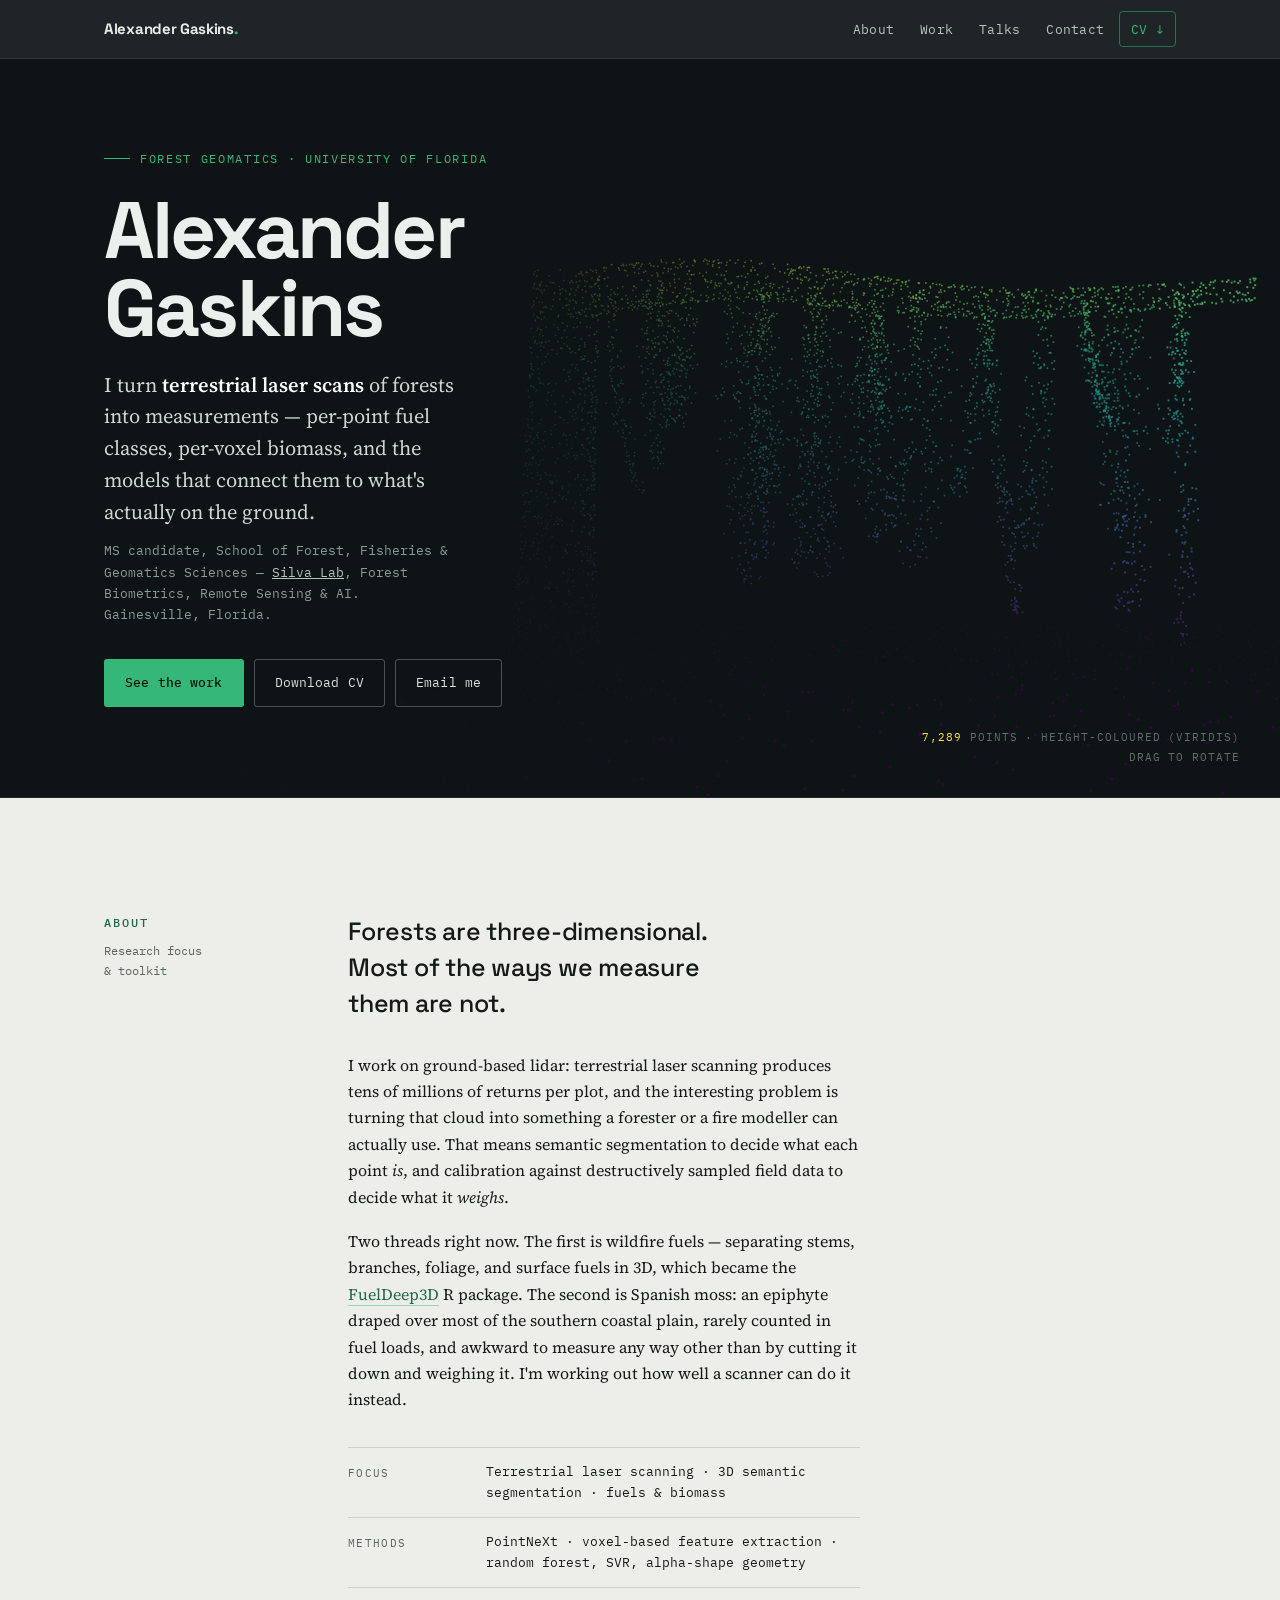
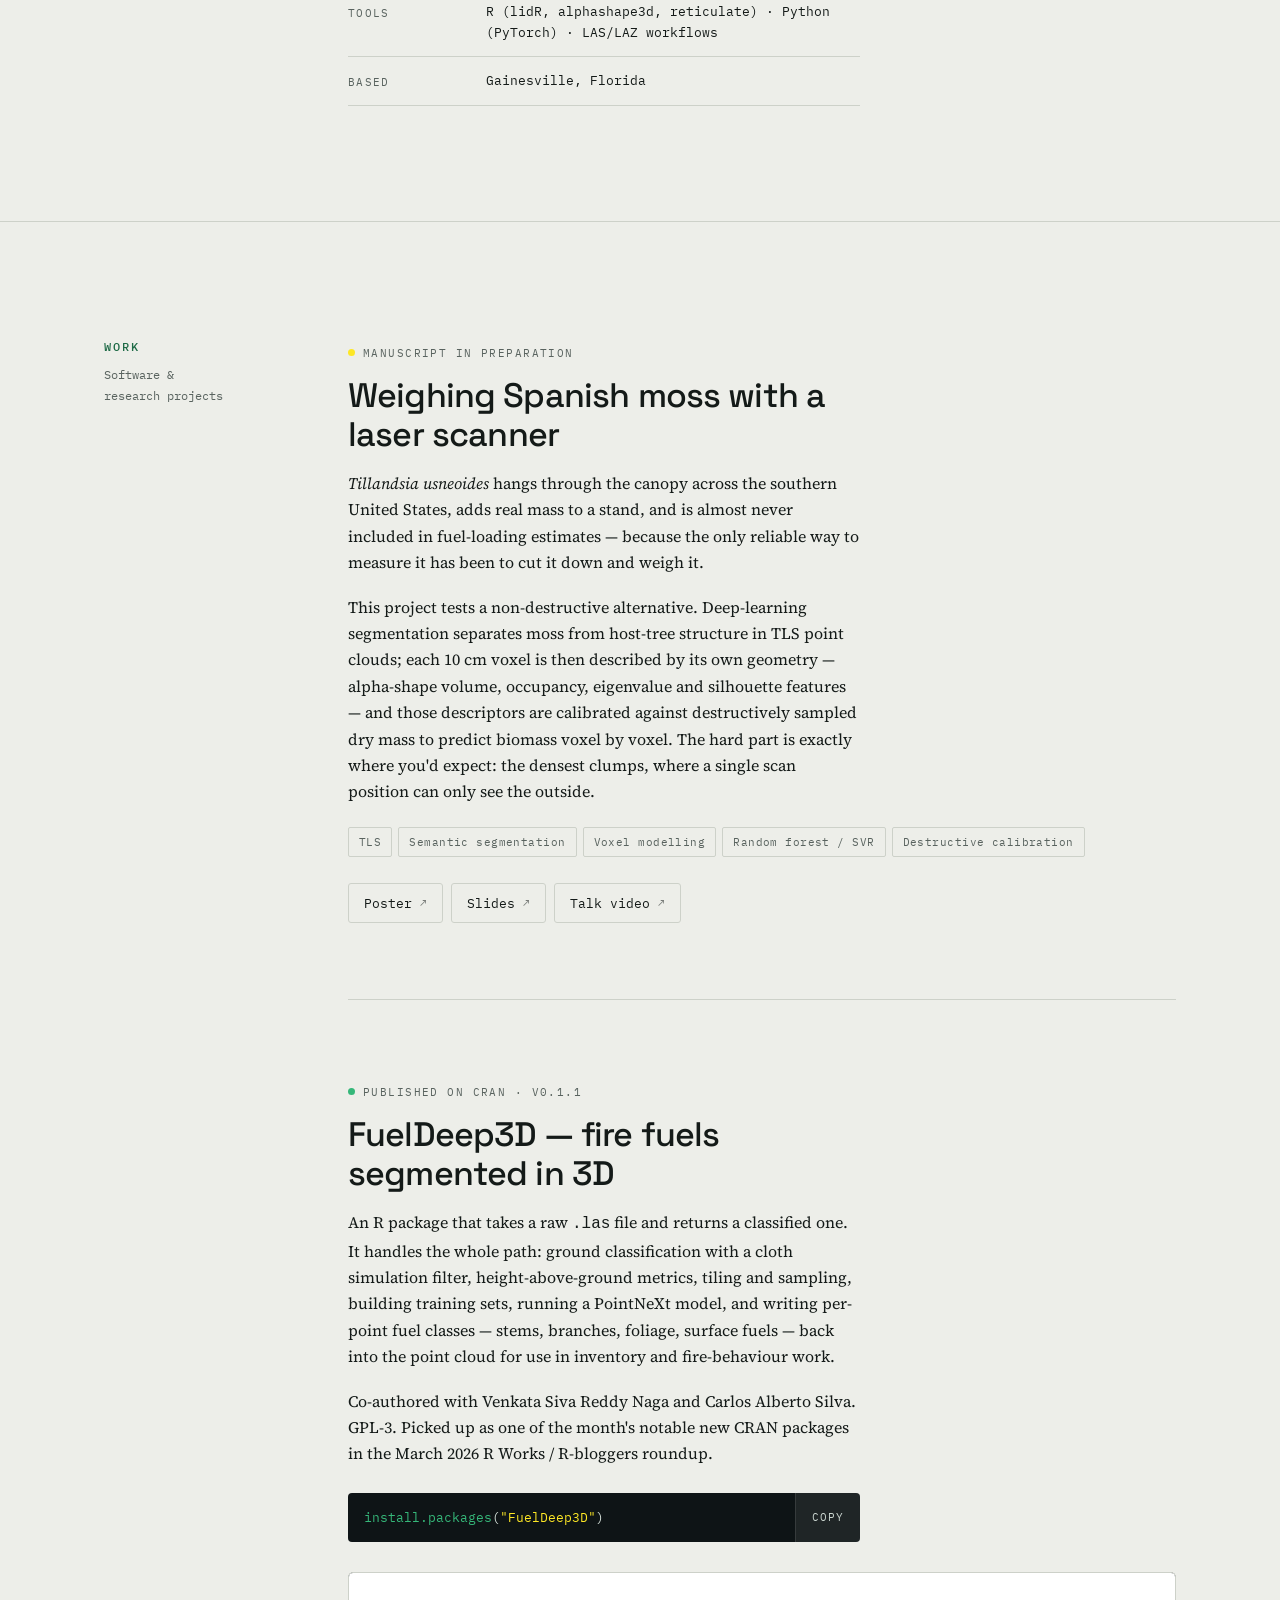
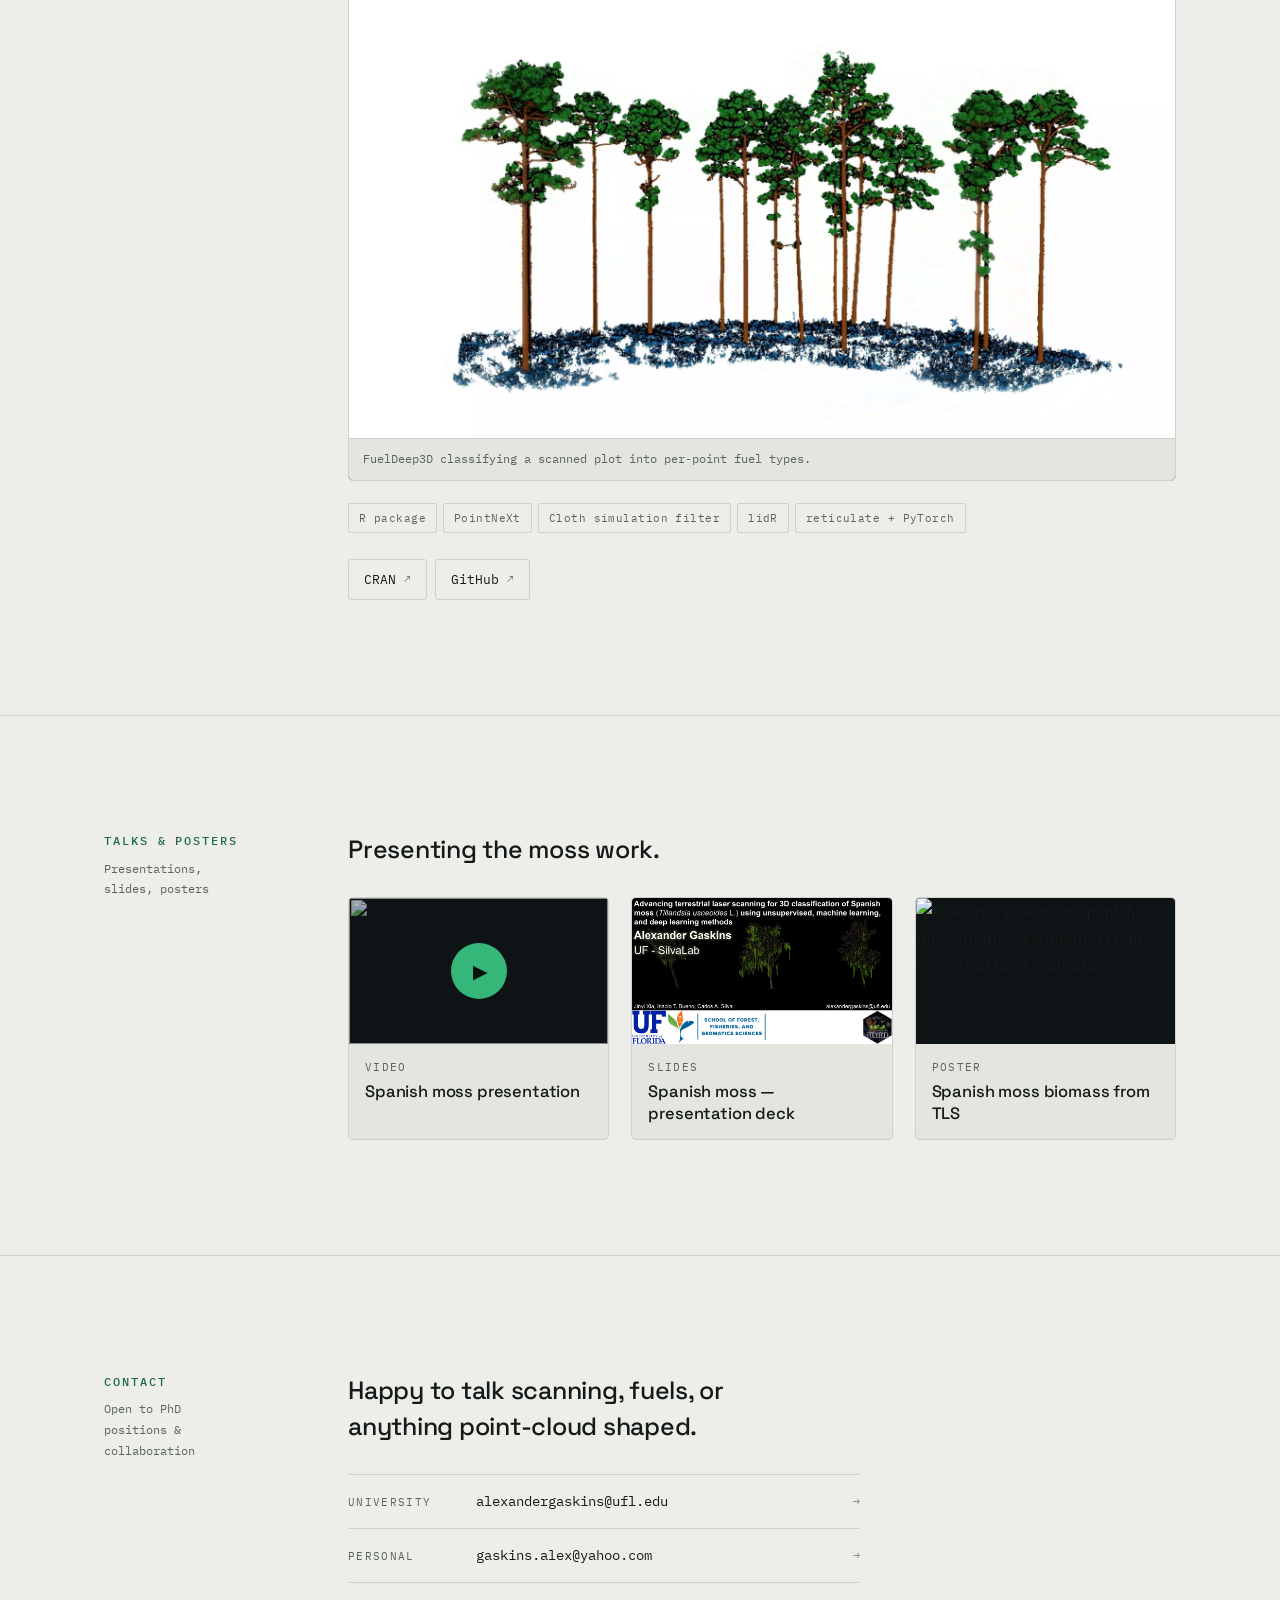
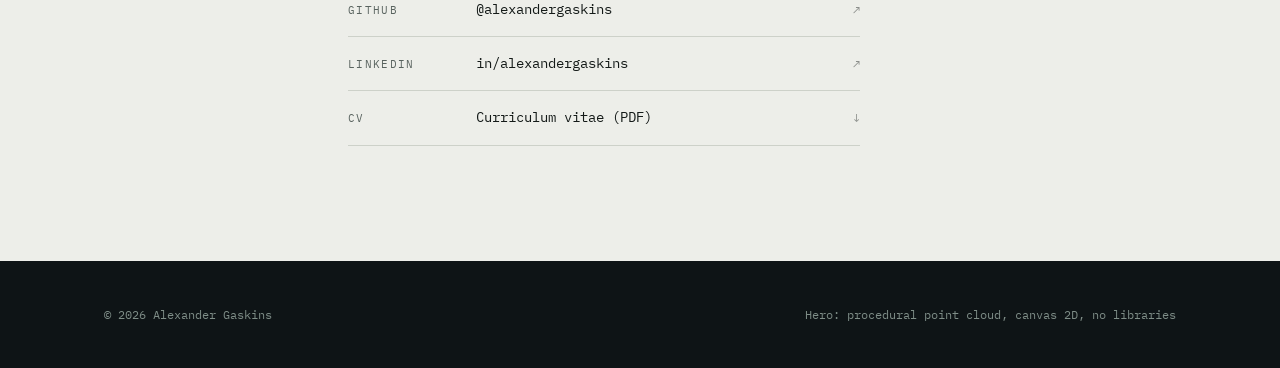
==== index.html @ 2e733295 "Update print statement from 'Hello' to 'Goodbye'" ====
<!DOCTYPE html>
<html lang="en">
<head>
<meta charset="UTF-8">
<meta name="viewport" content="width=device-width, initial-scale=1">

<title>Alexander Gaskins — 3D forest remote sensing, TLS &amp; deep learning</title>

<!-- ============================================================
     EDIT ME: replace with your live URL before publishing.
     Everything marked "EDIT ME" is a placeholder for you to fill in.
     ============================================================ -->
<link rel="canonical" href="https://alexandergaskins.github.io/">

<meta name="description" content="Alexander Gaskins is a forest geomatics researcher at the University of Florida working on terrestrial laser scanning, 3D deep learning, and forest fuel and biomass estimation. Co-author of the FuelDeep3D R package.">
<meta name="author" content="Alexander Gaskins">
<meta name="theme-color" content="#0E1416">

<!-- Open Graph / social cards -->
<meta property="og:type" content="profile">
<meta property="og:title" content="Alexander Gaskins — 3D forest remote sensing">
<meta property="og:description" content="Terrestrial laser scanning, 3D deep learning, and forest fuel and biomass estimation at the University of Florida.">
<meta property="og:url" content="https://alexandergaskins.github.io/">
<!-- EDIT ME: ideally a purpose-made 1200x630 image. Using the FuelDeep3D still for now. -->
<meta property="og:image" content="vlcsnap-2026-03-05-14h35m01s370.png">
<meta name="twitter:card" content="summary_large_image">

<link rel="icon" href="data:image/svg+xml,<svg xmlns='http://www.w3.org/2000/svg' viewBox='0 0 32 32'><rect width='32' height='32' rx='7' fill='%230E1416'/><circle cx='9.5' cy='22.5' r='3' fill='%2331688E'/><circle cx='16.5' cy='15.5' r='3' fill='%2335B779'/><circle cx='23.5' cy='8.5' r='3' fill='%23FDE725'/></svg>">

<link rel="preconnect" href="https://fonts.googleapis.com">
<link rel="preconnect" href="https://fonts.gstatic.com" crossorigin>
<link href="https://fonts.googleapis.com/css2?family=IBM+Plex+Mono:wght@400;500&family=Source+Serif+4:opsz,wght@8..60,400;8..60,600&family=Space+Grotesk:wght@500;700&display=swap" rel="stylesheet">

<style>
/* ============================================================
   TOKENS
   Palette is the viridis colour ramp — the colormap used in
   basically every point-cloud figure in this field (and the one
   FuelDeep3D itself imports via viridisLite).
   ============================================================ */
:root{
  --void:#0E1416;        /* scan-viewer black */
  --void-2:#151D1F;
  --paper:#EDEEE9;       /* lichen grey-white */
  --paper-2:#E3E5DE;
  --ink:#141A18;
  --slate:#59635F;
  --hair:#CDD1C9;

  --v-blue:#31688E;
  --v-green:#35B779;
  --v-yellow:#FDE725;

  --accent:var(--v-green);
  --accent-ink:#1E6A46;   /* accessible green on light paper */

  --display:"Space Grotesk",-apple-system,BlinkMacSystemFont,"Segoe UI",sans-serif;
  --body:"Source Serif 4",Georgia,"Times New Roman",serif;
  --mono:"IBM Plex Mono",ui-monospace,SFMono-Regular,Menlo,monospace;

  --gap:clamp(28px,5vw,64px);
  --measure:64ch;
}

@media (prefers-color-scheme:dark){
  :root{
    --paper:#12181A;
    --paper-2:#182022;
    --ink:#E6E9E4;
    --slate:#94A09B;
    --hair:#2A3336;
    --accent-ink:#4FCB8C;
  }
}

*,*::before,*::after{box-sizing:border-box}

html{scroll-behavior:smooth}
@media (prefers-reduced-motion:reduce){
  html{scroll-behavior:auto}
  *,*::before,*::after{animation-duration:.001ms !important;transition-duration:.001ms !important}
}

body{
  margin:0;
  background:var(--paper);
  color:var(--ink);
  font-family:var(--body);
  font-size:clamp(16px,1.05vw,17.5px);
  line-height:1.65;
  -webkit-font-smoothing:antialiased;
  text-rendering:optimizeLegibility;
}

a{color:inherit}

:focus-visible{
  outline:2px solid var(--v-yellow);
  outline-offset:3px;
  border-radius:2px;
}

.skip{
  position:absolute;left:-9999px;top:0;
  background:var(--v-yellow);color:#000;
  padding:12px 18px;font-family:var(--mono);font-size:13px;z-index:2000;
}
.skip:focus{left:0}

/* ============================================================
   NAV — permanently dark, framing the light page between the
   dark hero and dark footer.
   ============================================================ */
.nav{
  position:sticky;top:0;z-index:900;
  background:rgba(14,20,22,.92);
  backdrop-filter:saturate(150%) blur(10px);
  -webkit-backdrop-filter:saturate(150%) blur(10px);
  border-bottom:1px solid rgba(255,255,255,.08);
  color:#E9EEEA;
}
.nav-in{
  max-width:1160px;margin:0 auto;
  padding:0 clamp(18px,4vw,44px);
  height:58px;
  display:flex;align-items:center;gap:18px;
}
.mark{
  font-family:var(--display);font-weight:700;letter-spacing:-.02em;
  font-size:15px;text-decoration:none;white-space:nowrap;flex:0 0 auto;
}
.mark span{color:var(--v-green)}

.nav-links{
  display:flex;gap:4px;margin-left:auto;align-items:center;
  overflow-x:auto;scrollbar-width:none;-ms-overflow-style:none;
}
.nav-links::-webkit-scrollbar{display:none}
.nav-links a{
  font-family:var(--mono);font-size:12.5px;letter-spacing:.02em;
  text-decoration:none;padding:7px 11px;border-radius:4px;white-space:nowrap;
  color:#B9C4BE;transition:color .18s,background .18s;
}
.nav-links a:hover{color:#fff;background:rgba(255,255,255,.07)}
.nav-links a[aria-current="true"]{color:var(--v-green)}
.nav-cv{
  border:1px solid rgba(53,183,121,.5);
  color:var(--v-green) !important;
}
.nav-cv:hover{background:rgba(53,183,121,.14) !important;color:var(--v-green) !important}

/* ============================================================
   HERO — the signature: a live terrestrial-scan point cloud of a
   moss-draped live oak limb, coloured by height.
   ============================================================ */
.hero{
  position:relative;overflow:hidden;
  background:var(--void);color:#EAF0EC;
  min-height:clamp(520px,78svh,760px);
  display:flex;align-items:center;
  border-bottom:1px solid rgba(255,255,255,.08);
}
#cloud{
  position:absolute;inset:0;width:100%;height:100%;
  touch-action:pan-y;cursor:grab;
}
#cloud:active{cursor:grabbing}
.hero-veil{
  position:absolute;inset:0;pointer-events:none;
  background:
    radial-gradient(115% 85% at 78% 45%,transparent 35%,rgba(14,20,22,.55) 100%),
    linear-gradient(100deg,rgba(14,20,22,.94) 0%,rgba(14,20,22,.80) 38%,rgba(14,20,22,0) 68%);
}
@media (max-width:860px){
  .hero-veil{background:linear-gradient(180deg,rgba(14,20,22,.92) 0%,rgba(14,20,22,.72) 55%,rgba(14,20,22,.95) 100%)}
}

.hero-in{
  position:relative;z-index:2;
  max-width:1160px;margin:0 auto;width:100%;
  padding:clamp(64px,10vh,110px) clamp(18px,4vw,44px);
  pointer-events:none;
}
.hero-in a{pointer-events:auto}

.eyebrow{
  font-family:var(--mono);font-size:12px;letter-spacing:.14em;
  text-transform:uppercase;color:var(--v-green);
  display:flex;align-items:center;gap:10px;margin:0 0 22px;
}
.eyebrow::before{
  content:"";width:26px;height:1px;background:var(--v-green);flex:0 0 auto;
}

h1{
  font-family:var(--display);font-weight:700;
  font-size:clamp(42px,6.4vw,80px);
  line-height:.98;letter-spacing:-.035em;
  margin:0 0 22px;max-width:12ch;
}
.hero-lede{
  font-size:clamp(17px,1.6vw,21px);
  line-height:1.55;max-width:38ch;color:#CDD8D2;margin:0 0 12px;
}
.hero-lede em{color:#fff;font-style:normal;font-weight:600}
.hero-affil{
  font-family:var(--mono);font-size:12.5px;color:#8C9C95;
  max-width:44ch;margin:0 0 34px;line-height:1.7;
}
.hero-affil a{color:#B6C4BE}

.actions{display:flex;flex-wrap:wrap;gap:10px}
.btn{
  font-family:var(--mono);font-size:13px;letter-spacing:.01em;
  text-decoration:none;padding:12px 20px;border-radius:3px;
  display:inline-flex;align-items:center;gap:9px;
  border:1px solid transparent;transition:transform .18s,background .18s,border-color .18s;
}
.btn:hover{transform:translateY(-2px)}
.btn-solid{background:var(--v-green);color:#06120B;font-weight:500}
.btn-solid:hover{background:#48CB8B}
.btn-ghost{border-color:rgba(255,255,255,.26);color:#DCE4E0}
.btn-ghost:hover{border-color:#fff;background:rgba(255,255,255,.06)}

.hud{
  position:absolute;right:clamp(16px,4vw,40px);bottom:18px;z-index:2;
  font-family:var(--mono);font-size:10.5px;letter-spacing:.09em;
  text-transform:uppercase;color:#5F6F69;text-align:right;line-height:1.9;
  pointer-events:none;
}
.hud b{color:var(--v-yellow);font-weight:400}
@media (max-width:600px){.hud{display:none}}

/* ============================================================
   SECTIONS — a mono metadata rail beside the content, the way a
   scan sheet labels its columns.
   ============================================================ */
.wrap{max-width:1160px;margin:0 auto;padding:0 clamp(18px,4vw,44px)}

/* keeps section headings clear of the sticky bar when you jump to an anchor */
.section,[id]{scroll-margin-top:74px}

.section{padding:clamp(64px,9vw,116px) 0;border-bottom:1px solid var(--hair)}
.section:last-of-type{border-bottom:0}
.section > .wrap{display:grid;grid-template-columns:180px minmax(0,1fr);gap:var(--gap)}
@media (max-width:860px){
  .section > .wrap{grid-template-columns:1fr;gap:26px}
}

.rail{position:sticky;top:88px;align-self:start}
@media (max-width:860px){.rail{position:static}}
.rail h2{
  font-family:var(--mono);font-weight:500;font-size:12px;
  letter-spacing:.16em;text-transform:uppercase;color:var(--accent-ink);
  margin:0 0 8px;
}
.rail p{
  font-family:var(--mono);font-size:11.5px;line-height:1.8;
  color:var(--slate);margin:0;
}

.lede{
  font-size:clamp(19px,2vw,25px);line-height:1.45;
  letter-spacing:-.01em;max-width:26ch;margin:0 0 30px;
  font-family:var(--display);font-weight:500;
}
.prose{max-width:var(--measure)}
.prose p{margin:0 0 18px}
.prose p:last-child{margin-bottom:0}
.prose a{color:var(--accent-ink);text-decoration:none;border-bottom:1px solid rgba(53,183,121,.45)}
.prose a:hover{border-bottom-color:var(--accent-ink)}

/* facts list */
.facts{
  margin:34px 0 0;padding:0;list-style:none;
  border-top:1px solid var(--hair);max-width:var(--measure);
}
.facts li{
  display:grid;grid-template-columns:120px 1fr;gap:18px;
  padding:13px 0;border-bottom:1px solid var(--hair);
  font-family:var(--mono);font-size:13px;line-height:1.65;
}
.facts dt,.facts .k{
  color:var(--slate);font-size:11px;letter-spacing:.12em;text-transform:uppercase;
  padding-top:3px;
}
@media (max-width:520px){
  .facts li{grid-template-columns:1fr;gap:4px}
}

/* ============================================================
   PROJECTS
   ============================================================ */
.project{padding-top:0}
.project + .project{margin-top:clamp(48px,6vw,76px);padding-top:clamp(48px,6vw,76px);border-top:1px solid var(--hair)}

.status{
  font-family:var(--mono);font-size:11px;letter-spacing:.13em;text-transform:uppercase;
  display:inline-flex;align-items:center;gap:8px;margin:0 0 14px;color:var(--slate);
}
.dot{width:7px;height:7px;border-radius:50%;background:var(--v-green);flex:0 0 auto}
.dot.wip{background:var(--v-yellow)}

h3{
  font-family:var(--display);font-weight:500;
  font-size:clamp(24px,3vw,34px);line-height:1.15;letter-spacing:-.025em;
  margin:0 0 16px;max-width:22ch;
}

.tags{display:flex;flex-wrap:wrap;gap:6px;margin:22px 0 0;padding:0;list-style:none}
.tags li{
  font-family:var(--mono);font-size:11px;letter-spacing:.04em;
  padding:5px 10px;border:1px solid var(--hair);border-radius:2px;color:var(--slate);
}

.linkrow{display:flex;flex-wrap:wrap;gap:8px;margin-top:26px}
.link{
  font-family:var(--mono);font-size:12.5px;text-decoration:none;
  padding:9px 15px;border:1px solid var(--hair);border-radius:3px;
  display:inline-flex;align-items:center;gap:8px;
  transition:border-color .18s,color .18s,transform .18s;
}
.link:hover{border-color:var(--accent-ink);color:var(--accent-ink);transform:translateY(-2px)}
.link::after{content:"↗";font-size:11px;opacity:.55}
.link.plain::after{content:none}

/* install snippet */
.snippet{
  margin:26px 0 0;background:var(--void);border-radius:4px;
  display:flex;align-items:stretch;overflow:hidden;max-width:var(--measure);
}
.snippet code{
  font-family:var(--mono);font-size:13px;color:#D7E2DC;
  padding:14px 16px;flex:1;overflow-x:auto;white-space:nowrap;
}
.snippet code .fn{color:var(--v-green)}
.snippet code .str{color:var(--v-yellow)}
.copy{
  font-family:var(--mono);font-size:11px;letter-spacing:.09em;text-transform:uppercase;
  background:rgba(255,255,255,.07);color:#CBD6D0;border:0;border-left:1px solid rgba(255,255,255,.1);
  padding:0 16px;cursor:pointer;transition:background .18s,color .18s;
}
.copy:hover{background:var(--v-green);color:#06120B}

/* media */
.media{
  margin:30px 0 0;border-radius:5px;overflow:hidden;
  background:var(--void);border:1px solid var(--hair);
}
.media video{width:100%;display:block;aspect-ratio:16/9;object-fit:cover;background:var(--void)}
figcaption{
  font-family:var(--mono);font-size:11.5px;color:var(--slate);
  padding:11px 14px;background:var(--paper-2);border-top:1px solid var(--hair);
}

/* ============================================================
   TALKS GRID
   ============================================================ */
.cards{
  display:grid;gap:22px;
  grid-template-columns:repeat(auto-fit,minmax(260px,1fr));
}
.card{
  display:flex;flex-direction:column;text-decoration:none;
  border:1px solid var(--hair);border-radius:5px;overflow:hidden;
  background:var(--paper-2);
  transition:transform .2s,border-color .2s;
}
a.card:hover{transform:translateY(-4px);border-color:var(--accent-ink)}
.thumb{
  position:relative;aspect-ratio:16/9;overflow:hidden;
  background:var(--void);display:block;width:100%;border:0;padding:0;cursor:pointer;
}
.thumb img{width:100%;height:100%;object-fit:cover;display:block}
.thumb iframe{position:absolute;inset:0;width:100%;height:100%;border:0}
.play{
  position:absolute;inset:0;display:flex;align-items:center;justify-content:center;
  background:rgba(14,20,22,.32);transition:background .2s;
}
.thumb:hover .play{background:rgba(14,20,22,.12)}
.play span{
  width:56px;height:56px;border-radius:50%;background:var(--v-green);color:#06120B;
  display:flex;align-items:center;justify-content:center;font-size:19px;padding-left:4px;
}
.card-body{padding:15px 16px;display:flex;flex-direction:column;gap:5px}
.card-kind{
  font-family:var(--mono);font-size:10.5px;letter-spacing:.13em;
  text-transform:uppercase;color:var(--slate);
}
.card-title{font-family:var(--display);font-weight:500;font-size:16.5px;letter-spacing:-.01em;line-height:1.3}

/* ============================================================
   CONTACT + FOOTER
   ============================================================ */
.contact-list{margin:0;padding:0;list-style:none;max-width:var(--measure)}
.contact-list li{border-bottom:1px solid var(--hair)}
.contact-list li:first-child{border-top:1px solid var(--hair)}
.contact-list a{
  display:grid;grid-template-columns:110px 1fr auto;gap:18px;align-items:baseline;
  padding:15px 0;text-decoration:none;font-family:var(--mono);font-size:14px;
  transition:color .18s,padding-left .18s;
}
.contact-list a:hover{color:var(--accent-ink);padding-left:8px}
.contact-list .k{
  font-size:11px;letter-spacing:.12em;text-transform:uppercase;color:var(--slate);
}
.contact-list .arrow{opacity:.45;font-size:12px}
@media (max-width:520px){
  .contact-list a{grid-template-columns:1fr auto;gap:2px 12px}
  .contact-list .k{grid-column:1/-1}
}

footer{
  background:var(--void);color:#7E8D87;
  padding:44px 0;font-family:var(--mono);font-size:11.5px;line-height:1.8;
}
footer .wrap{display:flex;flex-wrap:wrap;gap:14px;justify-content:space-between}
footer a{color:#A8B6B0}

/* ============================================================
   PRINT
   ============================================================ */
@media print{
  .nav,.hud,#cloud,.hero-veil,.actions,.play,footer{display:none !important}
  .hero{min-height:0;background:#fff;color:#000;border:0}
  .hero-in{padding:0 0 24px}
  body{background:#fff;color:#000;font-size:11pt}
  .section{padding:18px 0;break-inside:avoid}
  .section > .wrap{grid-template-columns:140px 1fr}
  a{text-decoration:none}
  .prose a::after,.link::after{content:" (" attr(href) ")";font-size:9pt;opacity:.7}
}
</style>
</head>

<body>

<a class="skip" href="#main">Skip to content</a>

<!-- ================= NAV ================= -->
<nav class="nav" aria-label="Primary">
  <div class="nav-in">
    <a class="mark" href="#top">Alexander Gaskins<span>.</span></a>
    <div class="nav-links">
      <a href="#about">About</a>
      <a href="#work">Work</a>
      <a href="#talks">Talks</a>
      <a href="#contact">Contact</a>
      <a class="nav-cv" href="CV.pdf" target="_blank" rel="noopener">CV ↓</a>
    </div>
  </div>
</nav>

<!-- ================= HERO ================= -->
<header class="hero" id="top">
  <canvas id="cloud" aria-hidden="true"></canvas>
  <div class="hero-veil" aria-hidden="true"></div>

  <div class="hero-in">
    <p class="eyebrow">Forest geomatics · University of Florida</p>

    <h1>Alexander Gaskins</h1>

    <p class="hero-lede">
      I turn <em>terrestrial laser scans</em> of forests into measurements —
      per-point fuel classes, per-voxel biomass, and the models that connect
      them to what's actually on the ground.
    </p>

    <p class="hero-affil">
      MS candidate, School of Forest, Fisheries &amp; Geomatics Sciences —
      <a href="https://carlos-alberto-silva.github.io/silvalab/lab.html" target="_blank" rel="noopener">Silva Lab</a>,
      Forest Biometrics, Remote Sensing &amp; AI. Gainesville, Florida.
      <!-- EDIT ME: adjust degree/title and lab if needed. -->
    </p>

    <div class="actions">
      <a class="btn btn-solid" href="#work">See the work</a>
      <a class="btn btn-ghost" href="CV.pdf" target="_blank" rel="noopener">Download CV</a>
      <a class="btn btn-ghost" href="mailto:alexandergaskins@ufl.edu">Email me</a>
    </div>
  </div>

  <p class="hud" id="hud">
    <b id="ptcount">—</b> points · height-coloured (viridis)<br>
    drag to rotate
  </p>
</header>

<main id="main">

<!-- ================= ABOUT ================= -->
<section class="section" id="about">
  <div class="wrap">
    <div class="rail">
      <h2>About</h2>
      <p>Research focus<br>&amp; toolkit</p>
    </div>

    <div>
      <p class="lede">Forests are three-dimensional. Most of the ways we measure them are not.</p>

      <div class="prose">
        <!-- EDIT ME: this is your voice — rewrite freely. -->
        <p>
          I work on ground-based lidar: terrestrial laser scanning produces tens of
          millions of returns per plot, and the interesting problem is turning that
          cloud into something a forester or a fire modeller can actually use. That
          means semantic segmentation to decide what each point <em>is</em>, and
          calibration against destructively sampled field data to decide what it
          <em>weighs</em>.
        </p>
        <p>
          Two threads right now. The first is wildfire fuels — separating stems,
          branches, foliage, and surface fuels in 3D, which became the
          <a href="#fueldeep3d">FuelDeep3D</a> R package. The second is Spanish moss:
          an epiphyte draped over most of the southern coastal plain, rarely counted
          in fuel loads, and awkward to measure any way other than by cutting it down
          and weighing it. I'm working out how well a scanner can do it instead.
        </p>
      </div>

      <ul class="facts">
        <li><span class="k">Focus</span><span>Terrestrial laser scanning · 3D semantic segmentation · fuels &amp; biomass</span></li>
        <li><span class="k">Methods</span><span>PointNeXt · voxel-based feature extraction · random forest, SVR, alpha-shape geometry</span></li>
        <li><span class="k">Tools</span><span>R (lidR, alphashape3d, reticulate) · Python (PyTorch) · LAS/LAZ workflows</span></li>
        <li><span class="k">Based</span><span>Gainesville, Florida</span></li>
        <!-- EDIT ME: add Education / Awards rows here, e.g.
        <li><span class="k">Education</span><span>B.S. Forest Resources &amp; Conservation, University of Florida</span></li>
        -->
      </ul>
    </div>
  </div>
</section>

<!-- ================= WORK ================= -->
<section class="section" id="work">
  <div class="wrap">
    <div class="rail">
      <h2>Work</h2>
      <p>Software &amp;<br>research projects</p>
    </div>

    <div>

      <!-- ---------- Project: Spanish moss ---------- -->
      <article class="project" id="moss">
        <p class="status"><span class="dot wip"></span>Manuscript in preparation</p>

        <h3>Weighing Spanish moss with a laser scanner</h3>

        <div class="prose">
          <p>
            <em>Tillandsia usneoides</em> hangs through the canopy across the southern
            United States, adds real mass to a stand, and is almost never included in
            fuel-loading estimates — because the only reliable way to measure it has
            been to cut it down and weigh it.
          </p>
          <p>
            This project tests a non-destructive alternative. Deep-learning segmentation
            separates moss from host-tree structure in TLS point clouds; each 10 cm voxel
            is then described by its own geometry — alpha-shape volume, occupancy,
            eigenvalue and silhouette features — and those descriptors are calibrated
            against destructively sampled dry mass to predict biomass voxel by voxel.
            The hard part is exactly where you'd expect: the densest clumps, where a
            single scan position can only see the outside.
          </p>
        </div>

        <ul class="tags">
          <li>TLS</li><li>Semantic segmentation</li><li>Voxel modelling</li>
          <li>Random forest / SVR</li><li>Destructive calibration</li>
        </ul>

        <div class="linkrow">
          <a class="link" href="moss.jpg" target="_blank" rel="noopener">Poster</a>
          <a class="link" href="https://1drv.ms/p/c/46305d93d7c98afa/IQDaCBsYz0PhRbssi__we3OmARaNyZPloSgW8DS_6Y44YCY?e=uQcOfw" target="_blank" rel="noopener">Slides</a>
          <a class="link" href="#talks">Talk video</a>
        </div>
      </article>

      <!-- ---------- Project: FuelDeep3D ---------- -->
      <article class="project" id="fueldeep3d">
        <p class="status"><span class="dot"></span>Published on CRAN · v0.1.1</p>

        <h3>FuelDeep3D — fire fuels segmented in 3D</h3>

        <div class="prose">
          <p>
            An R package that takes a raw <code>.las</code> file and returns a classified
            one. It handles the whole path: ground classification with a cloth simulation
            filter, height-above-ground metrics, tiling and sampling, building training
            sets, running a PointNeXt model, and writing per-point fuel classes — stems,
            branches, foliage, surface fuels — back into the point cloud for use in
            inventory and fire-behaviour work.
          </p>
          <p>
            Co-authored with Venkata Siva Reddy Naga and Carlos Alberto Silva. GPL-3.
            Picked up as one of the month's notable new CRAN packages in the March 2026
            R Works / R-bloggers roundup.
          </p>
        </div>

        <div class="snippet">
          <code id="install"><span class="fn">install.packages</span>(<span class="str">"FuelDeep3D"</span>)</code>
          <button class="copy" id="copybtn" type="button">Copy</button>
        </div>
        <p class="sr-status" id="copystatus" role="status" aria-live="polite" style="position:absolute;left:-9999px"></p>

        <figure class="media" style="margin-bottom:0">
          <video autoplay loop muted playsinline preload="metadata"
                 poster="vlcsnap-2026-03-05-14h35m01s370.png"
                 aria-label="Screen capture of FuelDeep3D classifying a terrestrial laser scan into fuel types">
            <source src="FuelDeep3D.mp4" type="video/mp4">
          </video>
          <figcaption>FuelDeep3D classifying a scanned plot into per-point fuel types.</figcaption>
        </figure>

        <ul class="tags">
          <li>R package</li><li>PointNeXt</li><li>Cloth simulation filter</li>
          <li>lidR</li><li>reticulate + PyTorch</li>
        </ul>

        <div class="linkrow">
          <a class="link" href="https://CRAN.R-project.org/package=FuelDeep3D" target="_blank" rel="noopener">CRAN</a>
          <a class="link" href="https://github.com/venkatasivanaga/FuelDeep3D" target="_blank" rel="noopener">GitHub</a>
        </div>
      </article>

    </div>
  </div>
</section>

<!-- ================= TALKS ================= -->
<section class="section" id="talks">
  <div class="wrap">
    <div class="rail">
      <h2>Talks &amp; posters</h2>
      <p>Presentations,<br>slides, posters</p>
    </div>

    <div>
      <p class="lede">Presenting the moss work.</p>

      <div class="cards">

        <!-- Video: click-to-load, so the page doesn't ship a MB of YouTube on arrival -->
        <div class="card">
          <button class="thumb" id="ytfacade" type="button"
                  aria-label="Play the Spanish moss presentation on YouTube">
            <img src="https://i.ytimg.com/vi/_b7H3WasvBk/hqdefault.jpg" alt="" loading="lazy" decoding="async">
            <span class="play"><span aria-hidden="true">▶</span></span>
          </button>
          <div class="card-body">
            <span class="card-kind">Video</span>
            <span class="card-title">Spanish moss presentation</span>
          </div>
        </div>

        <a class="card" href="https://1drv.ms/p/c/46305d93d7c98afa/IQDaCBsYz0PhRbssi__we3OmARaNyZPloSgW8DS_6Y44YCY?e=uQcOfw" target="_blank" rel="noopener">
          <span class="thumb"><img src="moss_pres.jpg" alt="Title slide of the Spanish moss presentation" loading="lazy" decoding="async"></span>
          <span class="card-body">
            <span class="card-kind">Slides</span>
            <span class="card-title">Spanish moss — presentation deck</span>
          </span>
        </a>

        <a class="card" href="moss.jpg" target="_blank" rel="noopener">
          <span class="thumb"><img src="moss.jpg" alt="Research poster on Spanish moss biomass estimation from terrestrial laser scanning" loading="lazy" decoding="async"></span>
          <span class="card-body">
            <span class="card-kind">Poster</span>
            <span class="card-title">Spanish moss biomass from TLS</span>
          </span>
        </a>

      </div>
    </div>
  </div>
</section>

<!-- ================= CONTACT ================= -->
<section class="section" id="contact">
  <div class="wrap">
    <div class="rail">
      <h2>Contact</h2>
      <p>Open to PhD<br>positions &amp;<br>collaboration</p>
      <!-- EDIT ME: or delete that line if it's not true right now. -->
    </div>

    <div>
      <p class="lede">Happy to talk scanning, fuels, or anything point-cloud shaped.</p>

      <ul class="contact-list">
        <li><a href="mailto:alexandergaskins@ufl.edu"><span class="k">University</span><span>alexandergaskins@ufl.edu</span><span class="arrow">→</span></a></li>
        <li><a href="mailto:gaskins.alex@yahoo.com"><span class="k">Personal</span><span>gaskins.alex@yahoo.com</span><span class="arrow">→</span></a></li>
        <li><a href="https://github.com/alexandergaskins" target="_blank" rel="noopener"><span class="k">GitHub</span><span>@alexandergaskins</span><span class="arrow">↗</span></a></li>
        <li><a href="https://www.linkedin.com/in/alexandergaskins" target="_blank" rel="noopener"><span class="k">LinkedIn</span><span>in/alexandergaskins</span><span class="arrow">↗</span></a></li>
        <li><a href="CV.pdf" target="_blank" rel="noopener"><span class="k">CV</span><span>Curriculum vitae (PDF)</span><span class="arrow">↓</span></a></li>
        <!-- EDIT ME: add these once you have them —
        <li><a href="https://orcid.org/XXXX-XXXX-XXXX-XXXX" target="_blank" rel="noopener"><span class="k">ORCID</span><span>0000-0000-0000-0000</span><span class="arrow">↗</span></a></li>
        <li><a href="https://scholar.google.com/citations?user=XXXX" target="_blank" rel="noopener"><span class="k">Scholar</span><span>Google Scholar</span><span class="arrow">↗</span></a></li>
        -->
      </ul>
    </div>
  </div>
</section>

</main>

<footer>
  <div class="wrap">
    <span>© <span id="yr">2026</span> Alexander Gaskins</span>
    <span>Hero: procedural point cloud, canvas 2D, no libraries</span>
  </div>
</footer>

<!-- Structured data: helps Google show you properly for your own name -->
<script type="application/ld+json">
{
  "@context":"https://schema.org",
  "@type":"Person",
  "name":"Alexander Gaskins",
  "alternateName":"Alexander John Gaskins",
  "jobTitle":"Graduate researcher, forest geomatics",
  "email":"mailto:alexandergaskins@ufl.edu",
  "affiliation":{
    "@type":"CollegeOrUniversity",
    "name":"University of Florida, School of Forest, Fisheries and Geomatics Sciences"
  },
  "knowsAbout":["Terrestrial laser scanning","LiDAR","Point cloud segmentation","Deep learning","Forest biomass","Wildfire fuels","Remote sensing"],
  "url":"https://alexandergaskins.github.io/",
  "sameAs":[
    "https://github.com/alexandergaskins",
    "https://www.linkedin.com/in/alexandergaskins",
    "https://CRAN.R-project.org/package=FuelDeep3D"
  ]
}
</script>

<script>
(function(){
  "use strict";

  document.getElementById("yr").textContent = new Date().getFullYear();

  /* ---------- copy install command ---------- */
  var copyBtn = document.getElementById("copybtn");
  if (copyBtn && navigator.clipboard) {
    copyBtn.addEventListener("click", function(){
      navigator.clipboard.writeText('install.packages("FuelDeep3D")').then(function(){
        copyBtn.textContent = "Copied";
        document.getElementById("copystatus").textContent = "Install command copied to clipboard";
        setTimeout(function(){ copyBtn.textContent = "Copy"; }, 1800);
      });
    });
  } else if (copyBtn) {
    copyBtn.hidden = true;
  }

  /* ---------- YouTube: load only on click ---------- */
  var facade = document.getElementById("ytfacade");
  if (facade) {
    facade.addEventListener("click", function(){
      var f = document.createElement("iframe");
      f.src = "https://www.youtube-nocookie.com/embed/_b7H3WasvBk?autoplay=1&rel=0";
      f.title = "Spanish moss presentation";
      f.allow = "accelerometer; autoplay; clipboard-write; encrypted-media; gyroscope; picture-in-picture";
      f.allowFullscreen = true;
      facade.replaceWith(f);
    });
  }

  /* ---------- nav scrollspy ---------- */
  var links = Array.prototype.slice.call(document.querySelectorAll('.nav-links a[href^="#"]'));
  var targets = links.map(function(a){ return document.querySelector(a.getAttribute("href")); }).filter(Boolean);
  if ("IntersectionObserver" in window && targets.length) {
    var seen = {};
    var io = new IntersectionObserver(function(entries){
      entries.forEach(function(e){ seen[e.target.id] = e.isIntersecting ? e.intersectionRatio : 0; });
      var best = null, bestVal = 0;
      Object.keys(seen).forEach(function(id){ if (seen[id] > bestVal) { bestVal = seen[id]; best = id; } });
      links.forEach(function(a){
        if (best && a.getAttribute("href") === "#" + best) a.setAttribute("aria-current","true");
        else a.removeAttribute("aria-current");
      });
    }, { rootMargin:"-58px 0px -55% 0px", threshold:[0,.25,.5,.75,1] });
    targets.forEach(function(t){ io.observe(t); });
  }

  /* ---------- respect reduced motion for the demo video ---------- */
  var mqReduce = window.matchMedia("(prefers-reduced-motion: reduce)");
  if (mqReduce.matches) {
    document.querySelectorAll("video[autoplay]").forEach(function(v){
      v.removeAttribute("autoplay"); v.setAttribute("controls",""); v.pause();
    });
  }

  /* ==========================================================
     THE POINT CLOUD
     A procedural stand-in for a real terrestrial scan: a live oak
     trunk and limb, moss drapes hanging off it, and concentric
     ground rings — the giveaway pattern of a scanner sitting on a
     tripod. Coloured by height on the viridis ramp.
     ========================================================== */
  var canvas = document.getElementById("cloud");
  if (!canvas || !canvas.getContext) return;
  var ctx = canvas.getContext("2d", { alpha:false });

  var VIRIDIS = [[68,1,84],[71,44,122],[59,81,139],[44,113,142],[33,144,141],[39,173,129],[92,200,99],[170,220,50],[253,231,37]];
  function ramp(t){
    t = t < 0 ? 0 : t > 1 ? 1 : t;
    var x = t * (VIRIDIS.length - 1), i = Math.floor(x), f = x - i;
    var a = VIRIDIS[i], b = VIRIDIS[Math.min(i + 1, VIRIDIS.length - 1)];
    return [a[0]+(b[0]-a[0])*f, a[1]+(b[1]-a[1])*f, a[2]+(b[2]-a[2])*f];
  }

  var LUTN = 48, BANDS = 26, ALPHAS = [0.28,0.45,0.62,0.8,1.0];
  var LUT = [];
  for (var c = 0; c < LUTN; c++){
    var rgb = ramp(c / (LUTN - 1)), row = [];
    for (var a2 = 0; a2 < ALPHAS.length; a2++){
      row.push("rgba(" + (rgb[0]|0) + "," + (rgb[1]|0) + "," + (rgb[2]|0) + "," + ALPHAS[a2] + ")");
    }
    LUT.push(row);
  }

  var GROUND = -0.95, TOP = 1.15;
  var pts = [];
  function push(x,y,z){
    var t = (y - GROUND) / (TOP - GROUND);
    pts.push(x, y, z, Math.max(0, Math.min(LUTN-1, Math.round(t*(LUTN-1)))));
  }
  function rnd(a,b){ return a + Math.random()*(b-a); }
  function gauss(){ return (Math.random()+Math.random()+Math.random()-1.5)/1.5; }

  // limb: sweeps right and slightly forward, sagging as it goes
  function limb(t){
    return {
      x: -1.45 + t*3.05,
      y: 0.80 - 0.30*t*t + 0.05*Math.sin(t*7.0),
      z: -0.12 + 0.55*Math.sin(t*1.9) - 0.18*t
    };
  }

  var dense = Math.min(window.innerWidth, 900) > 700 ? 1 : 0.5;

  // trunk
  var nTrunk = Math.round(760*dense);
  for (var i = 0; i < nTrunk; i++){
    var ty = rnd(GROUND, 0.92);
    var rr = 0.155 + 0.05*Math.exp(-(ty-GROUND)*2.2) + gauss()*0.012;
    var ang = Math.random()*Math.PI*2;
    push(-1.5 + Math.cos(ang)*rr, ty, -0.12 + Math.sin(ang)*rr);
  }
  // limb
  var nLimb = Math.round(1000*dense);
  for (i = 0; i < nLimb; i++){
    var t = Math.random(), p = limb(t);
    var r2 = (0.115 - 0.075*t) * (1 + gauss()*0.12);
    var an = Math.random()*Math.PI*2;
    push(p.x + gauss()*0.012, p.y + Math.cos(an)*r2, p.z + Math.sin(an)*r2);
  }
  // moss drapes
  var nD = Math.round(17*dense) + 4;
  for (var d = 0; d < nD; d++){
    var t0 = 0.08 + 0.9*(d/nD) + rnd(-0.03,0.03);
    var anchor = limb(Math.min(0.99, Math.max(0.02, t0)));
    var len = rnd(0.45, 1.45);
    var sway = rnd(-0.16, 0.16), drift = rnd(-0.12, 0.12);
    var wid = rnd(0.045, 0.115);
    var nS = Math.round(rnd(90, 190)*dense);
    for (var s = 0; s < nS; s++){
      var u = Math.pow(Math.random(), 0.85);
      var y2 = anchor.y - u*len;
      if (y2 < GROUND + 0.06) continue;
      var taper = wid * (0.55 + 0.75*Math.sin(u*Math.PI*0.9));
      push(
        anchor.x + sway*u*u + gauss()*taper,
        y2 + gauss()*0.02,
        anchor.z + drift*u*u + gauss()*taper
      );
    }
  }
  // ground: concentric scan rings around the tripod
  var rings = Math.round(26*dense) + 6;
  for (var g = 1; g <= rings; g++){
    var rad = 0.28 + g*0.115;
    var nPts = Math.round((14 + rad*30)*dense);
    for (var k = 0; k < nPts; k++){
      var th = Math.random()*Math.PI*2;
      push(Math.cos(th)*rad*1.55 + 0.15, GROUND + gauss()*0.018, Math.sin(th)*rad*0.95 - 0.1);
    }
  }

  var N = pts.length / 4;
  var el = document.getElementById("ptcount");
  if (el) el.textContent = N.toLocaleString();

  var sx = new Float32Array(N), sy = new Float32Array(N), sz = new Float32Array(N);
  var head = new Int32Array(BANDS), nxt = new Int32Array(N);

  var w = 0, h = 0, dpr = 1;
  function resize(){
    dpr = Math.min(window.devicePixelRatio || 1, 2);
    w = canvas.clientWidth; h = canvas.clientHeight;
    canvas.width = Math.max(1, Math.round(w*dpr));
    canvas.height = Math.max(1, Math.round(h*dpr));
    ctx.setTransform(dpr,0,0,dpr,0,0);
  }

  var angle = -0.5, drag = false, lastX = 0, idleAt = 0, spin = true;
  var TILT = 0.10, CAM = 3.55, FOCAL = 2.55;

  function render(){
    if (!w || !h) return;
    ctx.fillStyle = "#0E1416";
    ctx.fillRect(0,0,w,h);

    var wide = w > 860;
    var cx = wide ? w*0.66 : w*0.5;
    var cy = h*0.52;
    var S = Math.min(h*0.44, w*0.30) + (wide ? 0 : 20);

    var ca = Math.cos(angle), sa = Math.sin(angle);
    var ct = Math.cos(TILT), st = Math.sin(TILT);

    head.fill(-1);
    var minD = 1e9, maxD = -1e9;

    for (var i = 0; i < N; i++){
      var o = i*4;
      var x = pts[o], y = pts[o+1], z = pts[o+2];
      var xr = x*ca - z*sa;
      var zr = x*sa + z*ca;
      var yr = y*ct - zr*st;
      var zz = y*st + zr*ct;
      var dd = zz + CAM;
      if (dd < 0.4) dd = 0.4;
      var f = FOCAL/dd;
      sx[i] = cx + xr*f*S;
      sy[i] = cy - yr*f*S;
      sz[i] = dd;
      if (dd < minD) minD = dd;
      if (dd > maxD) maxD = dd;
    }

    var span = (maxD - minD) || 1;
    for (i = 0; i < N; i++){
      var b = ((sz[i]-minD)/span * (BANDS-1)) | 0;
      if (b < 0) b = 0; else if (b > BANDS-1) b = BANDS-1;
      nxt[i] = head[b]; head[b] = i;
    }

    var prev = null;
    for (var band = BANDS-1; band >= 0; band--){
      var aIdx = Math.min(ALPHAS.length-1, Math.round((1 - band/(BANDS-1)) * (ALPHAS.length-1)));
      for (var j = head[band]; j !== -1; j = nxt[j]){
        var col = LUT[pts[j*4+3]][aIdx];
        if (col !== prev){ ctx.fillStyle = col; prev = col; }
        var sizeP = FOCAL/sz[j] * 2.35;
        if (sizeP < 0.8) sizeP = 0.8; else if (sizeP > 2.6) sizeP = 2.6;
        ctx.fillRect(sx[j], sy[j], sizeP, sizeP);
      }
    }
  }

  var running = true;
  function frame(now){
    if (spin && !drag && running) angle += 0.0016;
    if (!drag && !spin && now - idleAt > 2600) spin = true;
    if (running) render();
    requestAnimationFrame(frame);
  }

  canvas.addEventListener("pointerdown", function(e){
    drag = true; spin = false; lastX = e.clientX;
    canvas.setPointerCapture(e.pointerId);
  });
  canvas.addEventListener("pointermove", function(e){
    if (!drag) return;
    angle += (e.clientX - lastX) * 0.006;
    lastX = e.clientX;
  });
  ["pointerup","pointercancel","pointerleave"].forEach(function(ev){
    canvas.addEventListener(ev, function(){ if (drag){ drag = false; idleAt = performance.now(); } });
  });

  window.addEventListener("resize", function(){ resize(); render(); });

  if ("IntersectionObserver" in window){
    new IntersectionObserver(function(es){ running = es[0].isIntersecting; })
      .observe(canvas);
  }

  resize();
  if (mqReduce.matches){
    spin = false;
    render();
    var hud = document.getElementById("hud");
    if (hud) hud.innerHTML = '<b>' + N.toLocaleString() + '</b> points · height-coloured (viridis)';
    canvas.addEventListener("pointermove", function(){ if (drag) render(); });
  } else {
    requestAnimationFrame(frame);
  }
})();
</script>

</body>
</html>
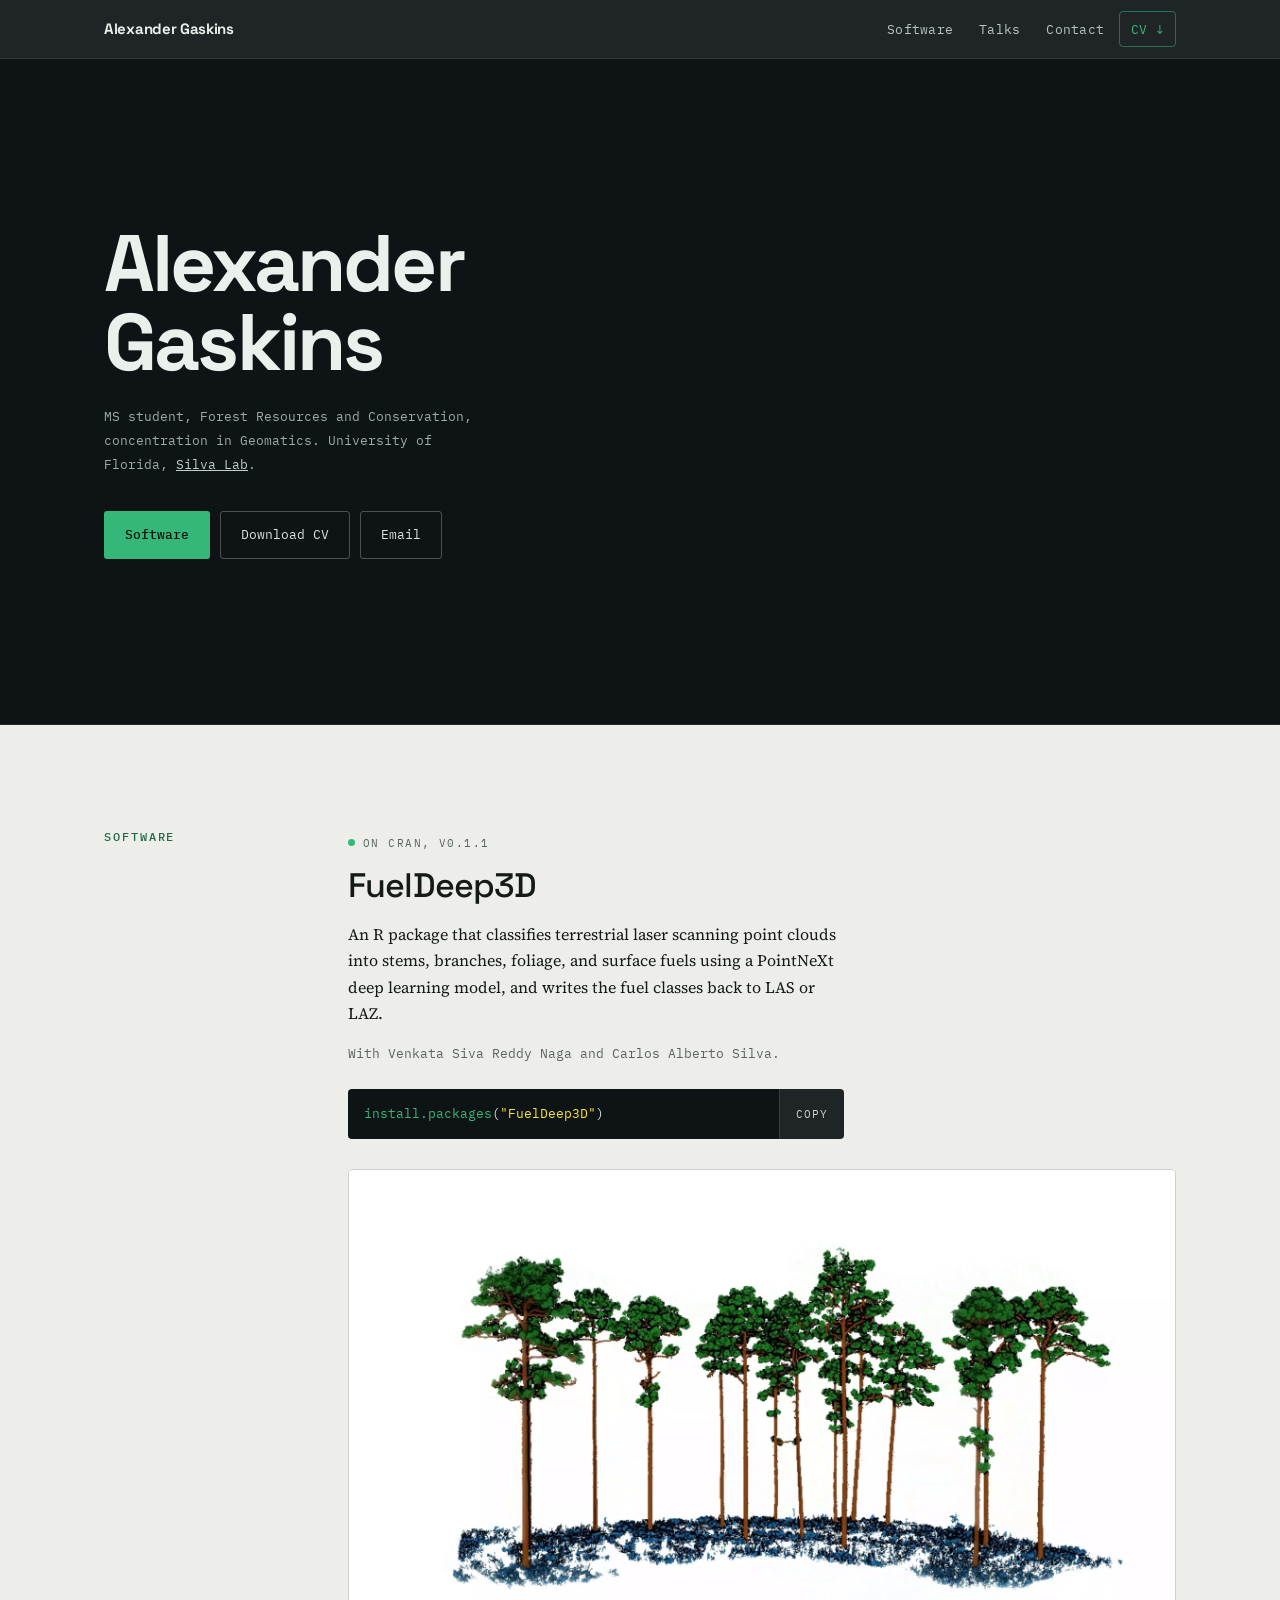
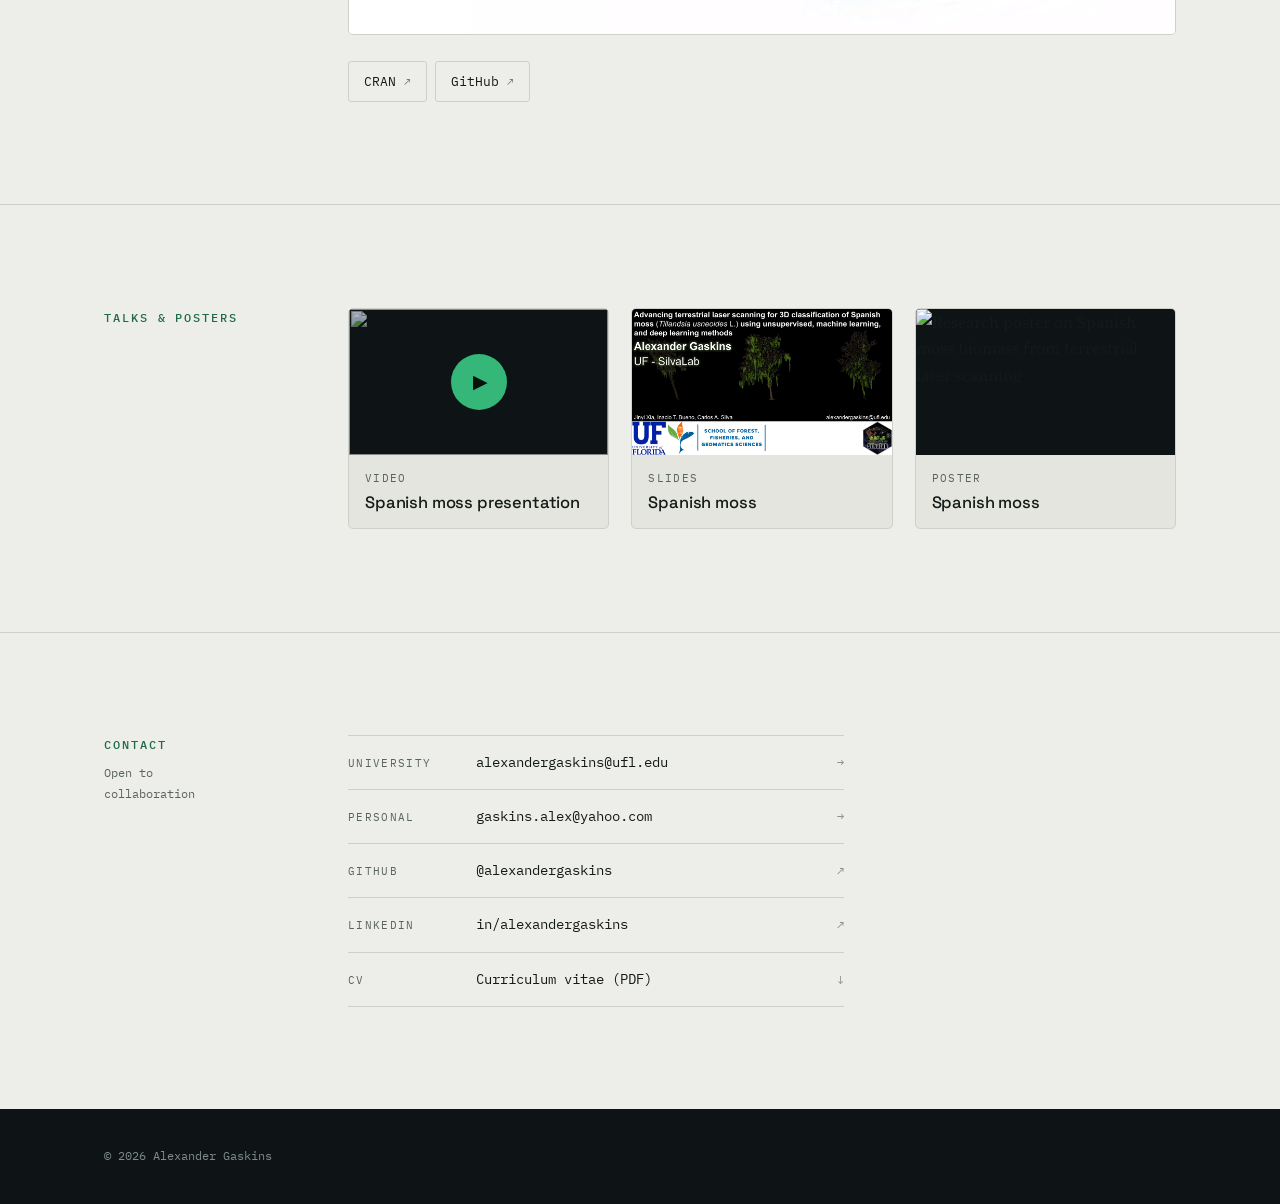
==== commit 820d8185: "Update print statement from 'Hello' to 'Goodbye'" ====
--- a/index.html
+++ b/index.html
@@ -4,24 +4,20 @@
 <meta charset="UTF-8">
 <meta name="viewport" content="width=device-width, initial-scale=1">
 
-<title>Alexander Gaskins — 3D forest remote sensing, TLS &amp; deep learning</title>
-
-<!-- ============================================================
-     EDIT ME: replace with your live URL before publishing.
-     Everything marked "EDIT ME" is a placeholder for you to fill in.
-     ============================================================ -->
+<title>Alexander Gaskins</title>
+
+<!-- EDIT ME: replace with your live URL before publishing. -->
 <link rel="canonical" href="https://alexandergaskins.github.io/">
 
-<meta name="description" content="Alexander Gaskins is a forest geomatics researcher at the University of Florida working on terrestrial laser scanning, 3D deep learning, and forest fuel and biomass estimation. Co-author of the FuelDeep3D R package.">
+<meta name="description" content="Alexander Gaskins, MS student in Forest Resources and Conservation with a concentration in Geomatics at the University of Florida. Terrestrial laser scanning, deep learning, and forest measurement. Co-author of the FuelDeep3D R package.">
 <meta name="author" content="Alexander Gaskins">
 <meta name="theme-color" content="#0E1416">
 
-<!-- Open Graph / social cards -->
 <meta property="og:type" content="profile">
-<meta property="og:title" content="Alexander Gaskins — 3D forest remote sensing">
-<meta property="og:description" content="Terrestrial laser scanning, 3D deep learning, and forest fuel and biomass estimation at the University of Florida.">
+<meta property="og:title" content="Alexander Gaskins">
+<meta property="og:description" content="MS student in Forest Resources and Conservation (Geomatics) at the University of Florida. Terrestrial laser scanning, deep learning, and forest measurement.">
 <meta property="og:url" content="https://alexandergaskins.github.io/">
-<!-- EDIT ME: ideally a purpose-made 1200x630 image. Using the FuelDeep3D still for now. -->
+<!-- EDIT ME: ideally a purpose made 1200x630 image. Using the FuelDeep3D still for now. -->
 <meta property="og:image" content="vlcsnap-2026-03-05-14h35m01s370.png">
 <meta name="twitter:card" content="summary_large_image">
 
@@ -34,32 +30,27 @@
 <style>
 /* ============================================================
    TOKENS
-   Palette is the viridis colour ramp — the colormap used in
-   basically every point-cloud figure in this field (and the one
-   FuelDeep3D itself imports via viridisLite).
+   Palette is the viridis colour ramp, the colormap used in most
+   point cloud figures and the one FuelDeep3D imports.
    ============================================================ */
 :root{
-  --void:#0E1416;        /* scan-viewer black */
-  --void-2:#151D1F;
-  --paper:#EDEEE9;       /* lichen grey-white */
+  --void:#0E1416;
+  --paper:#EDEEE9;
   --paper-2:#E3E5DE;
   --ink:#141A18;
   --slate:#59635F;
   --hair:#CDD1C9;
 
-  --v-blue:#31688E;
   --v-green:#35B779;
   --v-yellow:#FDE725;
-
-  --accent:var(--v-green);
-  --accent-ink:#1E6A46;   /* accessible green on light paper */
+  --accent-ink:#1E6A46;
 
   --display:"Space Grotesk",-apple-system,BlinkMacSystemFont,"Segoe UI",sans-serif;
   --body:"Source Serif 4",Georgia,"Times New Roman",serif;
   --mono:"IBM Plex Mono",ui-monospace,SFMono-Regular,Menlo,monospace;
 
   --gap:clamp(28px,5vw,64px);
-  --measure:64ch;
+  --measure:62ch;
 }
 
 @media (prefers-color-scheme:dark){
@@ -89,16 +80,11 @@
   font-size:clamp(16px,1.05vw,17.5px);
   line-height:1.65;
   -webkit-font-smoothing:antialiased;
-  text-rendering:optimizeLegibility;
 }
 
 a{color:inherit}
 
-:focus-visible{
-  outline:2px solid var(--v-yellow);
-  outline-offset:3px;
-  border-radius:2px;
-}
+:focus-visible{outline:2px solid var(--v-yellow);outline-offset:3px;border-radius:2px}
 
 .skip{
   position:absolute;left:-9999px;top:0;
@@ -107,10 +93,7 @@
 }
 .skip:focus{left:0}
 
-/* ============================================================
-   NAV — permanently dark, framing the light page between the
-   dark hero and dark footer.
-   ============================================================ */
+/* ================= NAV ================= */
 .nav{
   position:sticky;top:0;z-index:900;
   background:rgba(14,20,22,.92);
@@ -122,15 +105,12 @@
 .nav-in{
   max-width:1160px;margin:0 auto;
   padding:0 clamp(18px,4vw,44px);
-  height:58px;
-  display:flex;align-items:center;gap:18px;
+  height:58px;display:flex;align-items:center;gap:18px;
 }
 .mark{
   font-family:var(--display);font-weight:700;letter-spacing:-.02em;
   font-size:15px;text-decoration:none;white-space:nowrap;flex:0 0 auto;
 }
-.mark span{color:var(--v-green)}
-
 .nav-links{
   display:flex;gap:4px;margin-left:auto;align-items:center;
   overflow-x:auto;scrollbar-width:none;-ms-overflow-style:none;
@@ -143,27 +123,18 @@
 }
 .nav-links a:hover{color:#fff;background:rgba(255,255,255,.07)}
 .nav-links a[aria-current="true"]{color:var(--v-green)}
-.nav-cv{
-  border:1px solid rgba(53,183,121,.5);
-  color:var(--v-green) !important;
-}
+.nav-cv{border:1px solid rgba(53,183,121,.5);color:var(--v-green) !important}
 .nav-cv:hover{background:rgba(53,183,121,.14) !important;color:var(--v-green) !important}
 
-/* ============================================================
-   HERO — the signature: a live terrestrial-scan point cloud of a
-   moss-draped live oak limb, coloured by height.
-   ============================================================ */
+/* ================= HERO ================= */
 .hero{
   position:relative;overflow:hidden;
   background:var(--void);color:#EAF0EC;
-  min-height:clamp(520px,78svh,760px);
+  min-height:clamp(500px,74svh,720px);
   display:flex;align-items:center;
   border-bottom:1px solid rgba(255,255,255,.08);
 }
-#cloud{
-  position:absolute;inset:0;width:100%;height:100%;
-  touch-action:pan-y;cursor:grab;
-}
+#cloud{position:absolute;inset:0;width:100%;height:100%;touch-action:pan-y;cursor:grab}
 #cloud:active{cursor:grabbing}
 .hero-veil{
   position:absolute;inset:0;pointer-events:none;
@@ -172,9 +143,8 @@
     linear-gradient(100deg,rgba(14,20,22,.94) 0%,rgba(14,20,22,.80) 38%,rgba(14,20,22,0) 68%);
 }
 @media (max-width:860px){
-  .hero-veil{background:linear-gradient(180deg,rgba(14,20,22,.92) 0%,rgba(14,20,22,.72) 55%,rgba(14,20,22,.95) 100%)}
-}
-
+  .hero-veil{background:linear-gradient(180deg,rgba(14,20,22,.92) 0%,rgba(14,20,22,.70) 55%,rgba(14,20,22,.95) 100%)}
+}
 .hero-in{
   position:relative;z-index:2;
   max-width:1160px;margin:0 auto;width:100%;
@@ -183,36 +153,22 @@
 }
 .hero-in a{pointer-events:auto}
 
-.eyebrow{
-  font-family:var(--mono);font-size:12px;letter-spacing:.14em;
-  text-transform:uppercase;color:var(--v-green);
-  display:flex;align-items:center;gap:10px;margin:0 0 22px;
-}
-.eyebrow::before{
-  content:"";width:26px;height:1px;background:var(--v-green);flex:0 0 auto;
-}
-
 h1{
   font-family:var(--display);font-weight:700;
   font-size:clamp(42px,6.4vw,80px);
   line-height:.98;letter-spacing:-.035em;
-  margin:0 0 22px;max-width:12ch;
-}
-.hero-lede{
-  font-size:clamp(17px,1.6vw,21px);
-  line-height:1.55;max-width:38ch;color:#CDD8D2;margin:0 0 12px;
-}
-.hero-lede em{color:#fff;font-style:normal;font-weight:600}
+  margin:0 0 24px;max-width:12ch;
+}
 .hero-affil{
-  font-family:var(--mono);font-size:12.5px;color:#8C9C95;
-  max-width:44ch;margin:0 0 34px;line-height:1.7;
-}
-.hero-affil a{color:#B6C4BE}
+  font-family:var(--mono);font-size:13px;color:#9DADA6;
+  max-width:46ch;margin:0 0 34px;line-height:1.85;
+}
+.hero-affil a{color:#C3D0CA}
 
 .actions{display:flex;flex-wrap:wrap;gap:10px}
 .btn{
-  font-family:var(--mono);font-size:13px;letter-spacing:.01em;
-  text-decoration:none;padding:12px 20px;border-radius:3px;
+  font-family:var(--mono);font-size:13px;text-decoration:none;
+  padding:12px 20px;border-radius:3px;
   display:inline-flex;align-items:center;gap:9px;
   border:1px solid transparent;transition:transform .18s,background .18s,border-color .18s;
 }
@@ -226,25 +182,21 @@
   position:absolute;right:clamp(16px,4vw,40px);bottom:18px;z-index:2;
   font-family:var(--mono);font-size:10.5px;letter-spacing:.09em;
   text-transform:uppercase;color:#5F6F69;text-align:right;line-height:1.9;
-  pointer-events:none;
-}
+  pointer-events:none;opacity:0;transition:opacity .6s;
+}
+.hud.on{opacity:1}
 .hud b{color:var(--v-yellow);font-weight:400}
 @media (max-width:600px){.hud{display:none}}
 
-/* ============================================================
-   SECTIONS — a mono metadata rail beside the content, the way a
-   scan sheet labels its columns.
-   ============================================================ */
+/* ================= SECTIONS ================= */
 .wrap{max-width:1160px;margin:0 auto;padding:0 clamp(18px,4vw,44px)}
 
-/* keeps section headings clear of the sticky bar when you jump to an anchor */
 .section,[id]{scroll-margin-top:74px}
-
-.section{padding:clamp(64px,9vw,116px) 0;border-bottom:1px solid var(--hair)}
+.section{padding:clamp(60px,8vw,104px) 0;border-bottom:1px solid var(--hair)}
 .section:last-of-type{border-bottom:0}
 .section > .wrap{display:grid;grid-template-columns:180px minmax(0,1fr);gap:var(--gap)}
 @media (max-width:860px){
-  .section > .wrap{grid-template-columns:1fr;gap:26px}
+  .section > .wrap{grid-template-columns:1fr;gap:24px}
 }
 
 .rail{position:sticky;top:88px;align-self:start}
@@ -254,64 +206,24 @@
   letter-spacing:.16em;text-transform:uppercase;color:var(--accent-ink);
   margin:0 0 8px;
 }
-.rail p{
-  font-family:var(--mono);font-size:11.5px;line-height:1.8;
-  color:var(--slate);margin:0;
-}
-
-.lede{
-  font-size:clamp(19px,2vw,25px);line-height:1.45;
-  letter-spacing:-.01em;max-width:26ch;margin:0 0 30px;
-  font-family:var(--display);font-weight:500;
-}
-.prose{max-width:var(--measure)}
-.prose p{margin:0 0 18px}
-.prose p:last-child{margin-bottom:0}
-.prose a{color:var(--accent-ink);text-decoration:none;border-bottom:1px solid rgba(53,183,121,.45)}
-.prose a:hover{border-bottom-color:var(--accent-ink)}
-
-/* facts list */
-.facts{
-  margin:34px 0 0;padding:0;list-style:none;
-  border-top:1px solid var(--hair);max-width:var(--measure);
-}
-.facts li{
-  display:grid;grid-template-columns:120px 1fr;gap:18px;
-  padding:13px 0;border-bottom:1px solid var(--hair);
-  font-family:var(--mono);font-size:13px;line-height:1.65;
-}
-.facts dt,.facts .k{
-  color:var(--slate);font-size:11px;letter-spacing:.12em;text-transform:uppercase;
-  padding-top:3px;
-}
-@media (max-width:520px){
-  .facts li{grid-template-columns:1fr;gap:4px}
-}
-
-/* ============================================================
-   PROJECTS
-   ============================================================ */
-.project{padding-top:0}
-.project + .project{margin-top:clamp(48px,6vw,76px);padding-top:clamp(48px,6vw,76px);border-top:1px solid var(--hair)}
+.rail p{font-family:var(--mono);font-size:11.5px;line-height:1.8;color:var(--slate);margin:0}
 
 .status{
   font-family:var(--mono);font-size:11px;letter-spacing:.13em;text-transform:uppercase;
   display:inline-flex;align-items:center;gap:8px;margin:0 0 14px;color:var(--slate);
 }
 .dot{width:7px;height:7px;border-radius:50%;background:var(--v-green);flex:0 0 auto}
-.dot.wip{background:var(--v-yellow)}
 
 h3{
   font-family:var(--display);font-weight:500;
   font-size:clamp(24px,3vw,34px);line-height:1.15;letter-spacing:-.025em;
-  margin:0 0 16px;max-width:22ch;
-}
-
-.tags{display:flex;flex-wrap:wrap;gap:6px;margin:22px 0 0;padding:0;list-style:none}
-.tags li{
-  font-family:var(--mono);font-size:11px;letter-spacing:.04em;
-  padding:5px 10px;border:1px solid var(--hair);border-radius:2px;color:var(--slate);
-}
+  margin:0 0 16px;
+}
+
+.prose{max-width:var(--measure)}
+.prose p{margin:0 0 16px}
+.prose p:last-child{margin-bottom:0}
+.byline{font-family:var(--mono);font-size:12.5px;color:var(--slate)}
 
 .linkrow{display:flex;flex-wrap:wrap;gap:8px;margin-top:26px}
 .link{
@@ -322,9 +234,7 @@
 }
 .link:hover{border-color:var(--accent-ink);color:var(--accent-ink);transform:translateY(-2px)}
 .link::after{content:"↗";font-size:11px;opacity:.55}
-.link.plain::after{content:none}
-
-/* install snippet */
+
 .snippet{
   margin:26px 0 0;background:var(--void);border-radius:4px;
   display:flex;align-items:stretch;overflow:hidden;max-width:var(--measure);
@@ -342,29 +252,15 @@
 }
 .copy:hover{background:var(--v-green);color:#06120B}
 
-/* media */
-.media{
-  margin:30px 0 0;border-radius:5px;overflow:hidden;
-  background:var(--void);border:1px solid var(--hair);
-}
+.media{margin:30px 0 0;border-radius:5px;overflow:hidden;background:var(--void);border:1px solid var(--hair)}
 .media video{width:100%;display:block;aspect-ratio:16/9;object-fit:cover;background:var(--void)}
-figcaption{
-  font-family:var(--mono);font-size:11.5px;color:var(--slate);
-  padding:11px 14px;background:var(--paper-2);border-top:1px solid var(--hair);
-}
-
-/* ============================================================
-   TALKS GRID
-   ============================================================ */
-.cards{
-  display:grid;gap:22px;
-  grid-template-columns:repeat(auto-fit,minmax(260px,1fr));
-}
+
+/* ================= CARDS ================= */
+.cards{display:grid;gap:22px;grid-template-columns:repeat(auto-fit,minmax(260px,1fr))}
 .card{
   display:flex;flex-direction:column;text-decoration:none;
   border:1px solid var(--hair);border-radius:5px;overflow:hidden;
-  background:var(--paper-2);
-  transition:transform .2s,border-color .2s;
+  background:var(--paper-2);transition:transform .2s,border-color .2s;
 }
 a.card:hover{transform:translateY(-4px);border-color:var(--accent-ink)}
 .thumb{
@@ -373,25 +269,17 @@
 }
 .thumb img{width:100%;height:100%;object-fit:cover;display:block}
 .thumb iframe{position:absolute;inset:0;width:100%;height:100%;border:0}
-.play{
-  position:absolute;inset:0;display:flex;align-items:center;justify-content:center;
-  background:rgba(14,20,22,.32);transition:background .2s;
-}
+.play{position:absolute;inset:0;display:flex;align-items:center;justify-content:center;background:rgba(14,20,22,.32);transition:background .2s}
 .thumb:hover .play{background:rgba(14,20,22,.12)}
 .play span{
   width:56px;height:56px;border-radius:50%;background:var(--v-green);color:#06120B;
   display:flex;align-items:center;justify-content:center;font-size:19px;padding-left:4px;
 }
 .card-body{padding:15px 16px;display:flex;flex-direction:column;gap:5px}
-.card-kind{
-  font-family:var(--mono);font-size:10.5px;letter-spacing:.13em;
-  text-transform:uppercase;color:var(--slate);
-}
+.card-kind{font-family:var(--mono);font-size:10.5px;letter-spacing:.13em;text-transform:uppercase;color:var(--slate)}
 .card-title{font-family:var(--display);font-weight:500;font-size:16.5px;letter-spacing:-.01em;line-height:1.3}
 
-/* ============================================================
-   CONTACT + FOOTER
-   ============================================================ */
+/* ================= CONTACT ================= */
 .contact-list{margin:0;padding:0;list-style:none;max-width:var(--measure)}
 .contact-list li{border-bottom:1px solid var(--hair)}
 .contact-list li:first-child{border-top:1px solid var(--hair)}
@@ -401,9 +289,7 @@
   transition:color .18s,padding-left .18s;
 }
 .contact-list a:hover{color:var(--accent-ink);padding-left:8px}
-.contact-list .k{
-  font-size:11px;letter-spacing:.12em;text-transform:uppercase;color:var(--slate);
-}
+.contact-list .k{font-size:11px;letter-spacing:.12em;text-transform:uppercase;color:var(--slate)}
 .contact-list .arrow{opacity:.45;font-size:12px}
 @media (max-width:520px){
   .contact-list a{grid-template-columns:1fr auto;gap:2px 12px}
@@ -412,14 +298,10 @@
 
 footer{
   background:var(--void);color:#7E8D87;
-  padding:44px 0;font-family:var(--mono);font-size:11.5px;line-height:1.8;
-}
-footer .wrap{display:flex;flex-wrap:wrap;gap:14px;justify-content:space-between}
-footer a{color:#A8B6B0}
-
-/* ============================================================
-   PRINT
-   ============================================================ */
+  padding:38px 0;font-family:var(--mono);font-size:11.5px;
+}
+
+/* ================= PRINT ================= */
 @media print{
   .nav,.hud,#cloud,.hero-veil,.actions,.play,footer{display:none !important}
   .hero{min-height:0;background:#fff;color:#000;border:0}
@@ -428,7 +310,7 @@
   .section{padding:18px 0;break-inside:avoid}
   .section > .wrap{grid-template-columns:140px 1fr}
   a{text-decoration:none}
-  .prose a::after,.link::after{content:" (" attr(href) ")";font-size:9pt;opacity:.7}
+  .link::after{content:" (" attr(href) ")";font-size:9pt;opacity:.7}
 }
 </style>
 </head>
@@ -440,10 +322,9 @@
 <!-- ================= NAV ================= -->
 <nav class="nav" aria-label="Primary">
   <div class="nav-in">
-    <a class="mark" href="#top">Alexander Gaskins<span>.</span></a>
+    <a class="mark" href="#top">Alexander Gaskins</a>
     <div class="nav-links">
-      <a href="#about">About</a>
-      <a href="#work">Work</a>
+      <a href="#software">Software</a>
       <a href="#talks">Talks</a>
       <a href="#contact">Contact</a>
       <a class="nav-cv" href="CV.pdf" target="_blank" rel="noopener">CV ↓</a>
@@ -457,176 +338,66 @@
   <div class="hero-veil" aria-hidden="true"></div>
 
   <div class="hero-in">
-    <p class="eyebrow">Forest geomatics · University of Florida</p>
-
     <h1>Alexander Gaskins</h1>
 
-    <p class="hero-lede">
-      I turn <em>terrestrial laser scans</em> of forests into measurements —
-      per-point fuel classes, per-voxel biomass, and the models that connect
-      them to what's actually on the ground.
+    <p class="hero-affil">
+      MS student, Forest Resources and Conservation, concentration in Geomatics.
+      University of Florida,
+      <a href="https://carlos-alberto-silva.github.io/silvalab/lab.html" target="_blank" rel="noopener">Silva Lab</a>.
+      <!-- EDIT ME: drop the Silva Lab link if you would rather not name the lab. -->
     </p>
 
-    <p class="hero-affil">
-      MS candidate, School of Forest, Fisheries &amp; Geomatics Sciences —
-      <a href="https://carlos-alberto-silva.github.io/silvalab/lab.html" target="_blank" rel="noopener">Silva Lab</a>,
-      Forest Biometrics, Remote Sensing &amp; AI. Gainesville, Florida.
-      <!-- EDIT ME: adjust degree/title and lab if needed. -->
-    </p>
-
     <div class="actions">
-      <a class="btn btn-solid" href="#work">See the work</a>
+      <a class="btn btn-solid" href="#software">Software</a>
       <a class="btn btn-ghost" href="CV.pdf" target="_blank" rel="noopener">Download CV</a>
-      <a class="btn btn-ghost" href="mailto:alexandergaskins@ufl.edu">Email me</a>
+      <a class="btn btn-ghost" href="mailto:alexandergaskins@ufl.edu">Email</a>
     </div>
   </div>
 
-  <p class="hud" id="hud">
-    <b id="ptcount">—</b> points · height-coloured (viridis)<br>
-    drag to rotate
-  </p>
+  <p class="hud" id="hud"></p>
 </header>
 
 <main id="main">
 
-<!-- ================= ABOUT ================= -->
-<section class="section" id="about">
+<!-- ================= SOFTWARE ================= -->
+<section class="section" id="software">
   <div class="wrap">
     <div class="rail">
-      <h2>About</h2>
-      <p>Research focus<br>&amp; toolkit</p>
+      <h2>Software</h2>
     </div>
 
     <div>
-      <p class="lede">Forests are three-dimensional. Most of the ways we measure them are not.</p>
+      <p class="status"><span class="dot"></span>On CRAN, v0.1.1</p>
+
+      <h3>FuelDeep3D</h3>
 
       <div class="prose">
-        <!-- EDIT ME: this is your voice — rewrite freely. -->
         <p>
-          I work on ground-based lidar: terrestrial laser scanning produces tens of
-          millions of returns per plot, and the interesting problem is turning that
-          cloud into something a forester or a fire modeller can actually use. That
-          means semantic segmentation to decide what each point <em>is</em>, and
-          calibration against destructively sampled field data to decide what it
-          <em>weighs</em>.
+          An R package that classifies terrestrial laser scanning point clouds into
+          stems, branches, foliage, and surface fuels using a PointNeXt deep learning
+          model, and writes the fuel classes back to LAS or LAZ.
         </p>
-        <p>
-          Two threads right now. The first is wildfire fuels — separating stems,
-          branches, foliage, and surface fuels in 3D, which became the
-          <a href="#fueldeep3d">FuelDeep3D</a> R package. The second is Spanish moss:
-          an epiphyte draped over most of the southern coastal plain, rarely counted
-          in fuel loads, and awkward to measure any way other than by cutting it down
-          and weighing it. I'm working out how well a scanner can do it instead.
-        </p>
+        <p class="byline">With Venkata Siva Reddy Naga and Carlos Alberto Silva.</p>
       </div>
 
-      <ul class="facts">
-        <li><span class="k">Focus</span><span>Terrestrial laser scanning · 3D semantic segmentation · fuels &amp; biomass</span></li>
-        <li><span class="k">Methods</span><span>PointNeXt · voxel-based feature extraction · random forest, SVR, alpha-shape geometry</span></li>
-        <li><span class="k">Tools</span><span>R (lidR, alphashape3d, reticulate) · Python (PyTorch) · LAS/LAZ workflows</span></li>
-        <li><span class="k">Based</span><span>Gainesville, Florida</span></li>
-        <!-- EDIT ME: add Education / Awards rows here, e.g.
-        <li><span class="k">Education</span><span>B.S. Forest Resources &amp; Conservation, University of Florida</span></li>
-        -->
-      </ul>
-    </div>
-  </div>
-</section>
-
-<!-- ================= WORK ================= -->
-<section class="section" id="work">
-  <div class="wrap">
-    <div class="rail">
-      <h2>Work</h2>
-      <p>Software &amp;<br>research projects</p>
-    </div>
-
-    <div>
-
-      <!-- ---------- Project: Spanish moss ---------- -->
-      <article class="project" id="moss">
-        <p class="status"><span class="dot wip"></span>Manuscript in preparation</p>
-
-        <h3>Weighing Spanish moss with a laser scanner</h3>
-
-        <div class="prose">
-          <p>
-            <em>Tillandsia usneoides</em> hangs through the canopy across the southern
-            United States, adds real mass to a stand, and is almost never included in
-            fuel-loading estimates — because the only reliable way to measure it has
-            been to cut it down and weigh it.
-          </p>
-          <p>
-            This project tests a non-destructive alternative. Deep-learning segmentation
-            separates moss from host-tree structure in TLS point clouds; each 10 cm voxel
-            is then described by its own geometry — alpha-shape volume, occupancy,
-            eigenvalue and silhouette features — and those descriptors are calibrated
-            against destructively sampled dry mass to predict biomass voxel by voxel.
-            The hard part is exactly where you'd expect: the densest clumps, where a
-            single scan position can only see the outside.
-          </p>
-        </div>
-
-        <ul class="tags">
-          <li>TLS</li><li>Semantic segmentation</li><li>Voxel modelling</li>
-          <li>Random forest / SVR</li><li>Destructive calibration</li>
-        </ul>
-
-        <div class="linkrow">
-          <a class="link" href="moss.jpg" target="_blank" rel="noopener">Poster</a>
-          <a class="link" href="https://1drv.ms/p/c/46305d93d7c98afa/IQDaCBsYz0PhRbssi__we3OmARaNyZPloSgW8DS_6Y44YCY?e=uQcOfw" target="_blank" rel="noopener">Slides</a>
-          <a class="link" href="#talks">Talk video</a>
-        </div>
-      </article>
-
-      <!-- ---------- Project: FuelDeep3D ---------- -->
-      <article class="project" id="fueldeep3d">
-        <p class="status"><span class="dot"></span>Published on CRAN · v0.1.1</p>
-
-        <h3>FuelDeep3D — fire fuels segmented in 3D</h3>
-
-        <div class="prose">
-          <p>
-            An R package that takes a raw <code>.las</code> file and returns a classified
-            one. It handles the whole path: ground classification with a cloth simulation
-            filter, height-above-ground metrics, tiling and sampling, building training
-            sets, running a PointNeXt model, and writing per-point fuel classes — stems,
-            branches, foliage, surface fuels — back into the point cloud for use in
-            inventory and fire-behaviour work.
-          </p>
-          <p>
-            Co-authored with Venkata Siva Reddy Naga and Carlos Alberto Silva. GPL-3.
-            Picked up as one of the month's notable new CRAN packages in the March 2026
-            R Works / R-bloggers roundup.
-          </p>
-        </div>
-
-        <div class="snippet">
-          <code id="install"><span class="fn">install.packages</span>(<span class="str">"FuelDeep3D"</span>)</code>
-          <button class="copy" id="copybtn" type="button">Copy</button>
-        </div>
-        <p class="sr-status" id="copystatus" role="status" aria-live="polite" style="position:absolute;left:-9999px"></p>
-
-        <figure class="media" style="margin-bottom:0">
-          <video autoplay loop muted playsinline preload="metadata"
-                 poster="vlcsnap-2026-03-05-14h35m01s370.png"
-                 aria-label="Screen capture of FuelDeep3D classifying a terrestrial laser scan into fuel types">
-            <source src="FuelDeep3D.mp4" type="video/mp4">
-          </video>
-          <figcaption>FuelDeep3D classifying a scanned plot into per-point fuel types.</figcaption>
-        </figure>
-
-        <ul class="tags">
-          <li>R package</li><li>PointNeXt</li><li>Cloth simulation filter</li>
-          <li>lidR</li><li>reticulate + PyTorch</li>
-        </ul>
-
-        <div class="linkrow">
-          <a class="link" href="https://CRAN.R-project.org/package=FuelDeep3D" target="_blank" rel="noopener">CRAN</a>
-          <a class="link" href="https://github.com/venkatasivanaga/FuelDeep3D" target="_blank" rel="noopener">GitHub</a>
-        </div>
-      </article>
-
+      <div class="snippet">
+        <code><span class="fn">install.packages</span>(<span class="str">"FuelDeep3D"</span>)</code>
+        <button class="copy" id="copybtn" type="button">Copy</button>
+      </div>
+      <p id="copystatus" role="status" aria-live="polite" style="position:absolute;left:-9999px"></p>
+
+      <div class="media">
+        <video autoplay loop muted playsinline preload="metadata"
+               poster="vlcsnap-2026-03-05-14h35m01s370.png"
+               aria-label="FuelDeep3D classifying a terrestrial laser scan into fuel types">
+          <source src="FuelDeep3D.mp4" type="video/mp4">
+        </video>
+      </div>
+
+      <div class="linkrow">
+        <a class="link" href="https://CRAN.R-project.org/package=FuelDeep3D" target="_blank" rel="noopener">CRAN</a>
+        <a class="link" href="https://github.com/venkatasivanaga/FuelDeep3D" target="_blank" rel="noopener">GitHub</a>
+      </div>
     </div>
   </div>
 </section>
@@ -636,44 +407,39 @@
   <div class="wrap">
     <div class="rail">
       <h2>Talks &amp; posters</h2>
-      <p>Presentations,<br>slides, posters</p>
     </div>
 
-    <div>
-      <p class="lede">Presenting the moss work.</p>
-
-      <div class="cards">
-
-        <!-- Video: click-to-load, so the page doesn't ship a MB of YouTube on arrival -->
-        <div class="card">
-          <button class="thumb" id="ytfacade" type="button"
-                  aria-label="Play the Spanish moss presentation on YouTube">
-            <img src="https://i.ytimg.com/vi/_b7H3WasvBk/hqdefault.jpg" alt="" loading="lazy" decoding="async">
-            <span class="play"><span aria-hidden="true">▶</span></span>
-          </button>
-          <div class="card-body">
-            <span class="card-kind">Video</span>
-            <span class="card-title">Spanish moss presentation</span>
-          </div>
+    <div class="cards">
+
+      <!-- YouTube loads only on click, so the page does not ship a megabyte on arrival -->
+      <div class="card">
+        <button class="thumb" id="ytfacade" type="button"
+                aria-label="Play the Spanish moss presentation on YouTube">
+          <img src="https://i.ytimg.com/vi/_b7H3WasvBk/hqdefault.jpg" alt="" loading="lazy" decoding="async">
+          <span class="play"><span aria-hidden="true">▶</span></span>
+        </button>
+        <div class="card-body">
+          <span class="card-kind">Video</span>
+          <span class="card-title">Spanish moss presentation</span>
         </div>
-
-        <a class="card" href="https://1drv.ms/p/c/46305d93d7c98afa/IQDaCBsYz0PhRbssi__we3OmARaNyZPloSgW8DS_6Y44YCY?e=uQcOfw" target="_blank" rel="noopener">
-          <span class="thumb"><img src="moss_pres.jpg" alt="Title slide of the Spanish moss presentation" loading="lazy" decoding="async"></span>
-          <span class="card-body">
-            <span class="card-kind">Slides</span>
-            <span class="card-title">Spanish moss — presentation deck</span>
-          </span>
-        </a>
-
-        <a class="card" href="moss.jpg" target="_blank" rel="noopener">
-          <span class="thumb"><img src="moss.jpg" alt="Research poster on Spanish moss biomass estimation from terrestrial laser scanning" loading="lazy" decoding="async"></span>
-          <span class="card-body">
-            <span class="card-kind">Poster</span>
-            <span class="card-title">Spanish moss biomass from TLS</span>
-          </span>
-        </a>
-
       </div>
+
+      <a class="card" href="https://1drv.ms/p/c/46305d93d7c98afa/IQDaCBsYz0PhRbssi__we3OmARaNyZPloSgW8DS_6Y44YCY?e=uQcOfw" target="_blank" rel="noopener">
+        <span class="thumb"><img src="moss_pres.jpg" alt="Title slide of the Spanish moss presentation" loading="lazy" decoding="async"></span>
+        <span class="card-body">
+          <span class="card-kind">Slides</span>
+          <span class="card-title">Spanish moss</span>
+        </span>
+      </a>
+
+      <a class="card" href="moss.jpg" target="_blank" rel="noopener">
+        <span class="thumb"><img src="moss.jpg" alt="Research poster on Spanish moss biomass from terrestrial laser scanning" loading="lazy" decoding="async"></span>
+        <span class="card-body">
+          <span class="card-kind">Poster</span>
+          <span class="card-title">Spanish moss</span>
+        </span>
+      </a>
+
     </div>
   </div>
 </section>
@@ -683,20 +449,17 @@
   <div class="wrap">
     <div class="rail">
       <h2>Contact</h2>
-      <p>Open to PhD<br>positions &amp;<br>collaboration</p>
-      <!-- EDIT ME: or delete that line if it's not true right now. -->
+      <p>Open to<br>collaboration</p>
     </div>
 
     <div>
-      <p class="lede">Happy to talk scanning, fuels, or anything point-cloud shaped.</p>
-
       <ul class="contact-list">
         <li><a href="mailto:alexandergaskins@ufl.edu"><span class="k">University</span><span>alexandergaskins@ufl.edu</span><span class="arrow">→</span></a></li>
         <li><a href="mailto:gaskins.alex@yahoo.com"><span class="k">Personal</span><span>gaskins.alex@yahoo.com</span><span class="arrow">→</span></a></li>
         <li><a href="https://github.com/alexandergaskins" target="_blank" rel="noopener"><span class="k">GitHub</span><span>@alexandergaskins</span><span class="arrow">↗</span></a></li>
         <li><a href="https://www.linkedin.com/in/alexandergaskins" target="_blank" rel="noopener"><span class="k">LinkedIn</span><span>in/alexandergaskins</span><span class="arrow">↗</span></a></li>
         <li><a href="CV.pdf" target="_blank" rel="noopener"><span class="k">CV</span><span>Curriculum vitae (PDF)</span><span class="arrow">↓</span></a></li>
-        <!-- EDIT ME: add these once you have them —
+        <!-- EDIT ME: add these once you have them.
         <li><a href="https://orcid.org/XXXX-XXXX-XXXX-XXXX" target="_blank" rel="noopener"><span class="k">ORCID</span><span>0000-0000-0000-0000</span><span class="arrow">↗</span></a></li>
         <li><a href="https://scholar.google.com/citations?user=XXXX" target="_blank" rel="noopener"><span class="k">Scholar</span><span>Google Scholar</span><span class="arrow">↗</span></a></li>
         -->
@@ -708,20 +471,16 @@
 </main>
 
 <footer>
-  <div class="wrap">
-    <span>© <span id="yr">2026</span> Alexander Gaskins</span>
-    <span>Hero: procedural point cloud, canvas 2D, no libraries</span>
-  </div>
+  <div class="wrap">© <span id="yr">2026</span> Alexander Gaskins</div>
 </footer>
 
-<!-- Structured data: helps Google show you properly for your own name -->
 <script type="application/ld+json">
 {
   "@context":"https://schema.org",
   "@type":"Person",
   "name":"Alexander Gaskins",
   "alternateName":"Alexander John Gaskins",
-  "jobTitle":"Graduate researcher, forest geomatics",
+  "jobTitle":"MS student, Forest Resources and Conservation (Geomatics)",
   "email":"mailto:alexandergaskins@ufl.edu",
   "affiliation":{
     "@type":"CollegeOrUniversity",
@@ -749,7 +508,7 @@
     copyBtn.addEventListener("click", function(){
       navigator.clipboard.writeText('install.packages("FuelDeep3D")').then(function(){
         copyBtn.textContent = "Copied";
-        document.getElementById("copystatus").textContent = "Install command copied to clipboard";
+        document.getElementById("copystatus").textContent = "Install command copied";
         setTimeout(function(){ copyBtn.textContent = "Copy"; }, 1800);
       });
     });
@@ -757,7 +516,7 @@
     copyBtn.hidden = true;
   }
 
-  /* ---------- YouTube: load only on click ---------- */
+  /* ---------- YouTube loads on click ---------- */
   var facade = document.getElementById("ytfacade");
   if (facade) {
     facade.addEventListener("click", function(){
@@ -778,7 +537,7 @@
     var io = new IntersectionObserver(function(entries){
       entries.forEach(function(e){ seen[e.target.id] = e.isIntersecting ? e.intersectionRatio : 0; });
       var best = null, bestVal = 0;
-      Object.keys(seen).forEach(function(id){ if (seen[id] > bestVal) { bestVal = seen[id]; best = id; } });
+      Object.keys(seen).forEach(function(id){ if (seen[id] > bestVal){ bestVal = seen[id]; best = id; } });
       links.forEach(function(a){
         if (best && a.getAttribute("href") === "#" + best) a.setAttribute("aria-current","true");
         else a.removeAttribute("aria-current");
@@ -787,117 +546,41 @@
     targets.forEach(function(t){ io.observe(t); });
   }
 
-  /* ---------- respect reduced motion for the demo video ---------- */
   var mqReduce = window.matchMedia("(prefers-reduced-motion: reduce)");
   if (mqReduce.matches) {
-    document.querySelectorAll("video[autoplay]").forEach(function(v){
+    Array.prototype.forEach.call(document.querySelectorAll("video[autoplay]"), function(v){
       v.removeAttribute("autoplay"); v.setAttribute("controls",""); v.pause();
     });
   }
 
   /* ==========================================================
-     THE POINT CLOUD
-     A procedural stand-in for a real terrestrial scan: a live oak
-     trunk and limb, moss drapes hanging off it, and concentric
-     ground rings — the giveaway pattern of a scanner sitting on a
-     tripod. Coloured by height on the viridis ramp.
+     HERO POINT CLOUD
+
+     Renders YOUR scan. It loads points.csv from this same folder:
+     a plain text file with one point per line, X,Y,Z. Any extra
+     columns are ignored. A header row is optional.
+
+     To make it in R (decimate first, aim for 40k to 150k points):
+
+       library(lidR)
+       las <- readLAS("your_scan.laz")
+       las <- decimate_points(las, random(80000))
+       write.table(round(data.frame(las@data$X, las@data$Y, las@data$Z), 3),
+                   "points.csv", sep = ",", row.names = FALSE,
+                   col.names = c("x","y","z"), quote = FALSE)
+
+     Z is treated as height and drives the colour. If your scan is
+     recorded with Y as up, set SWAP_YZ to false below.
+
+     If points.csv is missing the hero just stays dark, so the page
+     never shows anything fake.
      ========================================================== */
+  var SWAP_YZ = true;   // true = LAS convention (Z is height)
+  var SPIN    = true;   // set false to stop the slow auto rotation
+
   var canvas = document.getElementById("cloud");
   if (!canvas || !canvas.getContext) return;
   var ctx = canvas.getContext("2d", { alpha:false });
-
-  var VIRIDIS = [[68,1,84],[71,44,122],[59,81,139],[44,113,142],[33,144,141],[39,173,129],[92,200,99],[170,220,50],[253,231,37]];
-  function ramp(t){
-    t = t < 0 ? 0 : t > 1 ? 1 : t;
-    var x = t * (VIRIDIS.length - 1), i = Math.floor(x), f = x - i;
-    var a = VIRIDIS[i], b = VIRIDIS[Math.min(i + 1, VIRIDIS.length - 1)];
-    return [a[0]+(b[0]-a[0])*f, a[1]+(b[1]-a[1])*f, a[2]+(b[2]-a[2])*f];
-  }
-
-  var LUTN = 48, BANDS = 26, ALPHAS = [0.28,0.45,0.62,0.8,1.0];
-  var LUT = [];
-  for (var c = 0; c < LUTN; c++){
-    var rgb = ramp(c / (LUTN - 1)), row = [];
-    for (var a2 = 0; a2 < ALPHAS.length; a2++){
-      row.push("rgba(" + (rgb[0]|0) + "," + (rgb[1]|0) + "," + (rgb[2]|0) + "," + ALPHAS[a2] + ")");
-    }
-    LUT.push(row);
-  }
-
-  var GROUND = -0.95, TOP = 1.15;
-  var pts = [];
-  function push(x,y,z){
-    var t = (y - GROUND) / (TOP - GROUND);
-    pts.push(x, y, z, Math.max(0, Math.min(LUTN-1, Math.round(t*(LUTN-1)))));
-  }
-  function rnd(a,b){ return a + Math.random()*(b-a); }
-  function gauss(){ return (Math.random()+Math.random()+Math.random()-1.5)/1.5; }
-
-  // limb: sweeps right and slightly forward, sagging as it goes
-  function limb(t){
-    return {
-      x: -1.45 + t*3.05,
-      y: 0.80 - 0.30*t*t + 0.05*Math.sin(t*7.0),
-      z: -0.12 + 0.55*Math.sin(t*1.9) - 0.18*t
-    };
-  }
-
-  var dense = Math.min(window.innerWidth, 900) > 700 ? 1 : 0.5;
-
-  // trunk
-  var nTrunk = Math.round(760*dense);
-  for (var i = 0; i < nTrunk; i++){
-    var ty = rnd(GROUND, 0.92);
-    var rr = 0.155 + 0.05*Math.exp(-(ty-GROUND)*2.2) + gauss()*0.012;
-    var ang = Math.random()*Math.PI*2;
-    push(-1.5 + Math.cos(ang)*rr, ty, -0.12 + Math.sin(ang)*rr);
-  }
-  // limb
-  var nLimb = Math.round(1000*dense);
-  for (i = 0; i < nLimb; i++){
-    var t = Math.random(), p = limb(t);
-    var r2 = (0.115 - 0.075*t) * (1 + gauss()*0.12);
-    var an = Math.random()*Math.PI*2;
-    push(p.x + gauss()*0.012, p.y + Math.cos(an)*r2, p.z + Math.sin(an)*r2);
-  }
-  // moss drapes
-  var nD = Math.round(17*dense) + 4;
-  for (var d = 0; d < nD; d++){
-    var t0 = 0.08 + 0.9*(d/nD) + rnd(-0.03,0.03);
-    var anchor = limb(Math.min(0.99, Math.max(0.02, t0)));
-    var len = rnd(0.45, 1.45);
-    var sway = rnd(-0.16, 0.16), drift = rnd(-0.12, 0.12);
-    var wid = rnd(0.045, 0.115);
-    var nS = Math.round(rnd(90, 190)*dense);
-    for (var s = 0; s < nS; s++){
-      var u = Math.pow(Math.random(), 0.85);
-      var y2 = anchor.y - u*len;
-      if (y2 < GROUND + 0.06) continue;
-      var taper = wid * (0.55 + 0.75*Math.sin(u*Math.PI*0.9));
-      push(
-        anchor.x + sway*u*u + gauss()*taper,
-        y2 + gauss()*0.02,
-        anchor.z + drift*u*u + gauss()*taper
-      );
-    }
-  }
-  // ground: concentric scan rings around the tripod
-  var rings = Math.round(26*dense) + 6;
-  for (var g = 1; g <= rings; g++){
-    var rad = 0.28 + g*0.115;
-    var nPts = Math.round((14 + rad*30)*dense);
-    for (var k = 0; k < nPts; k++){
-      var th = Math.random()*Math.PI*2;
-      push(Math.cos(th)*rad*1.55 + 0.15, GROUND + gauss()*0.018, Math.sin(th)*rad*0.95 - 0.1);
-    }
-  }
-
-  var N = pts.length / 4;
-  var el = document.getElementById("ptcount");
-  if (el) el.textContent = N.toLocaleString();
-
-  var sx = new Float32Array(N), sy = new Float32Array(N), sz = new Float32Array(N);
-  var head = new Int32Array(BANDS), nxt = new Int32Array(N);
 
   var w = 0, h = 0, dpr = 1;
   function resize(){
@@ -906,13 +589,130 @@
     canvas.width = Math.max(1, Math.round(w*dpr));
     canvas.height = Math.max(1, Math.round(h*dpr));
     ctx.setTransform(dpr,0,0,dpr,0,0);
-  }
-
-  var angle = -0.5, drag = false, lastX = 0, idleAt = 0, spin = true;
+    ctx.fillStyle = "#0E1416";
+    ctx.fillRect(0,0,w,h);
+  }
+  resize();
+  window.addEventListener("resize", function(){ resize(); if (N) render(); });
+
+  var VIRIDIS = [[68,1,84],[71,44,122],[59,81,139],[44,113,142],[33,144,141],[39,173,129],[92,200,99],[170,220,50],[253,231,37]];
+  function ramp(t){
+    t = t < 0 ? 0 : t > 1 ? 1 : t;
+    var x = t*(VIRIDIS.length-1), i = Math.floor(x), f = x-i;
+    var a = VIRIDIS[i], b = VIRIDIS[Math.min(i+1, VIRIDIS.length-1)];
+    return [a[0]+(b[0]-a[0])*f, a[1]+(b[1]-a[1])*f, a[2]+(b[2]-a[2])*f];
+  }
+  var LUTN = 48, BANDS = 26, ALPHAS = [0.30,0.48,0.66,0.84,1.0], LUT = [];
+  for (var c = 0; c < LUTN; c++){
+    var rgb = ramp(c/(LUTN-1)), row = [];
+    for (var q = 0; q < ALPHAS.length; q++){
+      row.push("rgba("+(rgb[0]|0)+","+(rgb[1]|0)+","+(rgb[2]|0)+","+ALPHAS[q]+")");
+    }
+    LUT.push(row);
+  }
+
+  var N = 0, PX, PY, PZ, PC, sx, sy, sz, head, nxt;
+  var angle = -0.5, drag = false, lastX = 0, idleAt = 0, spinning = SPIN, running = true;
   var TILT = 0.10, CAM = 3.55, FOCAL = 2.55;
 
+  var MAXPTS = window.innerWidth > 860 ? 70000 : 25000;
+
+  fetch("points.csv", { cache:"force-cache" })
+    .then(function(r){ if (!r.ok) throw 0; return r.text(); })
+    .then(parse)
+    .then(start)
+    .catch(function(){
+      if (window.console) console.info("Hero point cloud: add points.csv (x,y,z) beside index.html.");
+    });
+
+  function parse(text){
+    var lines = text.split(/\r?\n/);
+    var first = 0;
+    if (lines.length && /[a-df-zA-DF-Z]/.test(lines[0])) first = 1;   // skip a header row
+    var total = lines.length - first;
+    var stride = Math.max(1, Math.ceil(total / MAXPTS));
+    var xs = [], ys = [], zs = [];
+    for (var i = first; i < lines.length; i += stride){
+      var l = lines[i];
+      if (!l) continue;
+      var p = l.split(/[,;\s]+/);
+      var a = parseFloat(p[0]), b = parseFloat(p[1]), cc = parseFloat(p[2]);
+      if (!isFinite(a) || !isFinite(b) || !isFinite(cc)) continue;
+      xs.push(a); ys.push(b); zs.push(cc);
+    }
+    return { xs:xs, ys:ys, zs:zs };
+  }
+
+  function start(d){
+    var n = d.xs.length;
+    if (!n) return;
+
+    // map to render space: x right, y up, z depth
+    var ux = d.xs, uy = SWAP_YZ ? d.zs : d.ys, uz = SWAP_YZ ? d.ys : d.zs;
+
+    var minx=Infinity,maxx=-Infinity,miny=Infinity,maxy=-Infinity,minz=Infinity,maxz=-Infinity;
+    for (var i = 0; i < n; i++){
+      if (ux[i]<minx) minx=ux[i]; if (ux[i]>maxx) maxx=ux[i];
+      if (uy[i]<miny) miny=uy[i]; if (uy[i]>maxy) maxy=uy[i];
+      if (uz[i]<minz) minz=uz[i]; if (uz[i]>maxz) maxz=uz[i];
+    }
+    var cxw = (minx+maxx)/2, cyw = (miny+maxy)/2, czw = (minz+maxz)/2;
+    var ext = Math.max(maxx-minx, maxy-miny, maxz-minz) || 1;
+    var k = 2.0/ext;
+    var yspan = (maxy-miny) || 1;
+
+    N = n;
+    PX = new Float32Array(n); PY = new Float32Array(n); PZ = new Float32Array(n);
+    PC = new Uint8Array(n);
+    sx = new Float32Array(n); sy = new Float32Array(n); sz = new Float32Array(n);
+    head = new Int32Array(BANDS); nxt = new Int32Array(n);
+
+    for (i = 0; i < n; i++){
+      PX[i] = (ux[i]-cxw)*k;
+      PY[i] = (uy[i]-cyw)*k;
+      PZ[i] = (uz[i]-czw)*k;
+      var t = (uy[i]-miny)/yspan;
+      PC[i] = Math.max(0, Math.min(LUTN-1, Math.round(t*(LUTN-1))));
+    }
+
+    var hud = document.getElementById("hud");
+    if (hud){
+      hud.innerHTML = "<b>" + n.toLocaleString() + "</b> points" +
+                      (mqReduce.matches ? "" : "<br>drag to rotate");
+      hud.className = "hud on";
+    }
+
+    if ("IntersectionObserver" in window){
+      new IntersectionObserver(function(es){ running = es[0].isIntersecting; }).observe(canvas);
+    }
+
+    canvas.addEventListener("pointerdown", function(e){
+      drag = true; spinning = false; lastX = e.clientX;
+      canvas.setPointerCapture(e.pointerId);
+    });
+    canvas.addEventListener("pointermove", function(e){
+      if (!drag) return;
+      angle += (e.clientX - lastX) * 0.006;
+      lastX = e.clientX;
+      if (mqReduce.matches) render();
+    });
+    ["pointerup","pointercancel","pointerleave"].forEach(function(ev){
+      canvas.addEventListener(ev, function(){ if (drag){ drag = false; idleAt = performance.now(); } });
+    });
+
+    if (mqReduce.matches){ spinning = false; render(); }
+    else requestAnimationFrame(frame);
+  }
+
+  function frame(now){
+    if (spinning && !drag && running) angle += 0.0016;
+    if (!drag && !spinning && SPIN && now - idleAt > 2600) spinning = true;
+    if (running) render();
+    requestAnimationFrame(frame);
+  }
+
   function render(){
-    if (!w || !h) return;
+    if (!w || !h || !N) return;
     ctx.fillStyle = "#0E1416";
     ctx.fillRect(0,0,w,h);
 
@@ -925,11 +725,10 @@
     var ct = Math.cos(TILT), st = Math.sin(TILT);
 
     head.fill(-1);
-    var minD = 1e9, maxD = -1e9;
-
-    for (var i = 0; i < N; i++){
-      var o = i*4;
-      var x = pts[o], y = pts[o+1], z = pts[o+2];
+    var minD = 1e9, maxD = -1e9, i;
+
+    for (i = 0; i < N; i++){
+      var x = PX[i], y = PY[i], z = PZ[i];
       var xr = x*ca - z*sa;
       var zr = x*sa + z*ca;
       var yr = y*ct - zr*st;
@@ -944,63 +743,24 @@
       if (dd > maxD) maxD = dd;
     }
 
-    var span = (maxD - minD) || 1;
+    var span = (maxD-minD) || 1;
     for (i = 0; i < N; i++){
-      var b = ((sz[i]-minD)/span * (BANDS-1)) | 0;
+      var b = ((sz[i]-minD)/span*(BANDS-1))|0;
       if (b < 0) b = 0; else if (b > BANDS-1) b = BANDS-1;
       nxt[i] = head[b]; head[b] = i;
     }
 
     var prev = null;
     for (var band = BANDS-1; band >= 0; band--){
-      var aIdx = Math.min(ALPHAS.length-1, Math.round((1 - band/(BANDS-1)) * (ALPHAS.length-1)));
+      var aIdx = Math.min(ALPHAS.length-1, Math.round((1 - band/(BANDS-1))*(ALPHAS.length-1)));
       for (var j = head[band]; j !== -1; j = nxt[j]){
-        var col = LUT[pts[j*4+3]][aIdx];
+        var col = LUT[PC[j]][aIdx];
         if (col !== prev){ ctx.fillStyle = col; prev = col; }
-        var sizeP = FOCAL/sz[j] * 2.35;
-        if (sizeP < 0.8) sizeP = 0.8; else if (sizeP > 2.6) sizeP = 2.6;
-        ctx.fillRect(sx[j], sy[j], sizeP, sizeP);
+        var sp = FOCAL/sz[j]*2.2;
+        if (sp < 0.8) sp = 0.8; else if (sp > 2.6) sp = 2.6;
+        ctx.fillRect(sx[j], sy[j], sp, sp);
       }
     }
-  }
-
-  var running = true;
-  function frame(now){
-    if (spin && !drag && running) angle += 0.0016;
-    if (!drag && !spin && now - idleAt > 2600) spin = true;
-    if (running) render();
-    requestAnimationFrame(frame);
-  }
-
-  canvas.addEventListener("pointerdown", function(e){
-    drag = true; spin = false; lastX = e.clientX;
-    canvas.setPointerCapture(e.pointerId);
-  });
-  canvas.addEventListener("pointermove", function(e){
-    if (!drag) return;
-    angle += (e.clientX - lastX) * 0.006;
-    lastX = e.clientX;
-  });
-  ["pointerup","pointercancel","pointerleave"].forEach(function(ev){
-    canvas.addEventListener(ev, function(){ if (drag){ drag = false; idleAt = performance.now(); } });
-  });
-
-  window.addEventListener("resize", function(){ resize(); render(); });
-
-  if ("IntersectionObserver" in window){
-    new IntersectionObserver(function(es){ running = es[0].isIntersecting; })
-      .observe(canvas);
-  }
-
-  resize();
-  if (mqReduce.matches){
-    spin = false;
-    render();
-    var hud = document.getElementById("hud");
-    if (hud) hud.innerHTML = '<b>' + N.toLocaleString() + '</b> points · height-coloured (viridis)';
-    canvas.addEventListener("pointermove", function(){ if (drag) render(); });
-  } else {
-    requestAnimationFrame(frame);
   }
 })();
 </script>
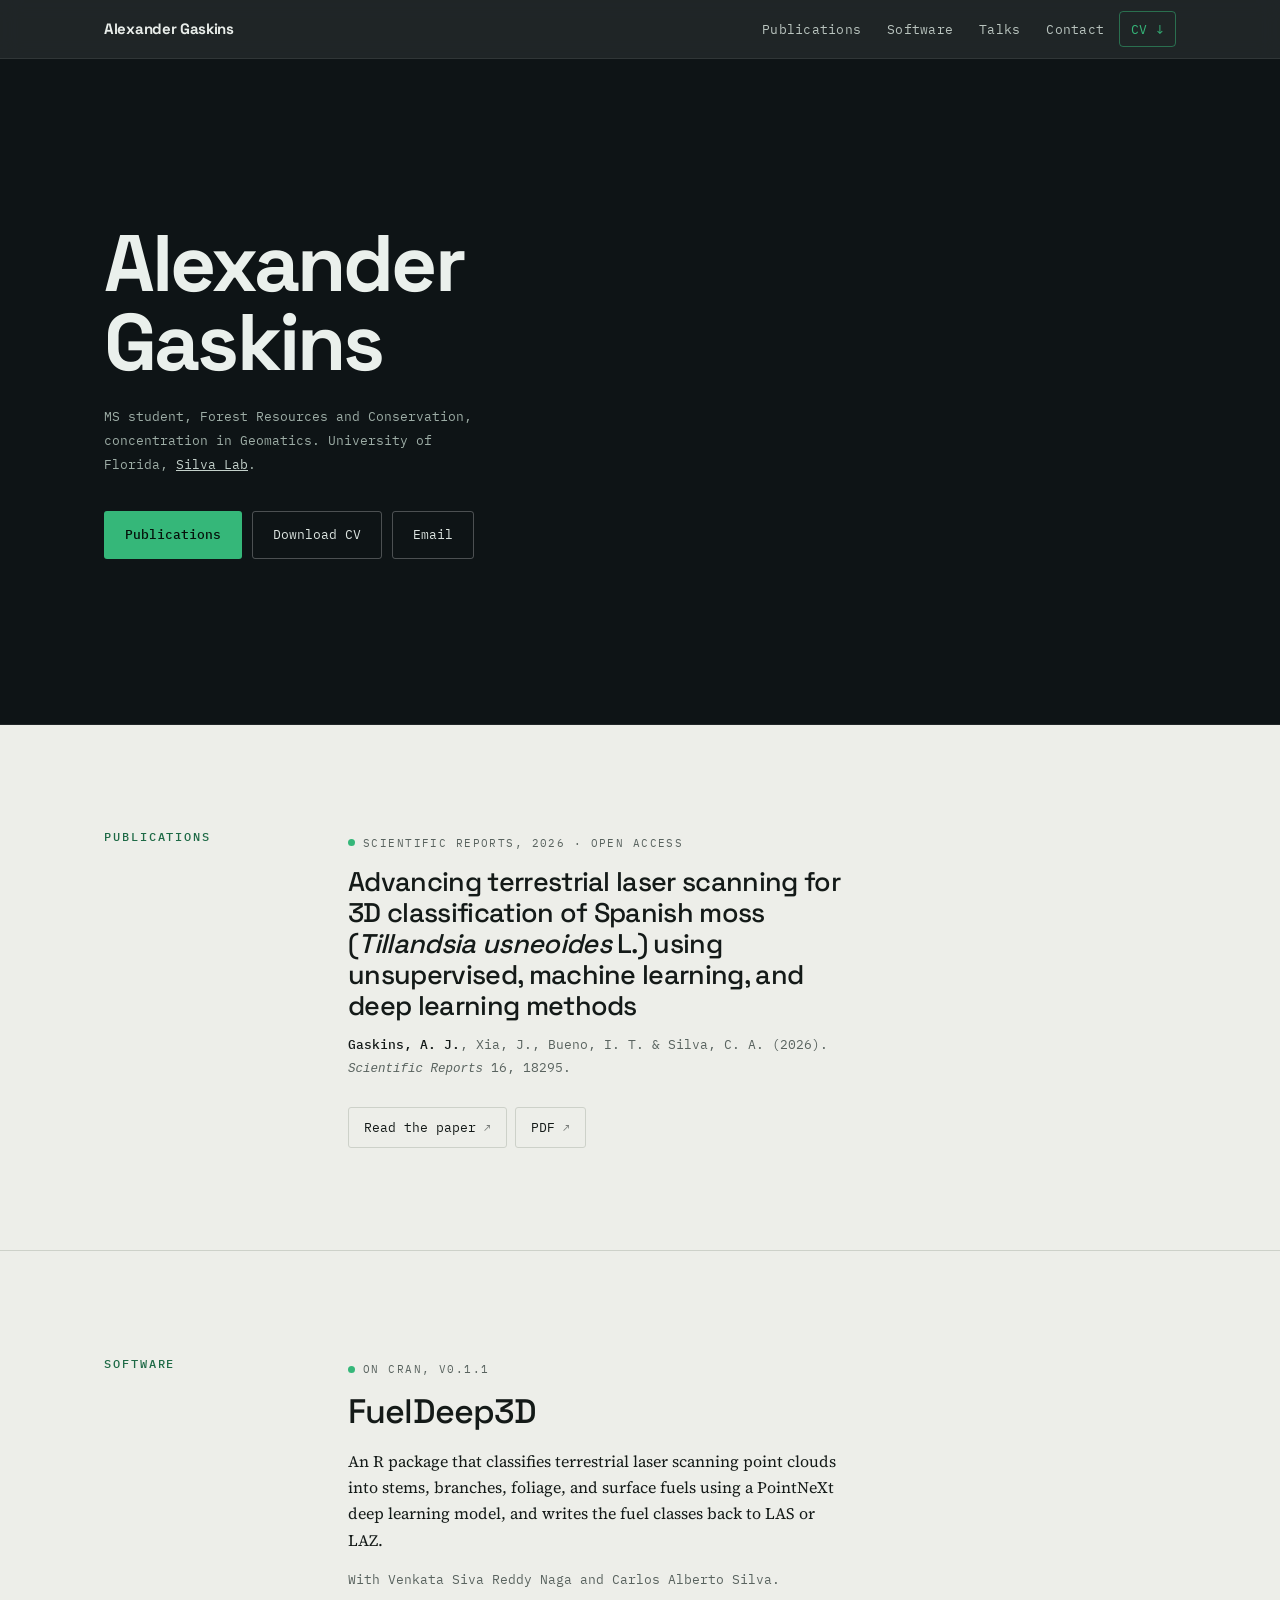
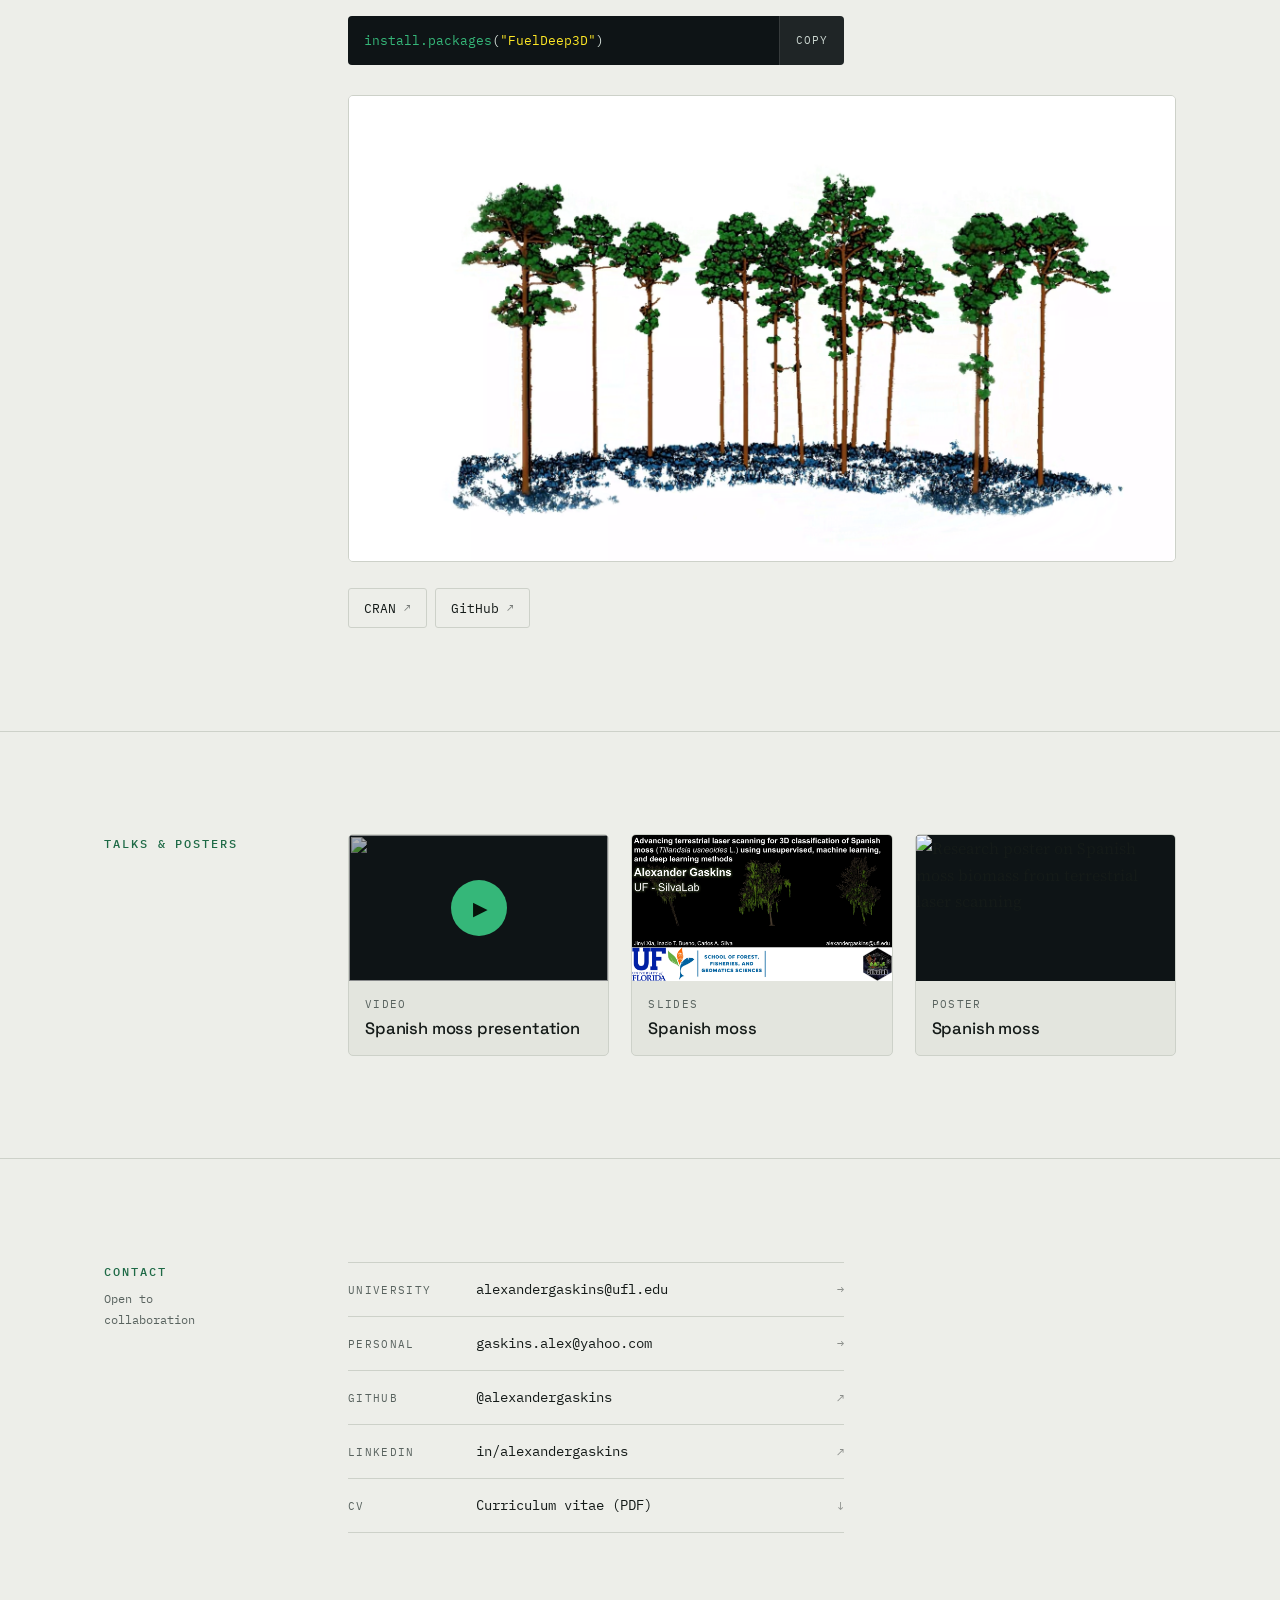
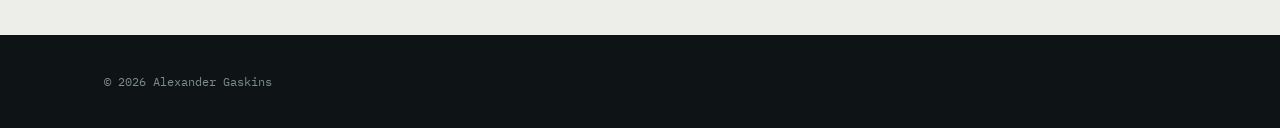
==== commit 25628d76: "Add publications section and update navigation Added a publications section with a sample publicatio" ====
--- a/index.html
+++ b/index.html
@@ -225,6 +225,15 @@
 .prose p:last-child{margin-bottom:0}
 .byline{font-family:var(--mono);font-size:12.5px;color:var(--slate)}
 
+/* publications */
+.pub + .pub{margin-top:clamp(38px,5vw,58px);padding-top:clamp(38px,5vw,58px);border-top:1px solid var(--hair)}
+.pub h3{font-size:clamp(20px,2.2vw,27px);max-width:30ch;margin-bottom:12px}
+.cite{
+  font-family:var(--mono);font-size:12.5px;line-height:1.85;
+  color:var(--slate);max-width:var(--measure);margin:0;
+}
+.cite strong{color:var(--ink);font-weight:500}
+
 .linkrow{display:flex;flex-wrap:wrap;gap:8px;margin-top:26px}
 .link{
   font-family:var(--mono);font-size:12.5px;text-decoration:none;
@@ -324,6 +333,7 @@
   <div class="nav-in">
     <a class="mark" href="#top">Alexander Gaskins</a>
     <div class="nav-links">
+      <a href="#publications">Publications</a>
       <a href="#software">Software</a>
       <a href="#talks">Talks</a>
       <a href="#contact">Contact</a>
@@ -348,7 +358,7 @@
     </p>
 
     <div class="actions">
-      <a class="btn btn-solid" href="#software">Software</a>
+      <a class="btn btn-solid" href="#publications">Publications</a>
       <a class="btn btn-ghost" href="CV.pdf" target="_blank" rel="noopener">Download CV</a>
       <a class="btn btn-ghost" href="mailto:alexandergaskins@ufl.edu">Email</a>
     </div>
@@ -358,6 +368,37 @@
 </header>
 
 <main id="main">
+
+<!-- ================= PUBLICATIONS ================= -->
+<section class="section" id="publications">
+  <div class="wrap">
+    <div class="rail">
+      <h2>Publications</h2>
+    </div>
+
+    <div>
+      <article class="pub">
+        <p class="status"><span class="dot"></span>Scientific Reports, 2026 &middot; Open access</p>
+
+        <h3>Advancing terrestrial laser scanning for 3D classification of Spanish moss
+          (<em>Tillandsia usneoides</em> L.) using unsupervised, machine learning,
+          and deep learning methods</h3>
+
+        <p class="cite">
+          <strong>Gaskins, A. J.</strong>, Xia, J., Bueno, I. T. &amp; Silva, C. A. (2026).
+          <em>Scientific Reports</em> 16, 18295.
+        </p>
+
+        <div class="linkrow">
+          <a class="link" href="https://doi.org/10.1038/s41598-026-49230-7" target="_blank" rel="noopener">Read the paper</a>
+          <!-- Links to the publisher PDF, which will always be there. To serve your own
+               copy instead, save the PDF beside index.html and use href="Gaskins-2026-SciRep.pdf" -->
+          <a class="link" href="https://www.nature.com/articles/s41598-026-49230-7.pdf" target="_blank" rel="noopener">PDF</a>
+        </div>
+      </article>
+    </div>
+  </div>
+</section>
 
 <!-- ================= SOFTWARE ================= -->
 <section class="section" id="software">
@@ -496,6 +537,28 @@
 }
 </script>
 
+<script type="application/ld+json">
+{
+  "@context":"https://schema.org",
+  "@type":"ScholarlyArticle",
+  "headline":"Advancing terrestrial laser scanning for 3D classification of Spanish moss (Tillandsia usneoides L.) using unsupervised, machine learning, and deep learning methods",
+  "author":[
+    {"@type":"Person","name":"Alexander J. Gaskins"},
+    {"@type":"Person","name":"Jinyi Xia"},
+    {"@type":"Person","name":"Inacio T. Bueno"},
+    {"@type":"Person","name":"Carlos A. Silva"}
+  ],
+  "isPartOf":{"@type":"Periodical","name":"Scientific Reports","issn":"2045-2322"},
+  "volumeNumber":"16",
+  "pageStart":"18295",
+  "datePublished":"2026-04-20",
+  "identifier":"https://doi.org/10.1038/s41598-026-49230-7",
+  "url":"https://www.nature.com/articles/s41598-026-49230-7",
+  "isAccessibleForFree":true,
+  "license":"https://creativecommons.org/licenses/by/4.0/"
+}
+</script>
+
 <script>
 (function(){
   "use strict";
@@ -560,14 +623,13 @@
      a plain text file with one point per line, X,Y,Z. Any extra
      columns are ignored. A header row is optional.
 
-     To make it in R (decimate first, aim for 40k to 150k points):
+     To make it in R (thin it first, aim for 40k to 150k points):
 
        library(lidR)
        las <- readLAS("your_scan.laz")
-       las <- decimate_points(las, random(80000))
-       write.table(round(data.frame(las@data$X, las@data$Y, las@data$Z), 3),
-                   "points.csv", sep = ",", row.names = FALSE,
-                   col.names = c("x","y","z"), quote = FALSE)
+       i   <- sample(seq_len(npoints(las)), min(80000, npoints(las)))
+       df  <- data.frame(x = las$X[i], y = las$Y[i], z = las$Z[i])
+       write.csv(round(df, 3), "points.csv", row.names = FALSE)
 
      Z is treated as height and drives the colour. If your scan is
      recorded with Y as up, set SWAP_YZ to false below.
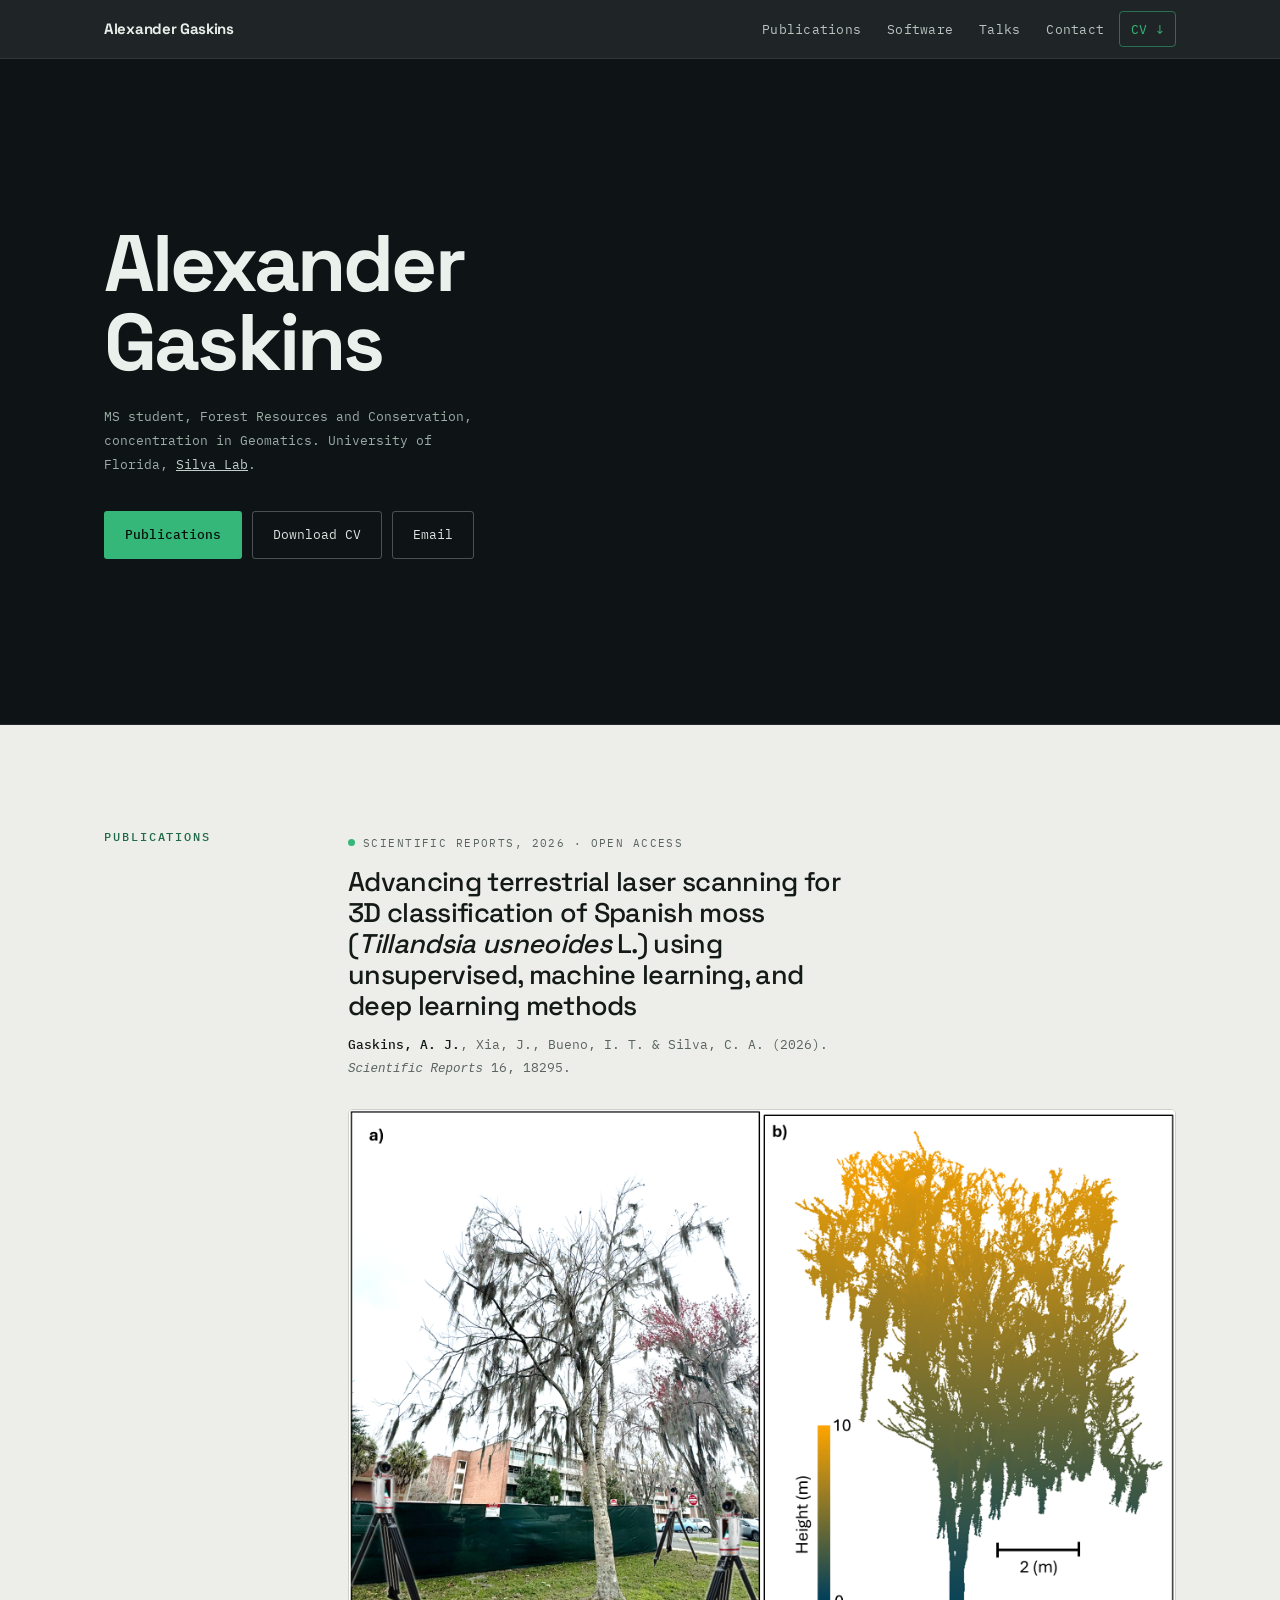
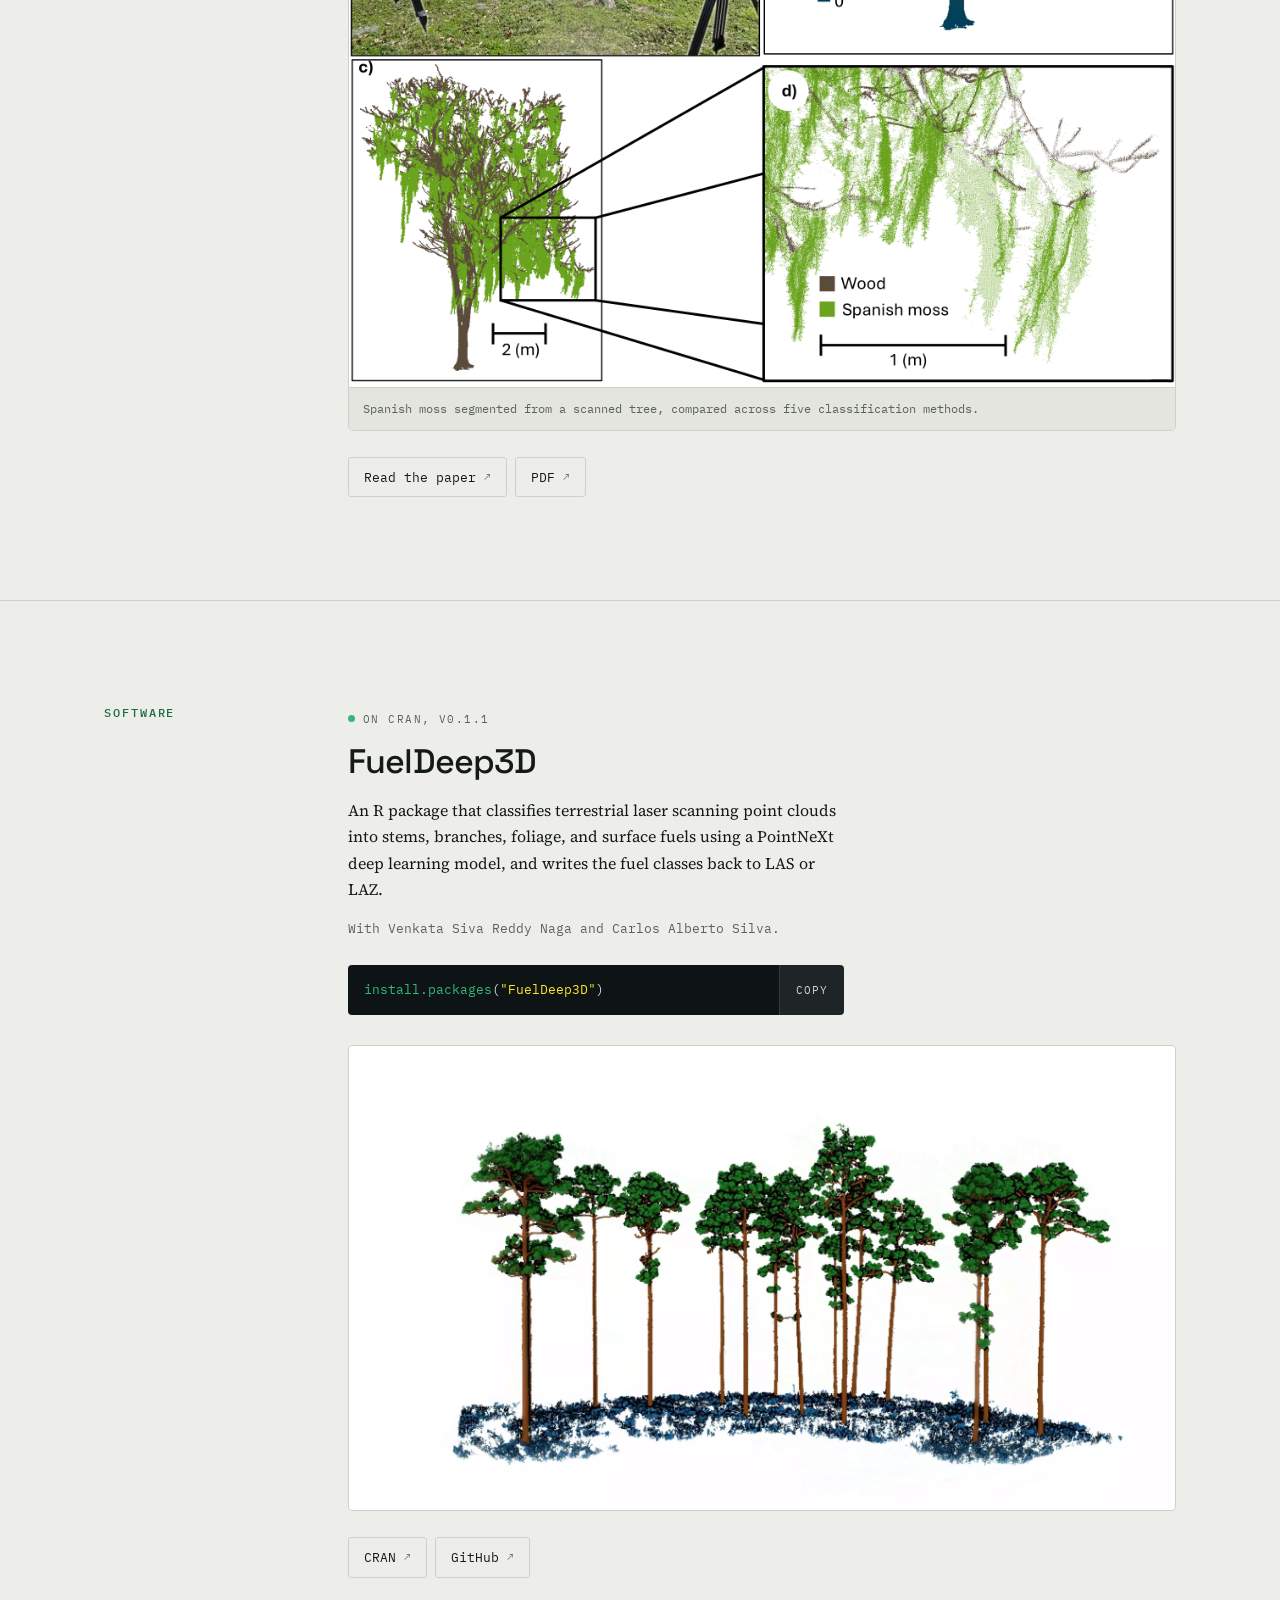
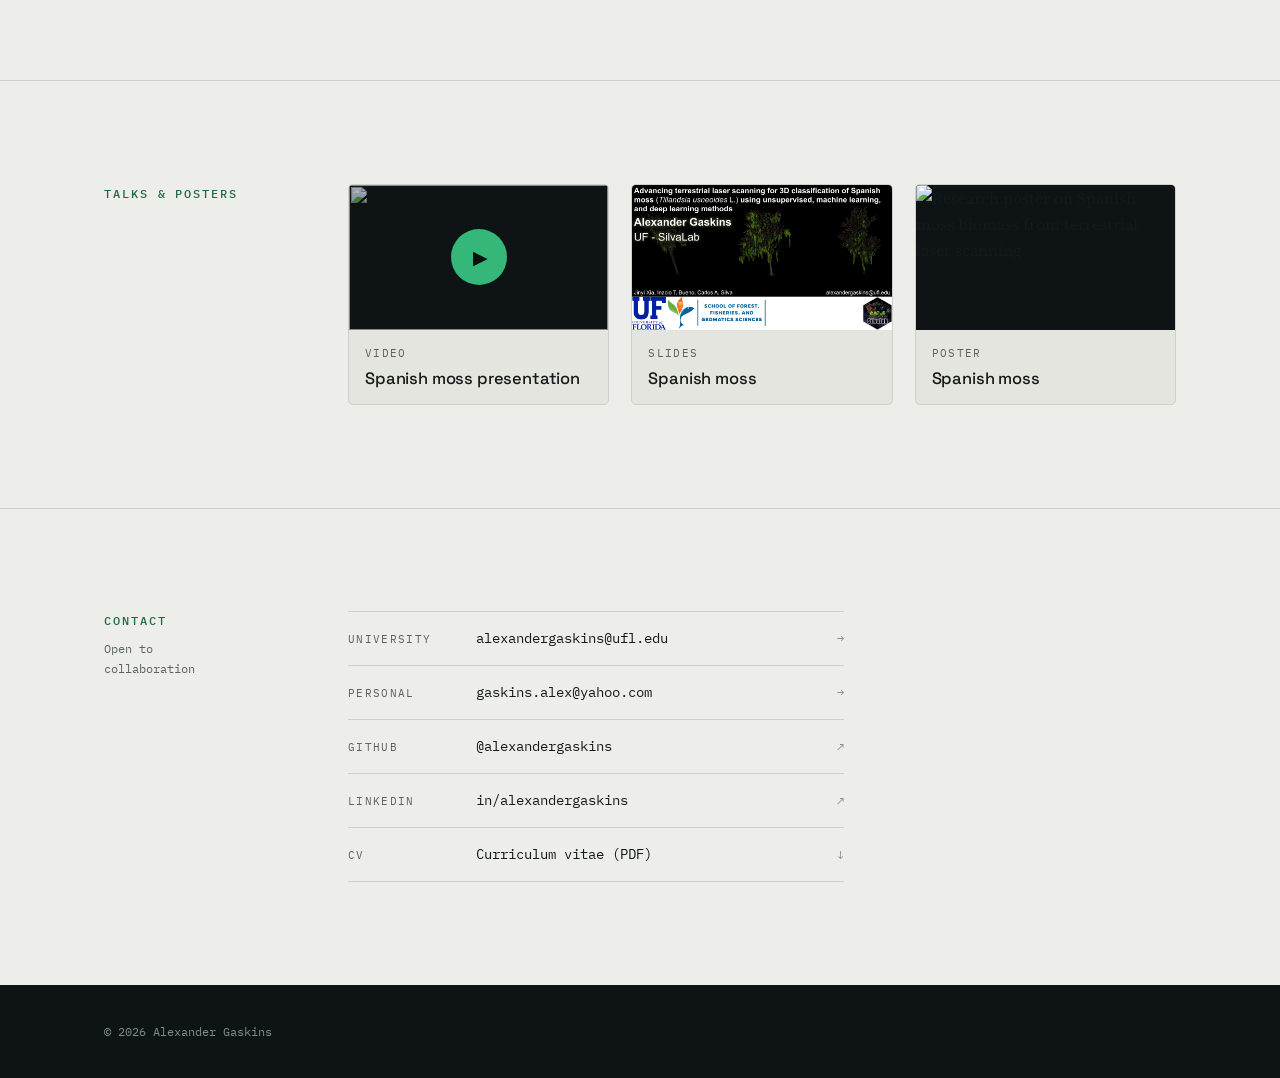
==== commit 8674a527: "Add figure section for paper figure display Added a figure section for displaying a paper figure wit" ====
--- a/index.html
+++ b/index.html
@@ -234,6 +234,18 @@
 }
 .cite strong{color:var(--ink);font-weight:500}
 
+/* figure lifted from the paper */
+.pubfig{
+  margin:28px 0 0;border:1px solid var(--hair);border-radius:5px;
+  overflow:hidden;background:#fff;
+}
+.pubfig a{display:block;line-height:0}
+.pubfig img{width:100%;height:auto;display:block}
+.pubfig figcaption{
+  font-family:var(--mono);font-size:11.5px;line-height:1.7;color:var(--slate);
+  padding:11px 14px;background:var(--paper-2);border-top:1px solid var(--hair);
+}
+
 .linkrow{display:flex;flex-wrap:wrap;gap:8px;margin-top:26px}
 .link{
   font-family:var(--mono);font-size:12.5px;text-decoration:none;
@@ -388,6 +400,18 @@
           <strong>Gaskins, A. J.</strong>, Xia, J., Bueno, I. T. &amp; Silva, C. A. (2026).
           <em>Scientific Reports</em> 16, 18295.
         </p>
+
+        <!-- EDIT ME: save your figure beside index.html as paper-figure.png.
+             Caption below should say which figure it is. If the file is missing
+             the whole block hides itself, so nothing breaks while you sort it out. -->
+        <figure class="pubfig" id="pubfig">
+          <a href="paper-figure.png" target="_blank" rel="noopener">
+            <img src="paper-figure.png"
+                 alt="Comparison of Spanish moss segmentation results across five classification methods, shown on a terrestrial laser scan of a single tree"
+                 loading="lazy" decoding="async">
+          </a>
+          <figcaption>Spanish moss segmented from a scanned tree, compared across five classification methods.</figcaption>
+        </figure>
 
         <div class="linkrow">
           <a class="link" href="https://doi.org/10.1038/s41598-026-49230-7" target="_blank" rel="noopener">Read the paper</a>
@@ -579,6 +603,15 @@
     copyBtn.hidden = true;
   }
 
+  /* ---------- hide the paper figure if the file is not there yet ---------- */
+  var pubfig = document.getElementById("pubfig");
+  if (pubfig) {
+    var pimg = pubfig.querySelector("img");
+    var hide = function(){ pubfig.style.display = "none"; };
+    pimg.addEventListener("error", hide);
+    if (pimg.complete && pimg.naturalWidth === 0) hide();
+  }
+
   /* ---------- YouTube loads on click ---------- */
   var facade = document.getElementById("ytfacade");
   if (facade) {
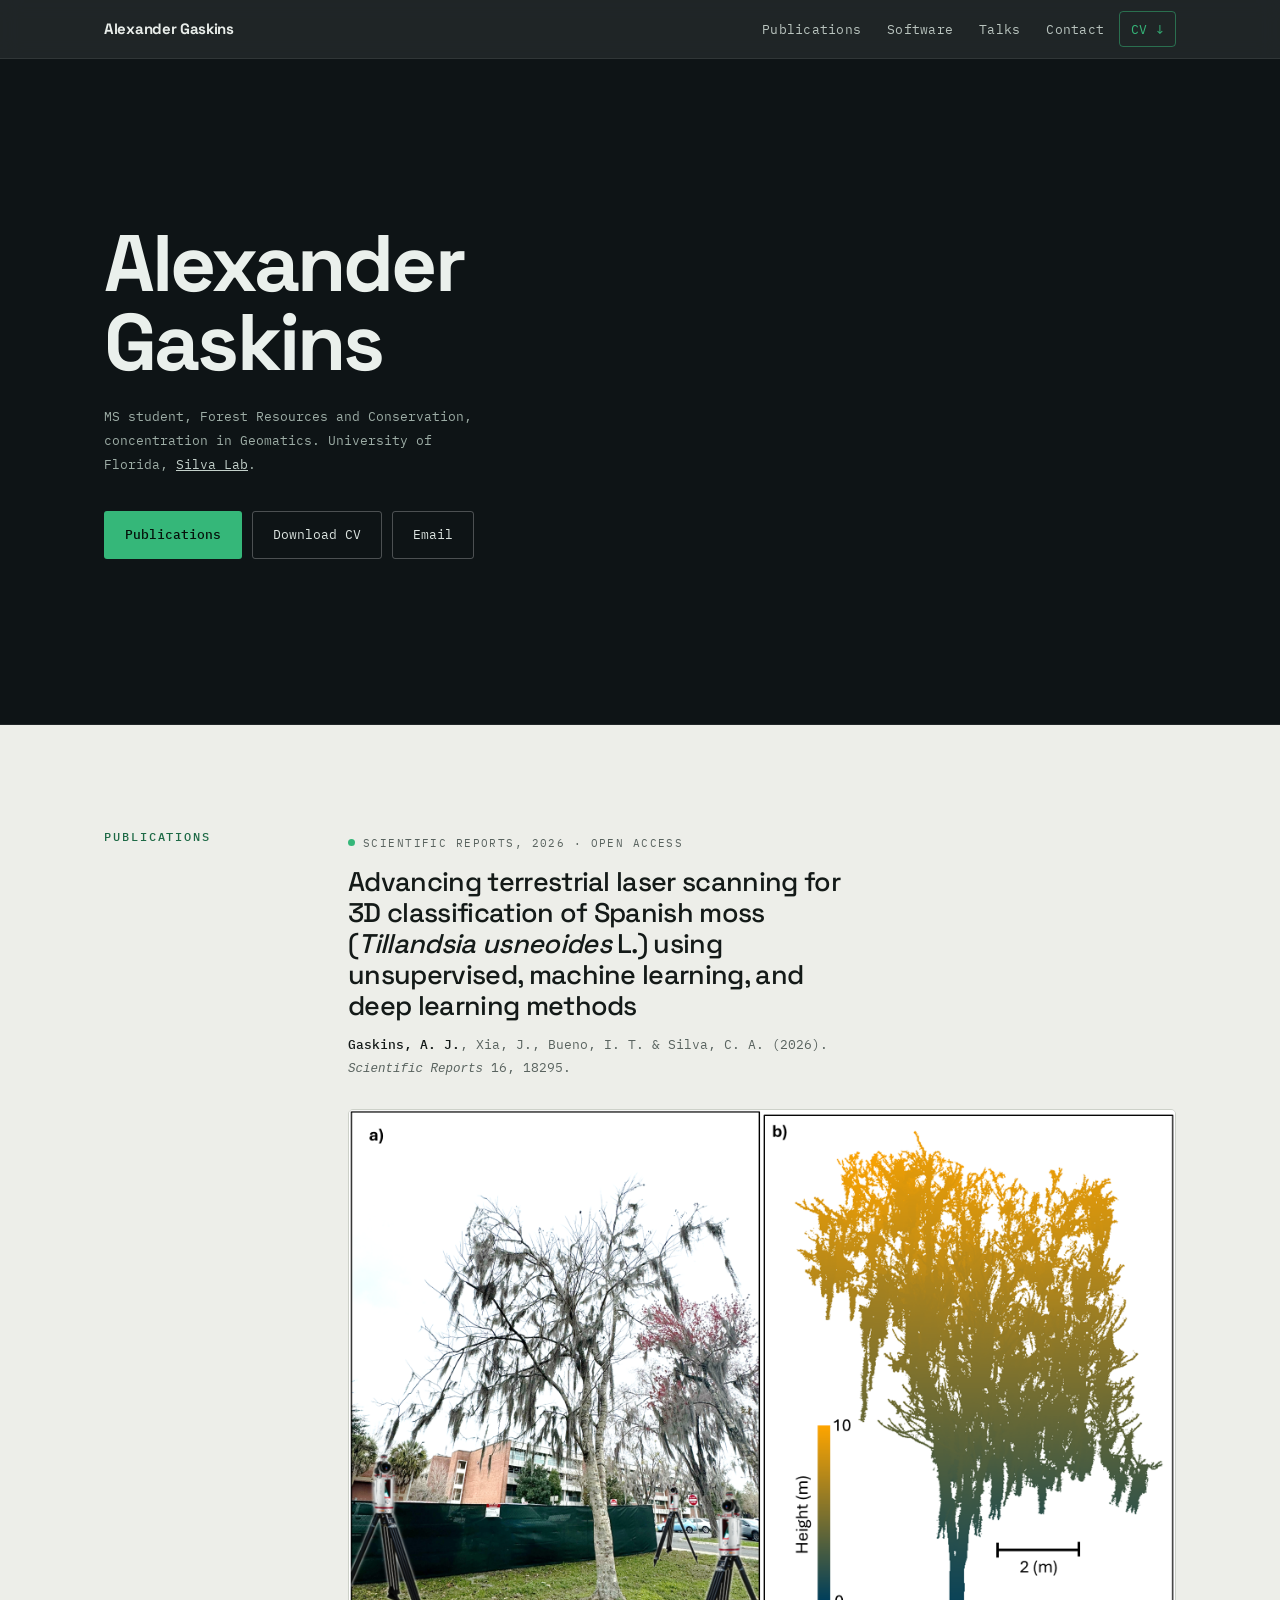
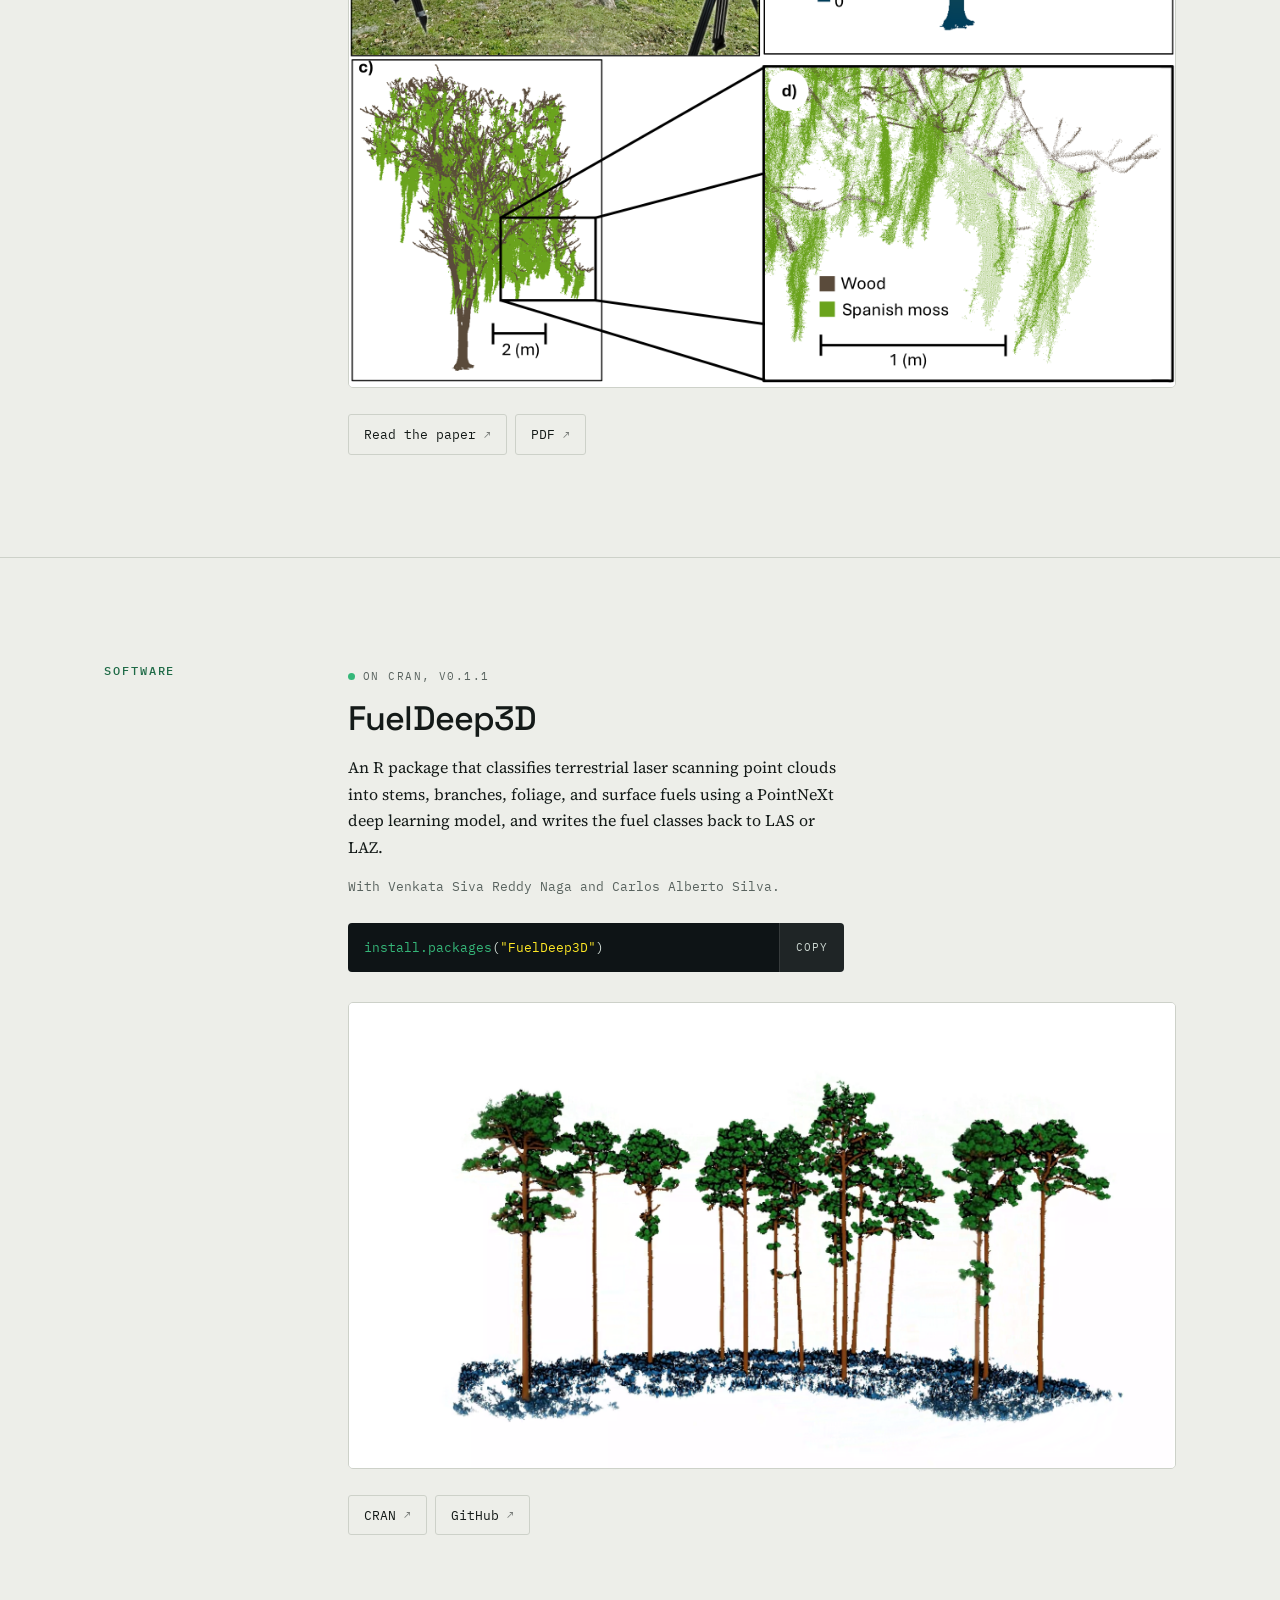
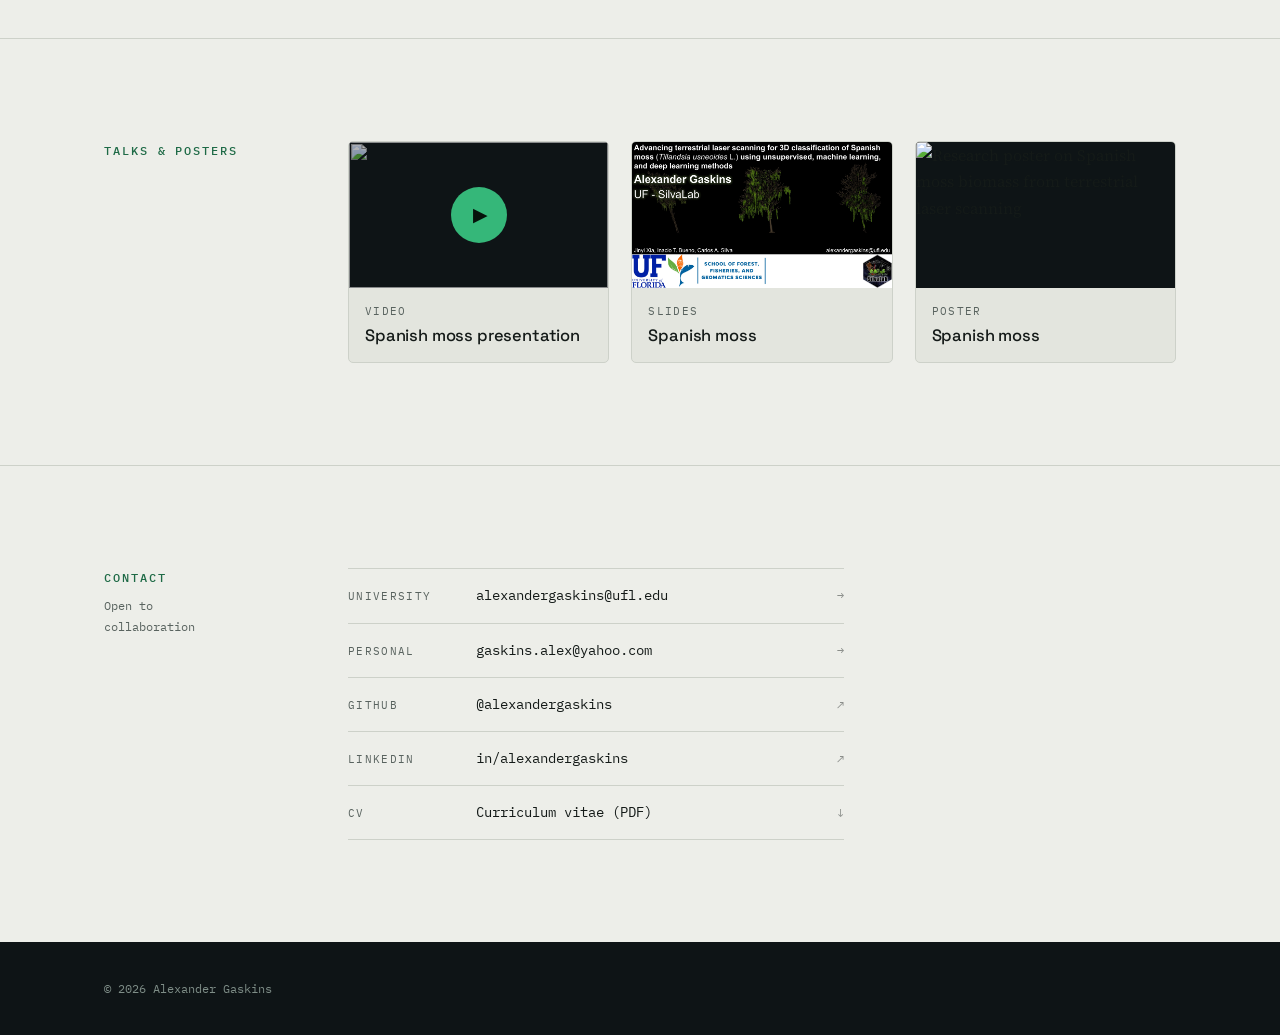
==== commit fde6f093: "Remove figcaption from image figure Removed figcaption for Spanish moss comparison." ====
--- a/index.html
+++ b/index.html
@@ -410,7 +410,6 @@
                  alt="Comparison of Spanish moss segmentation results across five classification methods, shown on a terrestrial laser scan of a single tree"
                  loading="lazy" decoding="async">
           </a>
-          <figcaption>Spanish moss segmented from a scanned tree, compared across five classification methods.</figcaption>
         </figure>
 
         <div class="linkrow">
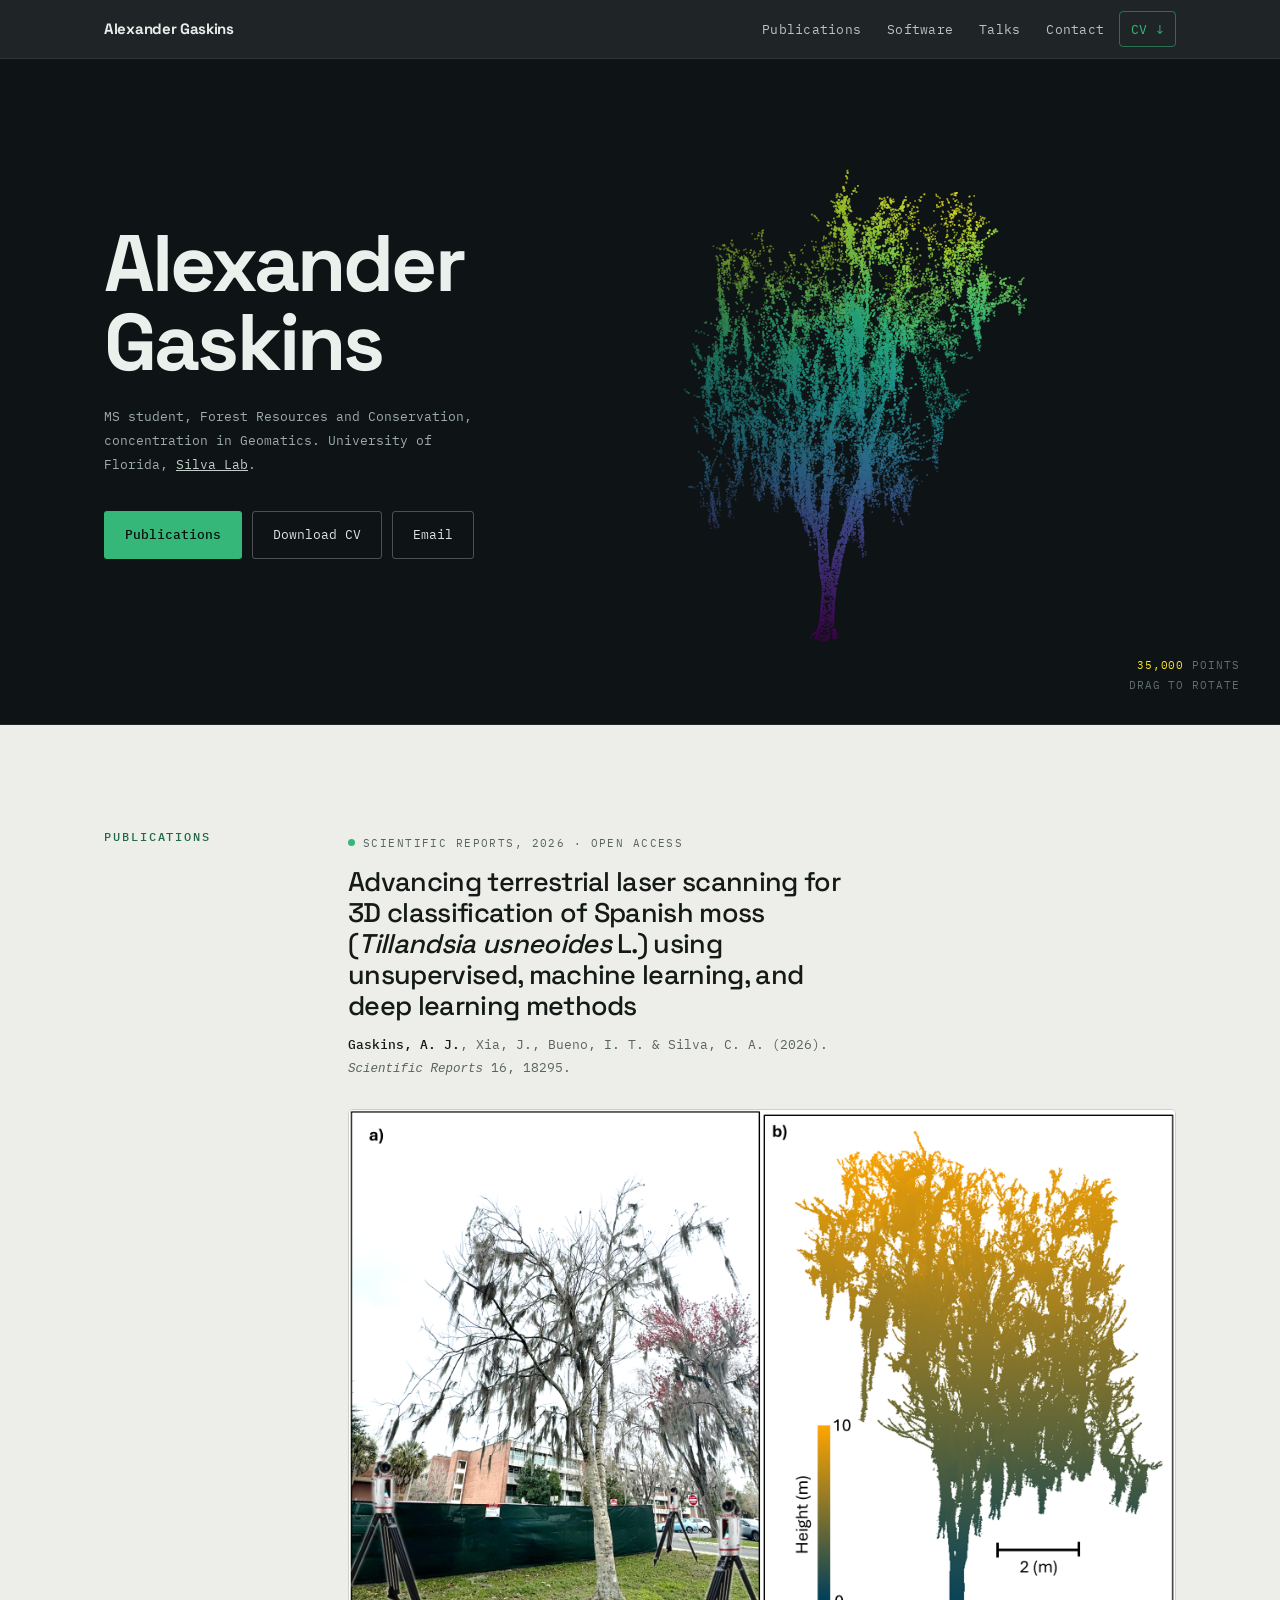
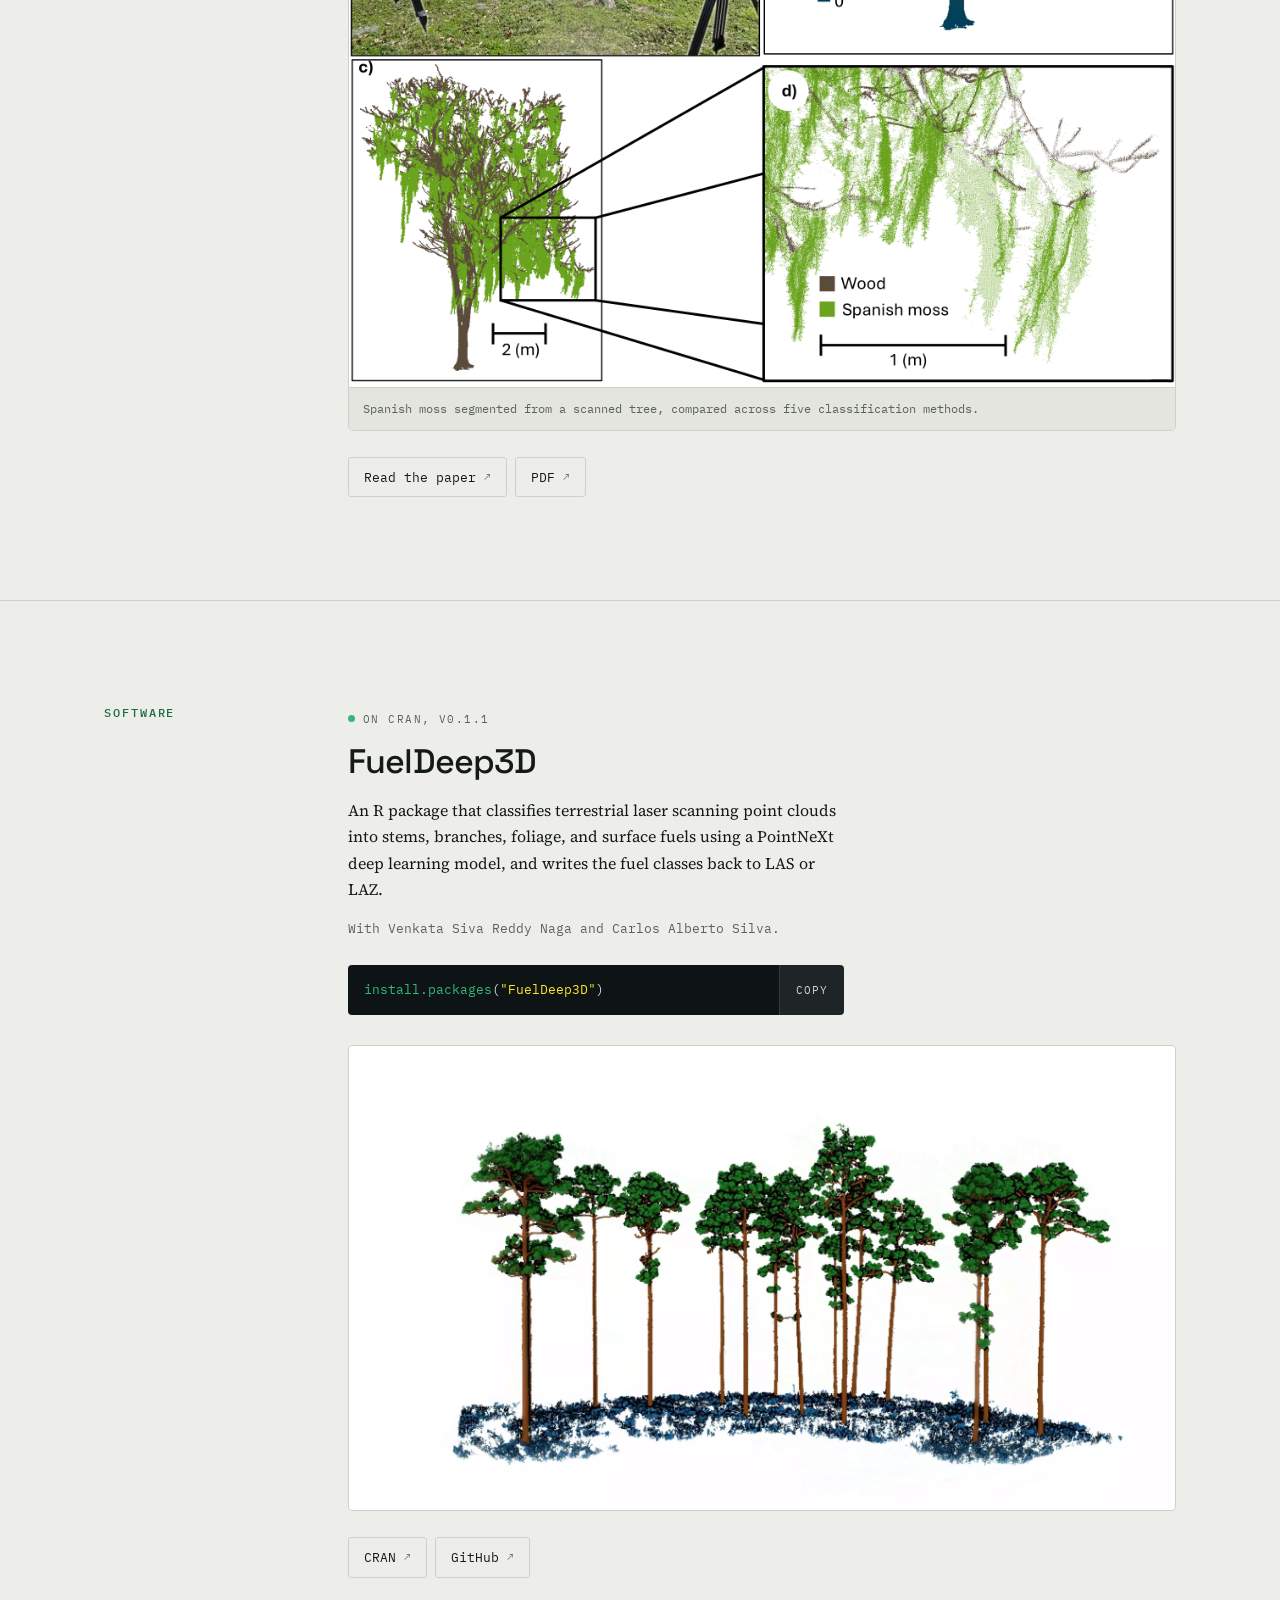
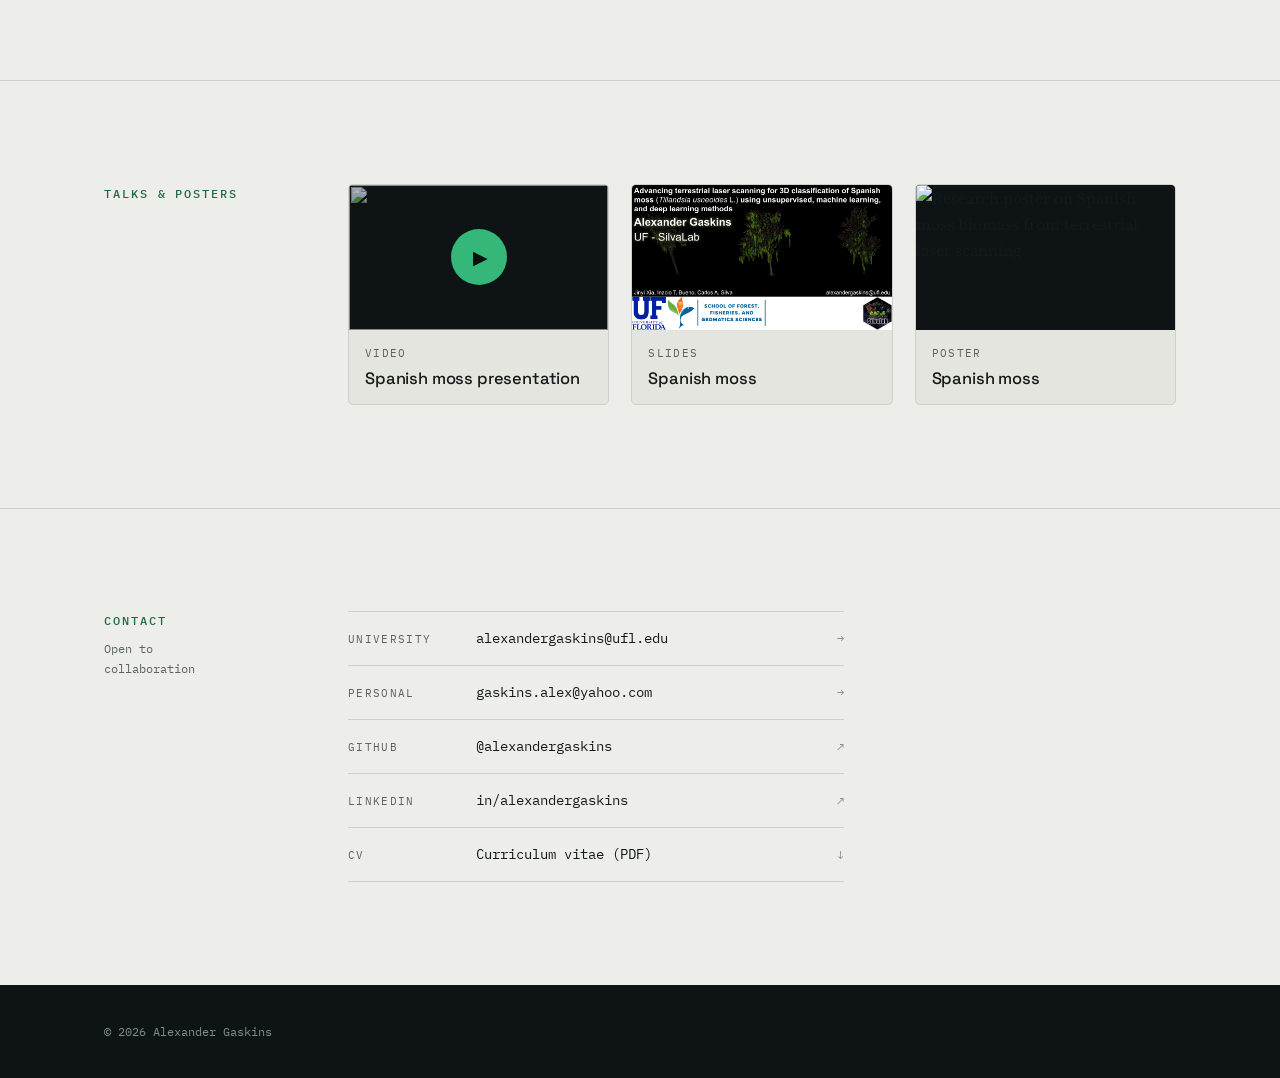
==== commit daef98ac: "Enhance image caption and update fetch request Added a figcaption for the Spanish moss image and upd" ====
--- a/index.html
+++ b/index.html
@@ -410,6 +410,7 @@
                  alt="Comparison of Spanish moss segmentation results across five classification methods, shown on a terrestrial laser scan of a single tree"
                  loading="lazy" decoding="async">
           </a>
+          <figcaption>Spanish moss segmented from a scanned tree, compared across five classification methods.</figcaption>
         </figure>
 
         <div class="linkrow">
@@ -711,7 +712,7 @@
 
   var MAXPTS = window.innerWidth > 860 ? 70000 : 25000;
 
-  fetch("points.csv", { cache:"force-cache" })
+  fetch("points.csv?v=" + Date.now(), { cache:"no-store" })
     .then(function(r){ if (!r.ok) throw 0; return r.text(); })
     .then(parse)
     .then(start)
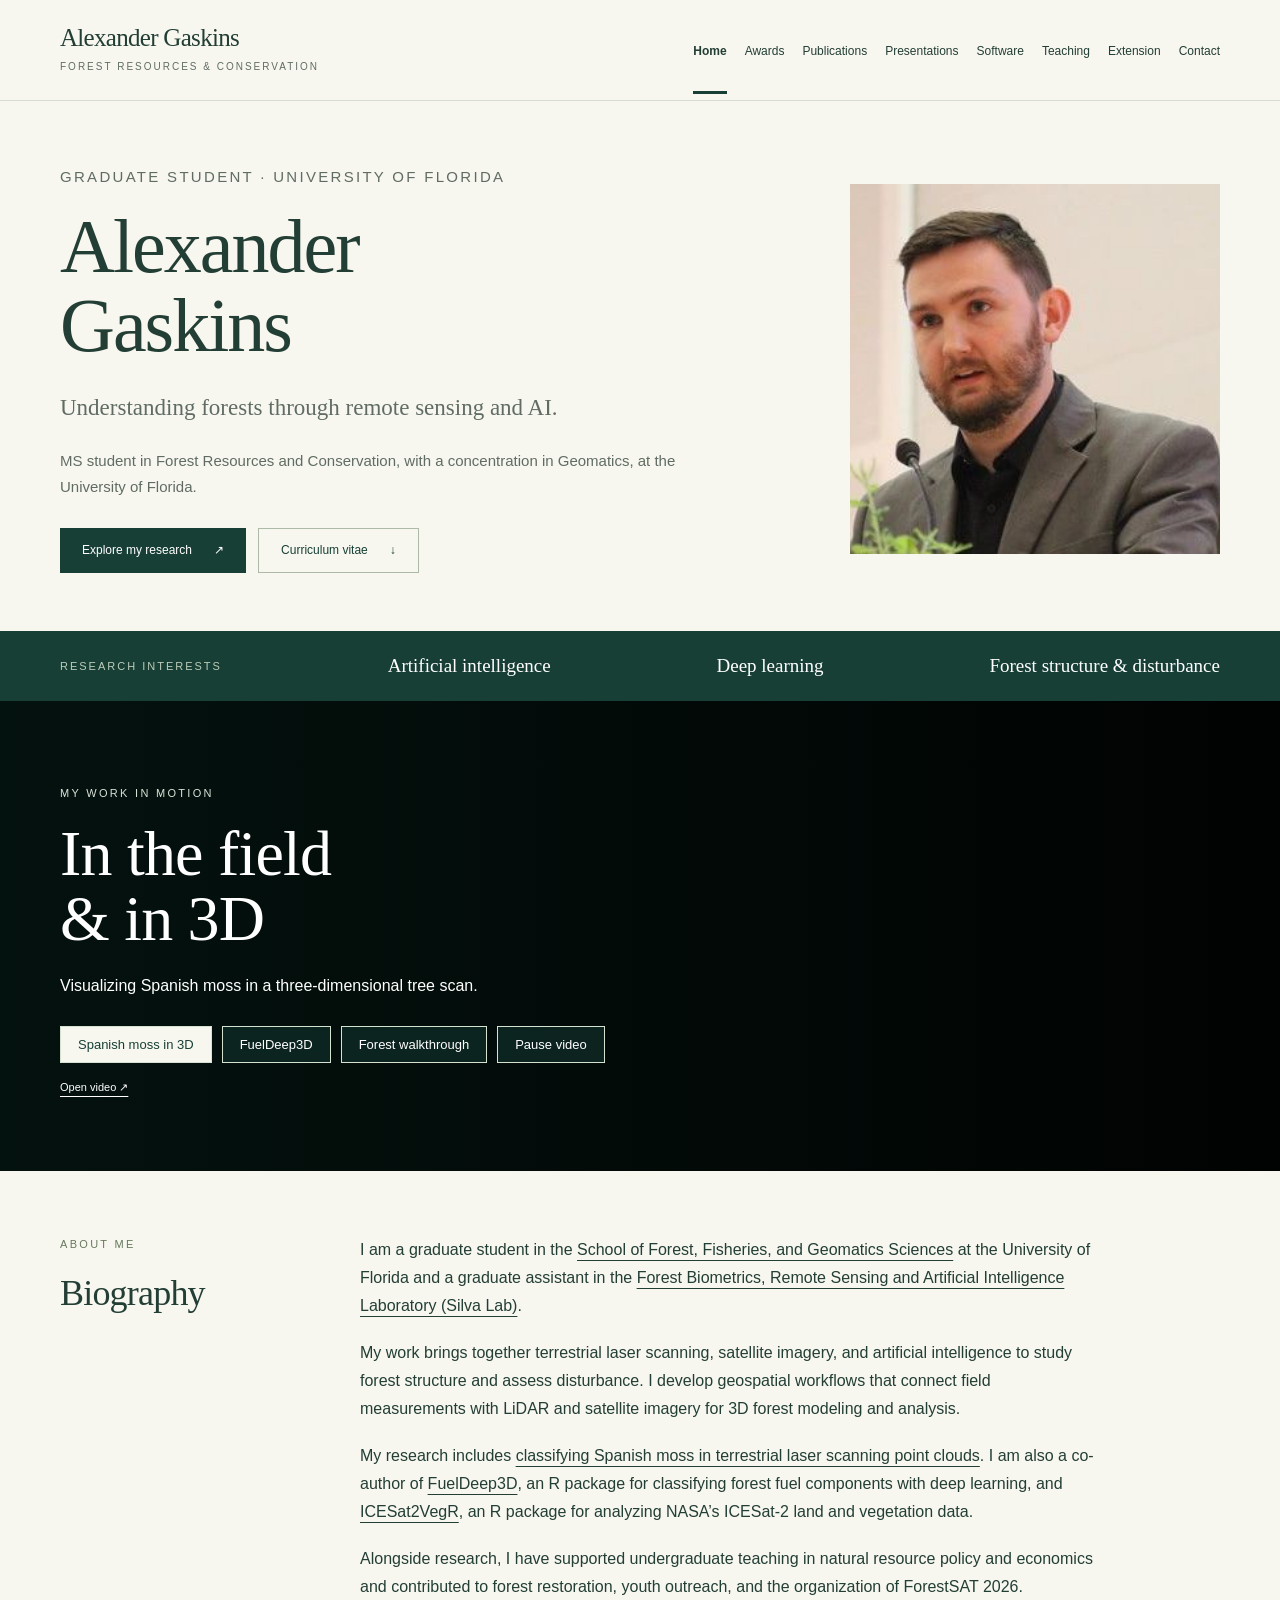
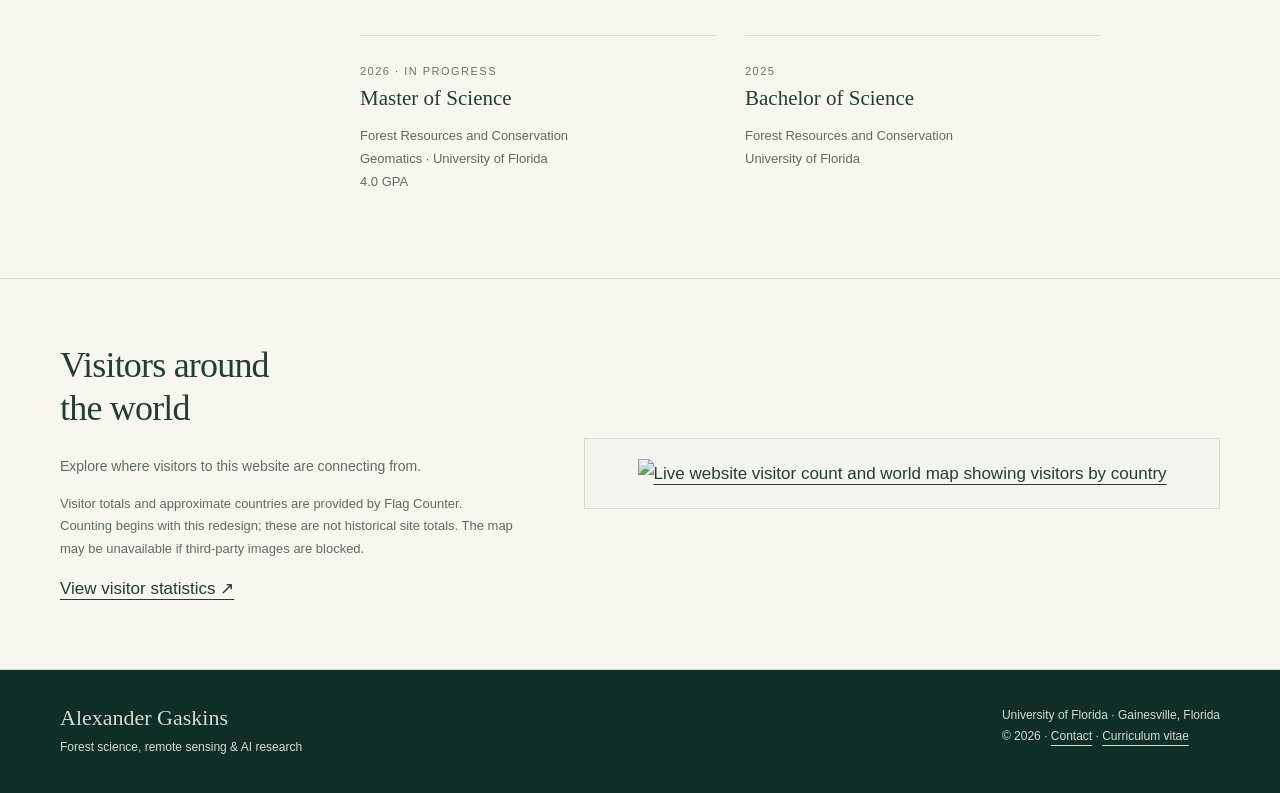
==== commit 8751f930: "Publish redesigned academic website" ====
--- a/index.html
+++ b/index.html
@@ -1,864 +1 @@
-<!DOCTYPE html>
-<html lang="en">
-<head>
-<meta charset="UTF-8">
-<meta name="viewport" content="width=device-width, initial-scale=1">
-
-<title>Alexander Gaskins</title>
-
-<!-- EDIT ME: replace with your live URL before publishing. -->
-<link rel="canonical" href="https://alexandergaskins.github.io/">
-
-<meta name="description" content="Alexander Gaskins, MS student in Forest Resources and Conservation with a concentration in Geomatics at the University of Florida. Terrestrial laser scanning, deep learning, and forest measurement. Co-author of the FuelDeep3D R package.">
-<meta name="author" content="Alexander Gaskins">
-<meta name="theme-color" content="#0E1416">
-
-<meta property="og:type" content="profile">
-<meta property="og:title" content="Alexander Gaskins">
-<meta property="og:description" content="MS student in Forest Resources and Conservation (Geomatics) at the University of Florida. Terrestrial laser scanning, deep learning, and forest measurement.">
-<meta property="og:url" content="https://alexandergaskins.github.io/">
-<!-- EDIT ME: ideally a purpose made 1200x630 image. Using the FuelDeep3D still for now. -->
-<meta property="og:image" content="vlcsnap-2026-03-05-14h35m01s370.png">
-<meta name="twitter:card" content="summary_large_image">
-
-<link rel="icon" href="data:image/svg+xml,<svg xmlns='http://www.w3.org/2000/svg' viewBox='0 0 32 32'><rect width='32' height='32' rx='7' fill='%230E1416'/><circle cx='9.5' cy='22.5' r='3' fill='%2331688E'/><circle cx='16.5' cy='15.5' r='3' fill='%2335B779'/><circle cx='23.5' cy='8.5' r='3' fill='%23FDE725'/></svg>">
-
-<link rel="preconnect" href="https://fonts.googleapis.com">
-<link rel="preconnect" href="https://fonts.gstatic.com" crossorigin>
-<link href="https://fonts.googleapis.com/css2?family=IBM+Plex+Mono:wght@400;500&family=Source+Serif+4:opsz,wght@8..60,400;8..60,600&family=Space+Grotesk:wght@500;700&display=swap" rel="stylesheet">
-
-<style>
-/* ============================================================
-   TOKENS
-   Palette is the viridis colour ramp, the colormap used in most
-   point cloud figures and the one FuelDeep3D imports.
-   ============================================================ */
-:root{
-  --void:#0E1416;
-  --paper:#EDEEE9;
-  --paper-2:#E3E5DE;
-  --ink:#141A18;
-  --slate:#59635F;
-  --hair:#CDD1C9;
-
-  --v-green:#35B779;
-  --v-yellow:#FDE725;
-  --accent-ink:#1E6A46;
-
-  --display:"Space Grotesk",-apple-system,BlinkMacSystemFont,"Segoe UI",sans-serif;
-  --body:"Source Serif 4",Georgia,"Times New Roman",serif;
-  --mono:"IBM Plex Mono",ui-monospace,SFMono-Regular,Menlo,monospace;
-
-  --gap:clamp(28px,5vw,64px);
-  --measure:62ch;
-}
-
-@media (prefers-color-scheme:dark){
-  :root{
-    --paper:#12181A;
-    --paper-2:#182022;
-    --ink:#E6E9E4;
-    --slate:#94A09B;
-    --hair:#2A3336;
-    --accent-ink:#4FCB8C;
-  }
-}
-
-*,*::before,*::after{box-sizing:border-box}
-
-html{scroll-behavior:smooth}
-@media (prefers-reduced-motion:reduce){
-  html{scroll-behavior:auto}
-  *,*::before,*::after{animation-duration:.001ms !important;transition-duration:.001ms !important}
-}
-
-body{
-  margin:0;
-  background:var(--paper);
-  color:var(--ink);
-  font-family:var(--body);
-  font-size:clamp(16px,1.05vw,17.5px);
-  line-height:1.65;
-  -webkit-font-smoothing:antialiased;
-}
-
-a{color:inherit}
-
-:focus-visible{outline:2px solid var(--v-yellow);outline-offset:3px;border-radius:2px}
-
-.skip{
-  position:absolute;left:-9999px;top:0;
-  background:var(--v-yellow);color:#000;
-  padding:12px 18px;font-family:var(--mono);font-size:13px;z-index:2000;
-}
-.skip:focus{left:0}
-
-/* ================= NAV ================= */
-.nav{
-  position:sticky;top:0;z-index:900;
-  background:rgba(14,20,22,.92);
-  backdrop-filter:saturate(150%) blur(10px);
-  -webkit-backdrop-filter:saturate(150%) blur(10px);
-  border-bottom:1px solid rgba(255,255,255,.08);
-  color:#E9EEEA;
-}
-.nav-in{
-  max-width:1160px;margin:0 auto;
-  padding:0 clamp(18px,4vw,44px);
-  height:58px;display:flex;align-items:center;gap:18px;
-}
-.mark{
-  font-family:var(--display);font-weight:700;letter-spacing:-.02em;
-  font-size:15px;text-decoration:none;white-space:nowrap;flex:0 0 auto;
-}
-.nav-links{
-  display:flex;gap:4px;margin-left:auto;align-items:center;
-  overflow-x:auto;scrollbar-width:none;-ms-overflow-style:none;
-}
-.nav-links::-webkit-scrollbar{display:none}
-.nav-links a{
-  font-family:var(--mono);font-size:12.5px;letter-spacing:.02em;
-  text-decoration:none;padding:7px 11px;border-radius:4px;white-space:nowrap;
-  color:#B9C4BE;transition:color .18s,background .18s;
-}
-.nav-links a:hover{color:#fff;background:rgba(255,255,255,.07)}
-.nav-links a[aria-current="true"]{color:var(--v-green)}
-.nav-cv{border:1px solid rgba(53,183,121,.5);color:var(--v-green) !important}
-.nav-cv:hover{background:rgba(53,183,121,.14) !important;color:var(--v-green) !important}
-
-/* ================= HERO ================= */
-.hero{
-  position:relative;overflow:hidden;
-  background:var(--void);color:#EAF0EC;
-  min-height:clamp(500px,74svh,720px);
-  display:flex;align-items:center;
-  border-bottom:1px solid rgba(255,255,255,.08);
-}
-#cloud{position:absolute;inset:0;width:100%;height:100%;touch-action:pan-y;cursor:grab}
-#cloud:active{cursor:grabbing}
-.hero-veil{
-  position:absolute;inset:0;pointer-events:none;
-  background:
-    radial-gradient(115% 85% at 78% 45%,transparent 35%,rgba(14,20,22,.55) 100%),
-    linear-gradient(100deg,rgba(14,20,22,.94) 0%,rgba(14,20,22,.80) 38%,rgba(14,20,22,0) 68%);
-}
-@media (max-width:860px){
-  .hero-veil{background:linear-gradient(180deg,rgba(14,20,22,.92) 0%,rgba(14,20,22,.70) 55%,rgba(14,20,22,.95) 100%)}
-}
-.hero-in{
-  position:relative;z-index:2;
-  max-width:1160px;margin:0 auto;width:100%;
-  padding:clamp(64px,10vh,110px) clamp(18px,4vw,44px);
-  pointer-events:none;
-}
-.hero-in a{pointer-events:auto}
-
-h1{
-  font-family:var(--display);font-weight:700;
-  font-size:clamp(42px,6.4vw,80px);
-  line-height:.98;letter-spacing:-.035em;
-  margin:0 0 24px;max-width:12ch;
-}
-.hero-affil{
-  font-family:var(--mono);font-size:13px;color:#9DADA6;
-  max-width:46ch;margin:0 0 34px;line-height:1.85;
-}
-.hero-affil a{color:#C3D0CA}
-
-.actions{display:flex;flex-wrap:wrap;gap:10px}
-.btn{
-  font-family:var(--mono);font-size:13px;text-decoration:none;
-  padding:12px 20px;border-radius:3px;
-  display:inline-flex;align-items:center;gap:9px;
-  border:1px solid transparent;transition:transform .18s,background .18s,border-color .18s;
-}
-.btn:hover{transform:translateY(-2px)}
-.btn-solid{background:var(--v-green);color:#06120B;font-weight:500}
-.btn-solid:hover{background:#48CB8B}
-.btn-ghost{border-color:rgba(255,255,255,.26);color:#DCE4E0}
-.btn-ghost:hover{border-color:#fff;background:rgba(255,255,255,.06)}
-
-.hud{
-  position:absolute;right:clamp(16px,4vw,40px);bottom:18px;z-index:2;
-  font-family:var(--mono);font-size:10.5px;letter-spacing:.09em;
-  text-transform:uppercase;color:#5F6F69;text-align:right;line-height:1.9;
-  pointer-events:none;opacity:0;transition:opacity .6s;
-}
-.hud.on{opacity:1}
-.hud b{color:var(--v-yellow);font-weight:400}
-@media (max-width:600px){.hud{display:none}}
-
-/* ================= SECTIONS ================= */
-.wrap{max-width:1160px;margin:0 auto;padding:0 clamp(18px,4vw,44px)}
-
-.section,[id]{scroll-margin-top:74px}
-.section{padding:clamp(60px,8vw,104px) 0;border-bottom:1px solid var(--hair)}
-.section:last-of-type{border-bottom:0}
-.section > .wrap{display:grid;grid-template-columns:180px minmax(0,1fr);gap:var(--gap)}
-@media (max-width:860px){
-  .section > .wrap{grid-template-columns:1fr;gap:24px}
-}
-
-.rail{position:sticky;top:88px;align-self:start}
-@media (max-width:860px){.rail{position:static}}
-.rail h2{
-  font-family:var(--mono);font-weight:500;font-size:12px;
-  letter-spacing:.16em;text-transform:uppercase;color:var(--accent-ink);
-  margin:0 0 8px;
-}
-.rail p{font-family:var(--mono);font-size:11.5px;line-height:1.8;color:var(--slate);margin:0}
-
-.status{
-  font-family:var(--mono);font-size:11px;letter-spacing:.13em;text-transform:uppercase;
-  display:inline-flex;align-items:center;gap:8px;margin:0 0 14px;color:var(--slate);
-}
-.dot{width:7px;height:7px;border-radius:50%;background:var(--v-green);flex:0 0 auto}
-
-h3{
-  font-family:var(--display);font-weight:500;
-  font-size:clamp(24px,3vw,34px);line-height:1.15;letter-spacing:-.025em;
-  margin:0 0 16px;
-}
-
-.prose{max-width:var(--measure)}
-.prose p{margin:0 0 16px}
-.prose p:last-child{margin-bottom:0}
-.byline{font-family:var(--mono);font-size:12.5px;color:var(--slate)}
-
-/* publications */
-.pub + .pub{margin-top:clamp(38px,5vw,58px);padding-top:clamp(38px,5vw,58px);border-top:1px solid var(--hair)}
-.pub h3{font-size:clamp(20px,2.2vw,27px);max-width:30ch;margin-bottom:12px}
-.cite{
-  font-family:var(--mono);font-size:12.5px;line-height:1.85;
-  color:var(--slate);max-width:var(--measure);margin:0;
-}
-.cite strong{color:var(--ink);font-weight:500}
-
-/* figure lifted from the paper */
-.pubfig{
-  margin:28px 0 0;border:1px solid var(--hair);border-radius:5px;
-  overflow:hidden;background:#fff;
-}
-.pubfig a{display:block;line-height:0}
-.pubfig img{width:100%;height:auto;display:block}
-.pubfig figcaption{
-  font-family:var(--mono);font-size:11.5px;line-height:1.7;color:var(--slate);
-  padding:11px 14px;background:var(--paper-2);border-top:1px solid var(--hair);
-}
-
-.linkrow{display:flex;flex-wrap:wrap;gap:8px;margin-top:26px}
-.link{
-  font-family:var(--mono);font-size:12.5px;text-decoration:none;
-  padding:9px 15px;border:1px solid var(--hair);border-radius:3px;
-  display:inline-flex;align-items:center;gap:8px;
-  transition:border-color .18s,color .18s,transform .18s;
-}
-.link:hover{border-color:var(--accent-ink);color:var(--accent-ink);transform:translateY(-2px)}
-.link::after{content:"↗";font-size:11px;opacity:.55}
-
-.snippet{
-  margin:26px 0 0;background:var(--void);border-radius:4px;
-  display:flex;align-items:stretch;overflow:hidden;max-width:var(--measure);
-}
-.snippet code{
-  font-family:var(--mono);font-size:13px;color:#D7E2DC;
-  padding:14px 16px;flex:1;overflow-x:auto;white-space:nowrap;
-}
-.snippet code .fn{color:var(--v-green)}
-.snippet code .str{color:var(--v-yellow)}
-.copy{
-  font-family:var(--mono);font-size:11px;letter-spacing:.09em;text-transform:uppercase;
-  background:rgba(255,255,255,.07);color:#CBD6D0;border:0;border-left:1px solid rgba(255,255,255,.1);
-  padding:0 16px;cursor:pointer;transition:background .18s,color .18s;
-}
-.copy:hover{background:var(--v-green);color:#06120B}
-
-.media{margin:30px 0 0;border-radius:5px;overflow:hidden;background:var(--void);border:1px solid var(--hair)}
-.media video{width:100%;display:block;aspect-ratio:16/9;object-fit:cover;background:var(--void)}
-
-/* ================= CARDS ================= */
-.cards{display:grid;gap:22px;grid-template-columns:repeat(auto-fit,minmax(260px,1fr))}
-.card{
-  display:flex;flex-direction:column;text-decoration:none;
-  border:1px solid var(--hair);border-radius:5px;overflow:hidden;
-  background:var(--paper-2);transition:transform .2s,border-color .2s;
-}
-a.card:hover{transform:translateY(-4px);border-color:var(--accent-ink)}
-.thumb{
-  position:relative;aspect-ratio:16/9;overflow:hidden;
-  background:var(--void);display:block;width:100%;border:0;padding:0;cursor:pointer;
-}
-.thumb img{width:100%;height:100%;object-fit:cover;display:block}
-.thumb iframe{position:absolute;inset:0;width:100%;height:100%;border:0}
-.play{position:absolute;inset:0;display:flex;align-items:center;justify-content:center;background:rgba(14,20,22,.32);transition:background .2s}
-.thumb:hover .play{background:rgba(14,20,22,.12)}
-.play span{
-  width:56px;height:56px;border-radius:50%;background:var(--v-green);color:#06120B;
-  display:flex;align-items:center;justify-content:center;font-size:19px;padding-left:4px;
-}
-.card-body{padding:15px 16px;display:flex;flex-direction:column;gap:5px}
-.card-kind{font-family:var(--mono);font-size:10.5px;letter-spacing:.13em;text-transform:uppercase;color:var(--slate)}
-.card-title{font-family:var(--display);font-weight:500;font-size:16.5px;letter-spacing:-.01em;line-height:1.3}
-
-/* ================= CONTACT ================= */
-.contact-list{margin:0;padding:0;list-style:none;max-width:var(--measure)}
-.contact-list li{border-bottom:1px solid var(--hair)}
-.contact-list li:first-child{border-top:1px solid var(--hair)}
-.contact-list a{
-  display:grid;grid-template-columns:110px 1fr auto;gap:18px;align-items:baseline;
-  padding:15px 0;text-decoration:none;font-family:var(--mono);font-size:14px;
-  transition:color .18s,padding-left .18s;
-}
-.contact-list a:hover{color:var(--accent-ink);padding-left:8px}
-.contact-list .k{font-size:11px;letter-spacing:.12em;text-transform:uppercase;color:var(--slate)}
-.contact-list .arrow{opacity:.45;font-size:12px}
-@media (max-width:520px){
-  .contact-list a{grid-template-columns:1fr auto;gap:2px 12px}
-  .contact-list .k{grid-column:1/-1}
-}
-
-footer{
-  background:var(--void);color:#7E8D87;
-  padding:38px 0;font-family:var(--mono);font-size:11.5px;
-}
-
-/* ================= PRINT ================= */
-@media print{
-  .nav,.hud,#cloud,.hero-veil,.actions,.play,footer{display:none !important}
-  .hero{min-height:0;background:#fff;color:#000;border:0}
-  .hero-in{padding:0 0 24px}
-  body{background:#fff;color:#000;font-size:11pt}
-  .section{padding:18px 0;break-inside:avoid}
-  .section > .wrap{grid-template-columns:140px 1fr}
-  a{text-decoration:none}
-  .link::after{content:" (" attr(href) ")";font-size:9pt;opacity:.7}
-}
-</style>
-</head>
-
-<body>
-
-<a class="skip" href="#main">Skip to content</a>
-
-<!-- ================= NAV ================= -->
-<nav class="nav" aria-label="Primary">
-  <div class="nav-in">
-    <a class="mark" href="#top">Alexander Gaskins</a>
-    <div class="nav-links">
-      <a href="#publications">Publications</a>
-      <a href="#software">Software</a>
-      <a href="#talks">Talks</a>
-      <a href="#contact">Contact</a>
-      <a class="nav-cv" href="CV.pdf" target="_blank" rel="noopener">CV ↓</a>
-    </div>
-  </div>
-</nav>
-
-<!-- ================= HERO ================= -->
-<header class="hero" id="top">
-  <canvas id="cloud" aria-hidden="true"></canvas>
-  <div class="hero-veil" aria-hidden="true"></div>
-
-  <div class="hero-in">
-    <h1>Alexander Gaskins</h1>
-
-    <p class="hero-affil">
-      MS student, Forest Resources and Conservation, concentration in Geomatics.
-      University of Florida,
-      <a href="https://carlos-alberto-silva.github.io/silvalab/lab.html" target="_blank" rel="noopener">Silva Lab</a>.
-      <!-- EDIT ME: drop the Silva Lab link if you would rather not name the lab. -->
-    </p>
-
-    <div class="actions">
-      <a class="btn btn-solid" href="#publications">Publications</a>
-      <a class="btn btn-ghost" href="CV.pdf" target="_blank" rel="noopener">Download CV</a>
-      <a class="btn btn-ghost" href="mailto:alexandergaskins@ufl.edu">Email</a>
-    </div>
-  </div>
-
-  <p class="hud" id="hud"></p>
-</header>
-
-<main id="main">
-
-<!-- ================= PUBLICATIONS ================= -->
-<section class="section" id="publications">
-  <div class="wrap">
-    <div class="rail">
-      <h2>Publications</h2>
-    </div>
-
-    <div>
-      <article class="pub">
-        <p class="status"><span class="dot"></span>Scientific Reports, 2026 &middot; Open access</p>
-
-        <h3>Advancing terrestrial laser scanning for 3D classification of Spanish moss
-          (<em>Tillandsia usneoides</em> L.) using unsupervised, machine learning,
-          and deep learning methods</h3>
-
-        <p class="cite">
-          <strong>Gaskins, A. J.</strong>, Xia, J., Bueno, I. T. &amp; Silva, C. A. (2026).
-          <em>Scientific Reports</em> 16, 18295.
-        </p>
-
-        <!-- EDIT ME: save your figure beside index.html as paper-figure.png.
-             Caption below should say which figure it is. If the file is missing
-             the whole block hides itself, so nothing breaks while you sort it out. -->
-        <figure class="pubfig" id="pubfig">
-          <a href="paper-figure.png" target="_blank" rel="noopener">
-            <img src="paper-figure.png"
-                 alt="Comparison of Spanish moss segmentation results across five classification methods, shown on a terrestrial laser scan of a single tree"
-                 loading="lazy" decoding="async">
-          </a>
-          <figcaption>Spanish moss segmented from a scanned tree, compared across five classification methods.</figcaption>
-        </figure>
-
-        <div class="linkrow">
-          <a class="link" href="https://doi.org/10.1038/s41598-026-49230-7" target="_blank" rel="noopener">Read the paper</a>
-          <!-- Links to the publisher PDF, which will always be there. To serve your own
-               copy instead, save the PDF beside index.html and use href="Gaskins-2026-SciRep.pdf" -->
-          <a class="link" href="https://www.nature.com/articles/s41598-026-49230-7.pdf" target="_blank" rel="noopener">PDF</a>
-        </div>
-      </article>
-    </div>
-  </div>
-</section>
-
-<!-- ================= SOFTWARE ================= -->
-<section class="section" id="software">
-  <div class="wrap">
-    <div class="rail">
-      <h2>Software</h2>
-    </div>
-
-    <div>
-      <p class="status"><span class="dot"></span>On CRAN, v0.1.1</p>
-
-      <h3>FuelDeep3D</h3>
-
-      <div class="prose">
-        <p>
-          An R package that classifies terrestrial laser scanning point clouds into
-          stems, branches, foliage, and surface fuels using a PointNeXt deep learning
-          model, and writes the fuel classes back to LAS or LAZ.
-        </p>
-        <p class="byline">With Venkata Siva Reddy Naga and Carlos Alberto Silva.</p>
-      </div>
-
-      <div class="snippet">
-        <code><span class="fn">install.packages</span>(<span class="str">"FuelDeep3D"</span>)</code>
-        <button class="copy" id="copybtn" type="button">Copy</button>
-      </div>
-      <p id="copystatus" role="status" aria-live="polite" style="position:absolute;left:-9999px"></p>
-
-      <div class="media">
-        <video autoplay loop muted playsinline preload="metadata"
-               poster="vlcsnap-2026-03-05-14h35m01s370.png"
-               aria-label="FuelDeep3D classifying a terrestrial laser scan into fuel types">
-          <source src="FuelDeep3D.mp4" type="video/mp4">
-        </video>
-      </div>
-
-      <div class="linkrow">
-        <a class="link" href="https://CRAN.R-project.org/package=FuelDeep3D" target="_blank" rel="noopener">CRAN</a>
-        <a class="link" href="https://github.com/venkatasivanaga/FuelDeep3D" target="_blank" rel="noopener">GitHub</a>
-      </div>
-    </div>
-  </div>
-</section>
-
-<!-- ================= TALKS ================= -->
-<section class="section" id="talks">
-  <div class="wrap">
-    <div class="rail">
-      <h2>Talks &amp; posters</h2>
-    </div>
-
-    <div class="cards">
-
-      <!-- YouTube loads only on click, so the page does not ship a megabyte on arrival -->
-      <div class="card">
-        <button class="thumb" id="ytfacade" type="button"
-                aria-label="Play the Spanish moss presentation on YouTube">
-          <img src="https://i.ytimg.com/vi/_b7H3WasvBk/hqdefault.jpg" alt="" loading="lazy" decoding="async">
-          <span class="play"><span aria-hidden="true">▶</span></span>
-        </button>
-        <div class="card-body">
-          <span class="card-kind">Video</span>
-          <span class="card-title">Spanish moss presentation</span>
-        </div>
-      </div>
-
-      <a class="card" href="https://1drv.ms/p/c/46305d93d7c98afa/IQDaCBsYz0PhRbssi__we3OmARaNyZPloSgW8DS_6Y44YCY?e=uQcOfw" target="_blank" rel="noopener">
-        <span class="thumb"><img src="moss_pres.jpg" alt="Title slide of the Spanish moss presentation" loading="lazy" decoding="async"></span>
-        <span class="card-body">
-          <span class="card-kind">Slides</span>
-          <span class="card-title">Spanish moss</span>
-        </span>
-      </a>
-
-      <a class="card" href="moss.jpg" target="_blank" rel="noopener">
-        <span class="thumb"><img src="moss.jpg" alt="Research poster on Spanish moss biomass from terrestrial laser scanning" loading="lazy" decoding="async"></span>
-        <span class="card-body">
-          <span class="card-kind">Poster</span>
-          <span class="card-title">Spanish moss</span>
-        </span>
-      </a>
-
-    </div>
-  </div>
-</section>
-
-<!-- ================= CONTACT ================= -->
-<section class="section" id="contact">
-  <div class="wrap">
-    <div class="rail">
-      <h2>Contact</h2>
-      <p>Open to<br>collaboration</p>
-    </div>
-
-    <div>
-      <ul class="contact-list">
-        <li><a href="mailto:alexandergaskins@ufl.edu"><span class="k">University</span><span>alexandergaskins@ufl.edu</span><span class="arrow">→</span></a></li>
-        <li><a href="mailto:gaskins.alex@yahoo.com"><span class="k">Personal</span><span>gaskins.alex@yahoo.com</span><span class="arrow">→</span></a></li>
-        <li><a href="https://github.com/alexandergaskins" target="_blank" rel="noopener"><span class="k">GitHub</span><span>@alexandergaskins</span><span class="arrow">↗</span></a></li>
-        <li><a href="https://www.linkedin.com/in/alexandergaskins" target="_blank" rel="noopener"><span class="k">LinkedIn</span><span>in/alexandergaskins</span><span class="arrow">↗</span></a></li>
-        <li><a href="CV.pdf" target="_blank" rel="noopener"><span class="k">CV</span><span>Curriculum vitae (PDF)</span><span class="arrow">↓</span></a></li>
-        <!-- EDIT ME: add these once you have them.
-        <li><a href="https://orcid.org/XXXX-XXXX-XXXX-XXXX" target="_blank" rel="noopener"><span class="k">ORCID</span><span>0000-0000-0000-0000</span><span class="arrow">↗</span></a></li>
-        <li><a href="https://scholar.google.com/citations?user=XXXX" target="_blank" rel="noopener"><span class="k">Scholar</span><span>Google Scholar</span><span class="arrow">↗</span></a></li>
-        -->
-      </ul>
-    </div>
-  </div>
-</section>
-
-</main>
-
-<footer>
-  <div class="wrap">© <span id="yr">2026</span> Alexander Gaskins</div>
-</footer>
-
-<script type="application/ld+json">
-{
-  "@context":"https://schema.org",
-  "@type":"Person",
-  "name":"Alexander Gaskins",
-  "alternateName":"Alexander John Gaskins",
-  "jobTitle":"MS student, Forest Resources and Conservation (Geomatics)",
-  "email":"mailto:alexandergaskins@ufl.edu",
-  "affiliation":{
-    "@type":"CollegeOrUniversity",
-    "name":"University of Florida, School of Forest, Fisheries and Geomatics Sciences"
-  },
-  "knowsAbout":["Terrestrial laser scanning","LiDAR","Point cloud segmentation","Deep learning","Forest biomass","Wildfire fuels","Remote sensing"],
-  "url":"https://alexandergaskins.github.io/",
-  "sameAs":[
-    "https://github.com/alexandergaskins",
-    "https://www.linkedin.com/in/alexandergaskins",
-    "https://CRAN.R-project.org/package=FuelDeep3D"
-  ]
-}
-</script>
-
-<script type="application/ld+json">
-{
-  "@context":"https://schema.org",
-  "@type":"ScholarlyArticle",
-  "headline":"Advancing terrestrial laser scanning for 3D classification of Spanish moss (Tillandsia usneoides L.) using unsupervised, machine learning, and deep learning methods",
-  "author":[
-    {"@type":"Person","name":"Alexander J. Gaskins"},
-    {"@type":"Person","name":"Jinyi Xia"},
-    {"@type":"Person","name":"Inacio T. Bueno"},
-    {"@type":"Person","name":"Carlos A. Silva"}
-  ],
-  "isPartOf":{"@type":"Periodical","name":"Scientific Reports","issn":"2045-2322"},
-  "volumeNumber":"16",
-  "pageStart":"18295",
-  "datePublished":"2026-04-20",
-  "identifier":"https://doi.org/10.1038/s41598-026-49230-7",
-  "url":"https://www.nature.com/articles/s41598-026-49230-7",
-  "isAccessibleForFree":true,
-  "license":"https://creativecommons.org/licenses/by/4.0/"
-}
-</script>
-
-<script>
-(function(){
-  "use strict";
-
-  document.getElementById("yr").textContent = new Date().getFullYear();
-
-  /* ---------- copy install command ---------- */
-  var copyBtn = document.getElementById("copybtn");
-  if (copyBtn && navigator.clipboard) {
-    copyBtn.addEventListener("click", function(){
-      navigator.clipboard.writeText('install.packages("FuelDeep3D")').then(function(){
-        copyBtn.textContent = "Copied";
-        document.getElementById("copystatus").textContent = "Install command copied";
-        setTimeout(function(){ copyBtn.textContent = "Copy"; }, 1800);
-      });
-    });
-  } else if (copyBtn) {
-    copyBtn.hidden = true;
-  }
-
-  /* ---------- hide the paper figure if the file is not there yet ---------- */
-  var pubfig = document.getElementById("pubfig");
-  if (pubfig) {
-    var pimg = pubfig.querySelector("img");
-    var hide = function(){ pubfig.style.display = "none"; };
-    pimg.addEventListener("error", hide);
-    if (pimg.complete && pimg.naturalWidth === 0) hide();
-  }
-
-  /* ---------- YouTube loads on click ---------- */
-  var facade = document.getElementById("ytfacade");
-  if (facade) {
-    facade.addEventListener("click", function(){
-      var f = document.createElement("iframe");
-      f.src = "https://www.youtube-nocookie.com/embed/_b7H3WasvBk?autoplay=1&rel=0";
-      f.title = "Spanish moss presentation";
-      f.allow = "accelerometer; autoplay; clipboard-write; encrypted-media; gyroscope; picture-in-picture";
-      f.allowFullscreen = true;
-      facade.replaceWith(f);
-    });
-  }
-
-  /* ---------- nav scrollspy ---------- */
-  var links = Array.prototype.slice.call(document.querySelectorAll('.nav-links a[href^="#"]'));
-  var targets = links.map(function(a){ return document.querySelector(a.getAttribute("href")); }).filter(Boolean);
-  if ("IntersectionObserver" in window && targets.length) {
-    var seen = {};
-    var io = new IntersectionObserver(function(entries){
-      entries.forEach(function(e){ seen[e.target.id] = e.isIntersecting ? e.intersectionRatio : 0; });
-      var best = null, bestVal = 0;
-      Object.keys(seen).forEach(function(id){ if (seen[id] > bestVal){ bestVal = seen[id]; best = id; } });
-      links.forEach(function(a){
-        if (best && a.getAttribute("href") === "#" + best) a.setAttribute("aria-current","true");
-        else a.removeAttribute("aria-current");
-      });
-    }, { rootMargin:"-58px 0px -55% 0px", threshold:[0,.25,.5,.75,1] });
-    targets.forEach(function(t){ io.observe(t); });
-  }
-
-  var mqReduce = window.matchMedia("(prefers-reduced-motion: reduce)");
-  if (mqReduce.matches) {
-    Array.prototype.forEach.call(document.querySelectorAll("video[autoplay]"), function(v){
-      v.removeAttribute("autoplay"); v.setAttribute("controls",""); v.pause();
-    });
-  }
-
-  /* ==========================================================
-     HERO POINT CLOUD
-
-     Renders YOUR scan. It loads points.csv from this same folder:
-     a plain text file with one point per line, X,Y,Z. Any extra
-     columns are ignored. A header row is optional.
-
-     To make it in R (thin it first, aim for 40k to 150k points):
-
-       library(lidR)
-       las <- readLAS("your_scan.laz")
-       i   <- sample(seq_len(npoints(las)), min(80000, npoints(las)))
-       df  <- data.frame(x = las$X[i], y = las$Y[i], z = las$Z[i])
-       write.csv(round(df, 3), "points.csv", row.names = FALSE)
-
-     Z is treated as height and drives the colour. If your scan is
-     recorded with Y as up, set SWAP_YZ to false below.
-
-     If points.csv is missing the hero just stays dark, so the page
-     never shows anything fake.
-     ========================================================== */
-  var SWAP_YZ = true;   // true = LAS convention (Z is height)
-  var SPIN    = true;   // set false to stop the slow auto rotation
-
-  var canvas = document.getElementById("cloud");
-  if (!canvas || !canvas.getContext) return;
-  var ctx = canvas.getContext("2d", { alpha:false });
-
-  var w = 0, h = 0, dpr = 1;
-  function resize(){
-    dpr = Math.min(window.devicePixelRatio || 1, 2);
-    w = canvas.clientWidth; h = canvas.clientHeight;
-    canvas.width = Math.max(1, Math.round(w*dpr));
-    canvas.height = Math.max(1, Math.round(h*dpr));
-    ctx.setTransform(dpr,0,0,dpr,0,0);
-    ctx.fillStyle = "#0E1416";
-    ctx.fillRect(0,0,w,h);
-  }
-  resize();
-  window.addEventListener("resize", function(){ resize(); if (N) render(); });
-
-  var VIRIDIS = [[68,1,84],[71,44,122],[59,81,139],[44,113,142],[33,144,141],[39,173,129],[92,200,99],[170,220,50],[253,231,37]];
-  function ramp(t){
-    t = t < 0 ? 0 : t > 1 ? 1 : t;
-    var x = t*(VIRIDIS.length-1), i = Math.floor(x), f = x-i;
-    var a = VIRIDIS[i], b = VIRIDIS[Math.min(i+1, VIRIDIS.length-1)];
-    return [a[0]+(b[0]-a[0])*f, a[1]+(b[1]-a[1])*f, a[2]+(b[2]-a[2])*f];
-  }
-  var LUTN = 48, BANDS = 26, ALPHAS = [0.30,0.48,0.66,0.84,1.0], LUT = [];
-  for (var c = 0; c < LUTN; c++){
-    var rgb = ramp(c/(LUTN-1)), row = [];
-    for (var q = 0; q < ALPHAS.length; q++){
-      row.push("rgba("+(rgb[0]|0)+","+(rgb[1]|0)+","+(rgb[2]|0)+","+ALPHAS[q]+")");
-    }
-    LUT.push(row);
-  }
-
-  var N = 0, PX, PY, PZ, PC, sx, sy, sz, head, nxt;
-  var angle = -0.5, drag = false, lastX = 0, idleAt = 0, spinning = SPIN, running = true;
-  var TILT = 0.10, CAM = 3.55, FOCAL = 2.55;
-
-  var MAXPTS = window.innerWidth > 860 ? 70000 : 25000;
-
-  fetch("points.csv?v=" + Date.now(), { cache:"no-store" })
-    .then(function(r){ if (!r.ok) throw 0; return r.text(); })
-    .then(parse)
-    .then(start)
-    .catch(function(){
-      if (window.console) console.info("Hero point cloud: add points.csv (x,y,z) beside index.html.");
-    });
-
-  function parse(text){
-    var lines = text.split(/\r?\n/);
-    var first = 0;
-    if (lines.length && /[a-df-zA-DF-Z]/.test(lines[0])) first = 1;   // skip a header row
-    var total = lines.length - first;
-    var stride = Math.max(1, Math.ceil(total / MAXPTS));
-    var xs = [], ys = [], zs = [];
-    for (var i = first; i < lines.length; i += stride){
-      var l = lines[i];
-      if (!l) continue;
-      var p = l.split(/[,;\s]+/);
-      var a = parseFloat(p[0]), b = parseFloat(p[1]), cc = parseFloat(p[2]);
-      if (!isFinite(a) || !isFinite(b) || !isFinite(cc)) continue;
-      xs.push(a); ys.push(b); zs.push(cc);
-    }
-    return { xs:xs, ys:ys, zs:zs };
-  }
-
-  function start(d){
-    var n = d.xs.length;
-    if (!n) return;
-
-    // map to render space: x right, y up, z depth
-    var ux = d.xs, uy = SWAP_YZ ? d.zs : d.ys, uz = SWAP_YZ ? d.ys : d.zs;
-
-    var minx=Infinity,maxx=-Infinity,miny=Infinity,maxy=-Infinity,minz=Infinity,maxz=-Infinity;
-    for (var i = 0; i < n; i++){
-      if (ux[i]<minx) minx=ux[i]; if (ux[i]>maxx) maxx=ux[i];
-      if (uy[i]<miny) miny=uy[i]; if (uy[i]>maxy) maxy=uy[i];
-      if (uz[i]<minz) minz=uz[i]; if (uz[i]>maxz) maxz=uz[i];
-    }
-    var cxw = (minx+maxx)/2, cyw = (miny+maxy)/2, czw = (minz+maxz)/2;
-    var ext = Math.max(maxx-minx, maxy-miny, maxz-minz) || 1;
-    var k = 2.0/ext;
-    var yspan = (maxy-miny) || 1;
-
-    N = n;
-    PX = new Float32Array(n); PY = new Float32Array(n); PZ = new Float32Array(n);
-    PC = new Uint8Array(n);
-    sx = new Float32Array(n); sy = new Float32Array(n); sz = new Float32Array(n);
-    head = new Int32Array(BANDS); nxt = new Int32Array(n);
-
-    for (i = 0; i < n; i++){
-      PX[i] = (ux[i]-cxw)*k;
-      PY[i] = (uy[i]-cyw)*k;
-      PZ[i] = (uz[i]-czw)*k;
-      var t = (uy[i]-miny)/yspan;
-      PC[i] = Math.max(0, Math.min(LUTN-1, Math.round(t*(LUTN-1))));
-    }
-
-    var hud = document.getElementById("hud");
-    if (hud){
-      hud.innerHTML = "<b>" + n.toLocaleString() + "</b> points" +
-                      (mqReduce.matches ? "" : "<br>drag to rotate");
-      hud.className = "hud on";
-    }
-
-    if ("IntersectionObserver" in window){
-      new IntersectionObserver(function(es){ running = es[0].isIntersecting; }).observe(canvas);
-    }
-
-    canvas.addEventListener("pointerdown", function(e){
-      drag = true; spinning = false; lastX = e.clientX;
-      canvas.setPointerCapture(e.pointerId);
-    });
-    canvas.addEventListener("pointermove", function(e){
-      if (!drag) return;
-      angle += (e.clientX - lastX) * 0.006;
-      lastX = e.clientX;
-      if (mqReduce.matches) render();
-    });
-    ["pointerup","pointercancel","pointerleave"].forEach(function(ev){
-      canvas.addEventListener(ev, function(){ if (drag){ drag = false; idleAt = performance.now(); } });
-    });
-
-    if (mqReduce.matches){ spinning = false; render(); }
-    else requestAnimationFrame(frame);
-  }
-
-  function frame(now){
-    if (spinning && !drag && running) angle += 0.0016;
-    if (!drag && !spinning && SPIN && now - idleAt > 2600) spinning = true;
-    if (running) render();
-    requestAnimationFrame(frame);
-  }
-
-  function render(){
-    if (!w || !h || !N) return;
-    ctx.fillStyle = "#0E1416";
-    ctx.fillRect(0,0,w,h);
-
-    var wide = w > 860;
-    var cx = wide ? w*0.66 : w*0.5;
-    var cy = h*0.52;
-    var S = Math.min(h*0.44, w*0.30) + (wide ? 0 : 20);
-
-    var ca = Math.cos(angle), sa = Math.sin(angle);
-    var ct = Math.cos(TILT), st = Math.sin(TILT);
-
-    head.fill(-1);
-    var minD = 1e9, maxD = -1e9, i;
-
-    for (i = 0; i < N; i++){
-      var x = PX[i], y = PY[i], z = PZ[i];
-      var xr = x*ca - z*sa;
-      var zr = x*sa + z*ca;
-      var yr = y*ct - zr*st;
-      var zz = y*st + zr*ct;
-      var dd = zz + CAM;
-      if (dd < 0.4) dd = 0.4;
-      var f = FOCAL/dd;
-      sx[i] = cx + xr*f*S;
-      sy[i] = cy - yr*f*S;
-      sz[i] = dd;
-      if (dd < minD) minD = dd;
-      if (dd > maxD) maxD = dd;
-    }
-
-    var span = (maxD-minD) || 1;
-    for (i = 0; i < N; i++){
-      var b = ((sz[i]-minD)/span*(BANDS-1))|0;
-      if (b < 0) b = 0; else if (b > BANDS-1) b = BANDS-1;
-      nxt[i] = head[b]; head[b] = i;
-    }
-
-    var prev = null;
-    for (var band = BANDS-1; band >= 0; band--){
-      var aIdx = Math.min(ALPHAS.length-1, Math.round((1 - band/(BANDS-1))*(ALPHAS.length-1)));
-      for (var j = head[band]; j !== -1; j = nxt[j]){
-        var col = LUT[PC[j]][aIdx];
-        if (col !== prev){ ctx.fillStyle = col; prev = col; }
-        var sp = FOCAL/sz[j]*2.2;
-        if (sp < 0.8) sp = 0.8; else if (sp > 2.6) sp = 2.6;
-        ctx.fillRect(sx[j], sy[j], sp, sp);
-      }
-    }
-  }
-})();
-</script>
-
-</body>
-</html>
+<!doctype html><html lang="en"><head><meta charset="utf-8"><meta name="viewport" content="width=device-width, initial-scale=1"><title>Home | Alexander Gaskins</title><meta name="description" content="Alexander Gaskins, graduate student at the University of Florida studying forest remote sensing, terrestrial laser scanning, and deep learning."><meta name="theme-color" content="#173f35"><link rel="canonical" href="https://alexandergaskins.github.io/"><link rel="stylesheet" href="style.css"><script src="site.js" defer></script></head><body><a class="skip" href="#main">Skip to content</a><header><div class="container nav"><a class="brand" href="index.html">Alexander Gaskins<span>Forest resources &amp; conservation</span></a><button class="menu" type="button" aria-controls="navigation" aria-expanded="false">Menu</button><nav id="navigation" aria-label="Main navigation"><a href="index.html" aria-current="page">Home</a><a href="awards.html">Awards</a><a href="publications.html">Publications</a><a href="presentations.html">Presentations</a><a href="software.html">Software</a><a href="teaching.html">Teaching</a><a href="extension.html">Extension</a><a href="contact.html">Contact</a></nav></div></header><main id="main"><div class="container hero"><div><p class="eyebrow">Graduate student · University of Florida</p><h1>Alexander<br>Gaskins</h1><p class="lead">Understanding forests through remote sensing and AI.</p><p>MS student in Forest Resources and Conservation, with a concentration in Geomatics, at the University of Florida.</p><div class="actions"><a class="button" href="publications.html">Explore my research <span>↗</span></a><a class="button outline" href="CV.pdf">Curriculum vitae <span>↓</span></a></div></div><figure class="portrait"><img src="assets/headshot.jpg" alt="Alexander Gaskins speaking at a lectern" width="398" height="500" fetchpriority="high"></figure></div><div class="interests"><div class="container"><span>Research interests</span><p>Artificial intelligence</p><p>Deep learning</p><p>Forest structure &amp; disturbance</p></div></div><section class="video-banner" id="work-video" aria-label="Fieldwork and forest science videos"><video id="showcase-video" data-kind="intro" autoplay muted playsinline preload="metadata" aria-label="Spanish moss in 3D video"><source src="assets/intro.mp4" type="video/mp4"></video><div class="video-shade"></div><div class="container video-overlay"><p class="eyebrow">My work in motion</p><h2>In the field<br>&amp; in 3D</h2><p id="video-caption">Visualizing Spanish moss in a three-dimensional tree scan.</p><div class="video-controls" role="group" aria-label="Video selection"><button type="button" data-clip="intro" aria-pressed="true">Spanish moss in 3D</button><button type="button" data-clip="fuel" aria-pressed="false">FuelDeep3D</button><button type="button" data-clip="fieldwork" aria-pressed="false">Forest walkthrough</button><button type="button" id="video-play">Play video</button></div><p class="video-meta"><a id="video-download" href="assets/intro.mp4">Open video ↗</a></p><p class="video-status" role="status" id="video-status"></p></div></section><section class="section"><div class="container twocol"><div><p class="eyebrow">About me</p><h2>Biography</h2></div><div class="prose"><p>I am a graduate student in the <a href="https://ffgs.ifas.ufl.edu/">School of Forest, Fisheries, and Geomatics Sciences</a> at the University of Florida and a graduate assistant in the <a href="https://carlos-alberto-silva.github.io/silvalab/lab.html">Forest Biometrics, Remote Sensing and Artificial Intelligence Laboratory (Silva Lab)</a>.</p><p>My work brings together terrestrial laser scanning, satellite imagery, and artificial intelligence to study forest structure and assess disturbance. I develop geospatial workflows that connect field measurements with LiDAR and satellite imagery for 3D forest modeling and analysis.</p><p>My research includes <a href="https://doi.org/10.1038/s41598-026-49230-7">classifying Spanish moss in terrestrial laser scanning point clouds</a>. I am also a co-author of <a href="software.html#fueldeep3d">FuelDeep3D</a>, an R package for classifying forest fuel components with deep learning, and <a href="software.html#icesat2vegr">ICESat2VegR</a>, an R package for analyzing NASA’s ICESat-2 land and vegetation data.</p><p>Alongside research, I have supported undergraduate teaching in natural resource policy and economics and contributed to forest restoration, youth outreach, and the organization of ForestSAT 2026.</p><div class="education"><article><span class="date">2026 · In progress</span><h3>Master of Science</h3><p>Forest Resources and Conservation<br>Geomatics · University of Florida<br>4.0 GPA</p></article><article><span class="date">2025</span><h3>Bachelor of Science</h3><p>Forest Resources and Conservation<br>University of Florida</p></article></div></div></div></section><section class="section"><div class="container visitors"><div><h2>Visitors around<br>the world</h2><p>Explore where visitors to this website are connecting from.</p><p class="small">Visitor totals and approximate countries are provided by Flag Counter. Counting begins with this redesign; these are not historical site totals. The map may be unavailable if third-party images are blocked.</p><a href="https://info.flagcounter.com/Ga85">View visitor statistics ↗</a></div><div class="visitor-map"><a href="https://info.flagcounter.com/Ga85"><img src="https://s05.flagcounter.com/map/Ga85/size_l/txt_173F35/border_F5F5EF/pageviews_1/viewers_0/flags_0/" width="650" height="420" loading="lazy" alt="Live website visitor count and world map showing visitors by country"></a></div></div></section></main><footer><div class="container"><div><p class="footer-name">Alexander Gaskins</p><p>Forest science, remote sensing &amp; AI research</p></div><div><p>University of Florida · Gainesville, Florida</p><p>© 2026 · <a href="contact.html">Contact</a> · <a href="CV.pdf">Curriculum vitae</a></p></div></div></footer></body></html>
--- a/style.css
+++ b/style.css
@@ -0,0 +1,15 @@
+
+:root{--green:#173f35;--deep:#102e28;--sage:#d9e3d8;--paper:#f7f7f0;--ink:#233e35;--muted:#606c63;--line:#d7ddd1;--gold:#caac65}*{box-sizing:border-box}html{scroll-behavior:smooth}body{margin:0;color:var(--ink);background:var(--paper);font:17px/1.75 Arial,sans-serif}a{color:inherit;text-underline-offset:5px}a:hover{color:#8b6825}a:focus-visible,button:focus-visible{outline:3px solid #b28434;outline-offset:5px}.skip{position:absolute;left:-9999px}.skip:focus{left:12px;top:12px;background:white;z-index:20;padding:10px}.container{width:min(1160px,calc(100% - 64px));margin:auto}.top{background:var(--green);color:#dce5da;font-size:11px;letter-spacing:2px;text-transform:uppercase;padding:9px 0}.top .container{display:flex;justify-content:space-between}.top a{text-decoration:none}header{background:var(--paper);border-bottom:1px solid var(--line)}.nav{display:flex;align-items:center;justify-content:space-between;gap:30px;min-height:100px}.brand{font:25px/1.15 Georgia,serif;text-decoration:none;letter-spacing:-.7px}.brand span{display:block;font:10px/1.8 Arial,sans-serif;letter-spacing:2px;text-transform:uppercase;margin-top:6px;color:var(--muted)}nav{display:flex;align-items:center;gap:26px}nav a{font-size:13px;text-decoration:none;padding:34px 0 29px;border-bottom:3px solid transparent}nav a[aria-current]{border-color:var(--green);font-weight:bold}.menu{display:none}.eyebrow{font:11px/1.6 Arial,sans-serif;letter-spacing:2.3px;text-transform:uppercase;color:#68795d;margin:0 0 18px}.hero{display:grid;grid-template-columns:1.25fr .8fr;gap:90px;align-items:center;padding:64px 0 58px}.hero h1{font:clamp(48px,6vw,76px)/1.04 Georgia,serif;letter-spacing:-2px;margin:0 0 26px}.hero .lead{font:23px/1.5 Georgia,serif;margin:0 0 22px;max-width:550px}.hero p{color:var(--muted);font-size:15px}.portrait{margin:0;position:relative}.portrait:before{content:'';position:absolute;inset:20px -18px -18px 22px;border:1px solid #aebda5;z-index:-1}.portrait img{width:100%;height:425px;object-fit:cover;object-position:center 24%;display:block}.portrait figcaption{background:var(--green);padding:15px 20px;color:#fff;font:11px/1.6 Arial,sans-serif;letter-spacing:1px;text-transform:uppercase}.actions{display:flex;flex-wrap:wrap;gap:12px;margin-top:28px}.button{background:var(--green);color:white;display:inline-flex;padding:11px 22px;font-size:12px;text-decoration:none;align-items:center;gap:22px}.button:hover{background:var(--deep);color:white}.button.outline{background:transparent;color:var(--green);border:1px solid #aebaa8}.interests{background:var(--green);color:#fff;padding:24px 0}.interests .container{display:flex;justify-content:space-between;align-items:center;gap:20px}.interests span{font:11px Arial,sans-serif;letter-spacing:2px;text-transform:uppercase;color:#bdccba}.interests p{margin:0;font:19px Georgia,serif}.section{padding:65px 0;border-bottom:1px solid var(--line)}.twocol{display:grid;grid-template-columns:230px 1fr;gap:70px}h2{font:36px/1.2 Georgia,serif;letter-spacing:-.8px;margin:0 0 24px}h3{font:25px/1.35 Georgia,serif;margin:0 0 13px}.prose p{margin:0 0 19px}.prose{max-width:740px;font-size:16px}.muted{color:var(--muted)}.education{display:grid;grid-template-columns:repeat(3,1fr);gap:30px;margin-top:34px}.education article{border-top:1px solid var(--line);padding-top:20px}.education h3{font-size:21px}.date{font-size:11px;color:#6c775d;letter-spacing:1.5px;text-transform:uppercase}.education p{font-size:13px;color:var(--muted)}.pagehead{background:#e8ecdf;border-bottom:1px solid var(--line);padding:48px 0}.pagehead h1{font:57px/1.15 Georgia,serif;margin:0 0 14px;letter-spacing:-1.5px}.pagehead p:last-child{max-width:650px;color:var(--muted);margin:0;font-size:16px}.entry{display:grid;grid-template-columns:110px 1fr;gap:35px;border-bottom:1px solid var(--line);padding:30px 0}.entry:first-child{padding-top:0}.entry p{margin:0 0 12px;font-size:15px}.entry h3{font-size:25px}.small{font-size:13px!important;color:var(--muted)}.figure{margin:30px 0 0;background:white;border:1px solid var(--line);padding:15px}.figure img{display:block;width:100%;height:auto}.figure figcaption{font-size:12px;color:var(--muted);padding-top:8px}.feature{display:grid;grid-template-columns:1.2fr .7fr;gap:65px;align-items:center}.feature img{width:100%;display:block}.visitors{display:grid;grid-template-columns:1fr 1.4fr;gap:70px;align-items:center}.visitors img{max-width:100%;height:auto}.visitors p{font-size:14px;color:var(--muted)}.visitor-map{text-align:center;background:#f5f5ef;border:1px solid var(--line);padding:20px}.gallery{display:grid;grid-template-columns:repeat(3,1fr);gap:25px}.gallery img{width:100%;aspect-ratio:4/3;object-fit:contain;background:white;border:1px solid var(--line)}.gallery h3{font-size:20px;margin-top:16px}.gallery p{font-size:13px;color:var(--muted)}.contact-row{display:grid;grid-template-columns:140px 1fr;gap:25px;border-top:1px solid var(--line);padding:20px 0}.contact-row a{overflow-wrap:anywhere}.contact-row span{font-size:12px;text-transform:uppercase;letter-spacing:1px;color:var(--muted)}.note{padding:22px;background:#e9edde;font-size:14px}footer{padding:35px 0;background:var(--deep);color:#d2ddce;font-size:12px}footer .container{display:flex;justify-content:space-between;gap:25px}footer a{color:#d2ddce}footer p{margin:0}.footer-name{font:22px Georgia,serif;margin-bottom:6px}body:has(.hero) .portrait{z-index:0}@media(max-width:950px){.container{width:calc(100% - 40px)}.nav{gap:18px}nav{gap:17px}.brand{font-size:22px}.hero{gap:42px}.portrait img{height:390px}.twocol{grid-template-columns:170px 1fr;gap:30px}.feature{gap:35px}}@media(max-width:720px){.top .container>span:last-child{display:none}.nav{min-height:82px;flex-wrap:wrap;padding:18px 0}.menu{display:block;border:1px solid var(--line);background:none;padding:8px 12px;font:13px Arial;color:var(--green)}nav{display:none;width:100%;flex-wrap:wrap;gap:0}nav.open{display:flex}nav a{width:33.333%;padding:12px 0;text-align:center}.hero{grid-template-columns:1fr;padding-top:40px;gap:35px}.hero h1{font-size:56px}.portrait{max-width:390px;width:calc(100% - 18px);margin:auto}.portrait img{height:400px}.interests .container{align-items:start;flex-direction:column;gap:12px}.interests p{font-size:17px}.section{padding:42px 0}.twocol,.feature,.visitors{grid-template-columns:1fr;gap:22px}.education{grid-template-columns:1fr;gap:8px}.entry{grid-template-columns:1fr;gap:9px;padding:25px 0}.pagehead{padding:35px 0}.pagehead h1{font-size:46px}.gallery{grid-template-columns:1fr}.gallery img{aspect-ratio:16/10}.contact-row{grid-template-columns:1fr;gap:4px}footer .container{flex-direction:column;gap:20px}}@media(prefers-reduced-motion:reduce){html{scroll-behavior:auto}}
+.portrait{width:100%;max-width:370px;justify-self:end;overflow:hidden;aspect-ratio:1}.portrait:before{display:none}.portrait img{height:100%;width:100%;aspect-ratio:1;object-fit:cover;object-position:center top;transform:scale(1.42);transform-origin:50% 0}.education{grid-template-columns:repeat(2,1fr)}nav{gap:20px}.nav{gap:22px}.gallery{grid-template-columns:repeat(2,1fr)}@media(max-width:1100px){.nav{flex-wrap:wrap;justify-content:center;padding-top:22px;gap:5px}.brand{text-align:center}nav{width:100%;justify-content:center}nav a{padding:18px 0 15px}}@media(max-width:720px){.nav{justify-content:space-between;gap:18px;padding:18px 0}.brand{text-align:left}nav{justify-content:start}nav a{width:50%;padding:12px 0}.portrait{justify-self:center;max-width:340px}.portrait img{height:100%}.education,.gallery{grid-template-columns:1fr}}
+
+.work-video{margin:26px 0}.work-video video{display:block;width:100%;max-height:600px;background:#102e28;aspect-ratio:16/9}.work-video figcaption{font-size:12px;color:var(--muted);padding:10px 0}nav{gap:18px}nav a{font-size:12px}@media(max-width:720px){nav a{width:50%}}
+
+.video-grid{display:grid;grid-template-columns:repeat(2,minmax(0,1fr));gap:28px}.video-grid .work-video{min-width:0}.video-grid .work-video video{aspect-ratio:16/10;object-fit:contain}.work-video h3{margin:12px 0 8px;font-size:23px}.work-video figcaption p{margin:0;font-size:14px}.additional-experience{padding:24px 0;font-size:14px}.additional-experience summary{cursor:pointer;font-size:16px}.additional-experience p{margin:10px 0}@media(max-width:800px){.video-grid{grid-template-columns:1fr}}
+
+.video-banner{position:relative;isolation:isolate;min-height:470px;background:#102e28;display:flex;align-items:center;color:white;overflow:hidden}.video-banner video{position:absolute;inset:0;width:100%;height:100%;object-fit:cover;z-index:-2}.video-shade{position:absolute;inset:0;background:linear-gradient(90deg,rgba(5,22,18,.82),rgba(5,22,18,.12));z-index:-1}.video-overlay{padding-top:60px;padding-bottom:45px}.video-banner .eyebrow{color:#d9e3d8}.video-banner h2{font-size:clamp(42px,5vw,66px);line-height:1.02;margin:0 0 20px}.video-banner #video-caption{max-width:430px;font-size:16px}.video-controls{display:flex;flex-wrap:wrap;gap:10px;margin-top:26px}.video-controls button{color:white;border:1px solid #d5e2d0;background:rgba(16,46,40,.7);padding:10px 17px;cursor:pointer;font:13px Arial,sans-serif}.video-controls button[aria-pressed=true]{background:#f7f7f0;color:#173f35}.video-meta{font-size:11px;margin:15px 0 0}.video-status{font-size:12px;margin:5px 0 0}.video-banner a{color:inherit}@media(max-width:600px){.video-banner{min-height:480px}.video-shade{background:rgba(5,22,18,.55)}.video-overlay{padding-top:40px;padding-bottom:35px}}
+
+.software-media{margin:0;min-width:0}.software-media img,.software-media video{display:block;width:100%;height:auto;background:#102e28}.software-media figcaption{font-size:12px;color:var(--muted);padding-top:10px}.feature{grid-template-columns:minmax(0,1.1fr) minmax(0,1fr)}@media(max-width:720px){.feature{grid-template-columns:1fr}}
+
+#showcase-video[data-kind=intro]{object-fit:contain;object-position:right center;background:#000}@media(max-width:600px){#showcase-video[data-kind=intro]{object-position:center}}
+
+.gallery{grid-template-columns:repeat(3,minmax(0,1fr))}.gallery article{min-width:0}.presentation-play{position:relative;display:block;width:100%;border:0;padding:0;background:#102e28;cursor:pointer}.presentation-play img{display:block}.presentation-play span{position:absolute;left:50%;top:50%;transform:translate(-50%,-50%);background:#173f35;color:white;font:13px Arial,sans-serif;padding:12px 16px;white-space:nowrap}.presentation-play:focus-visible{outline:3px solid #b28434;outline-offset:4px}.presentation-player{display:block;aspect-ratio:4/3;width:100%;border:0;background:#102e28}@media(max-width:720px){.gallery{grid-template-columns:1fr}}
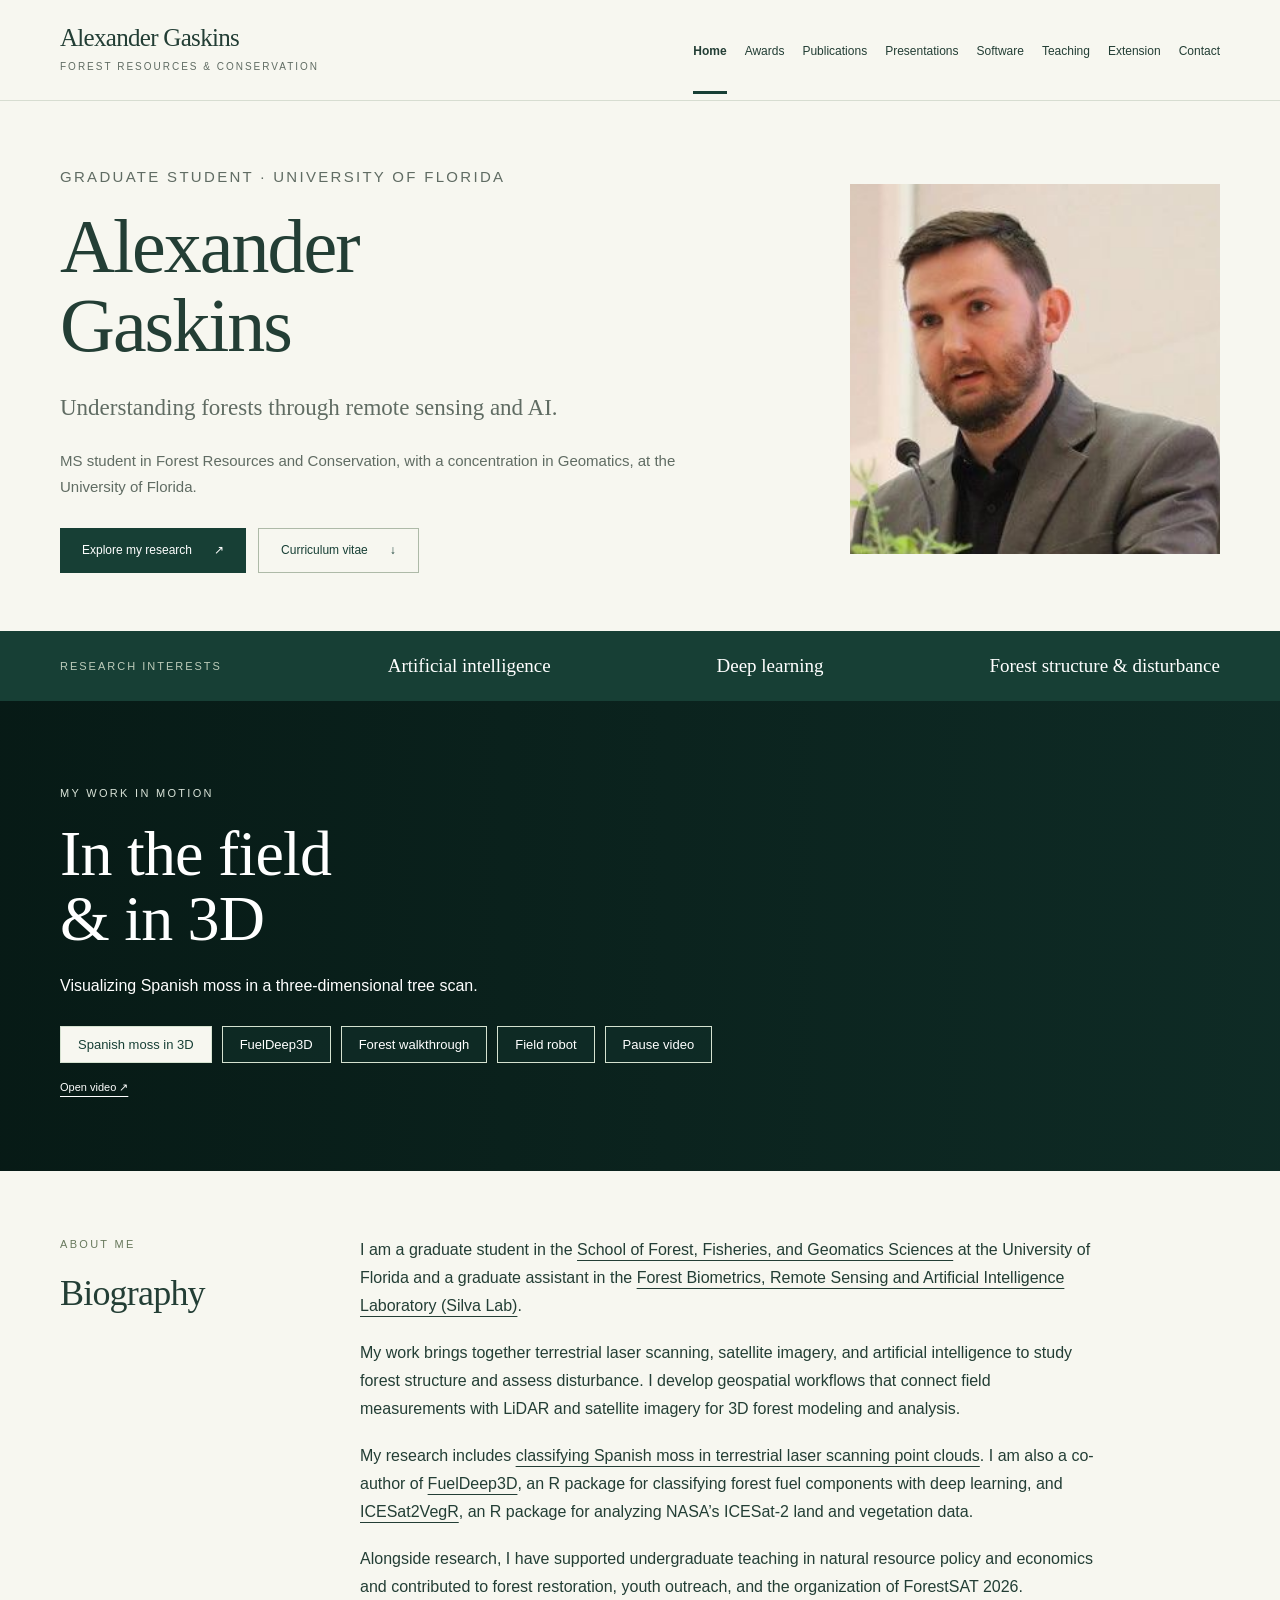
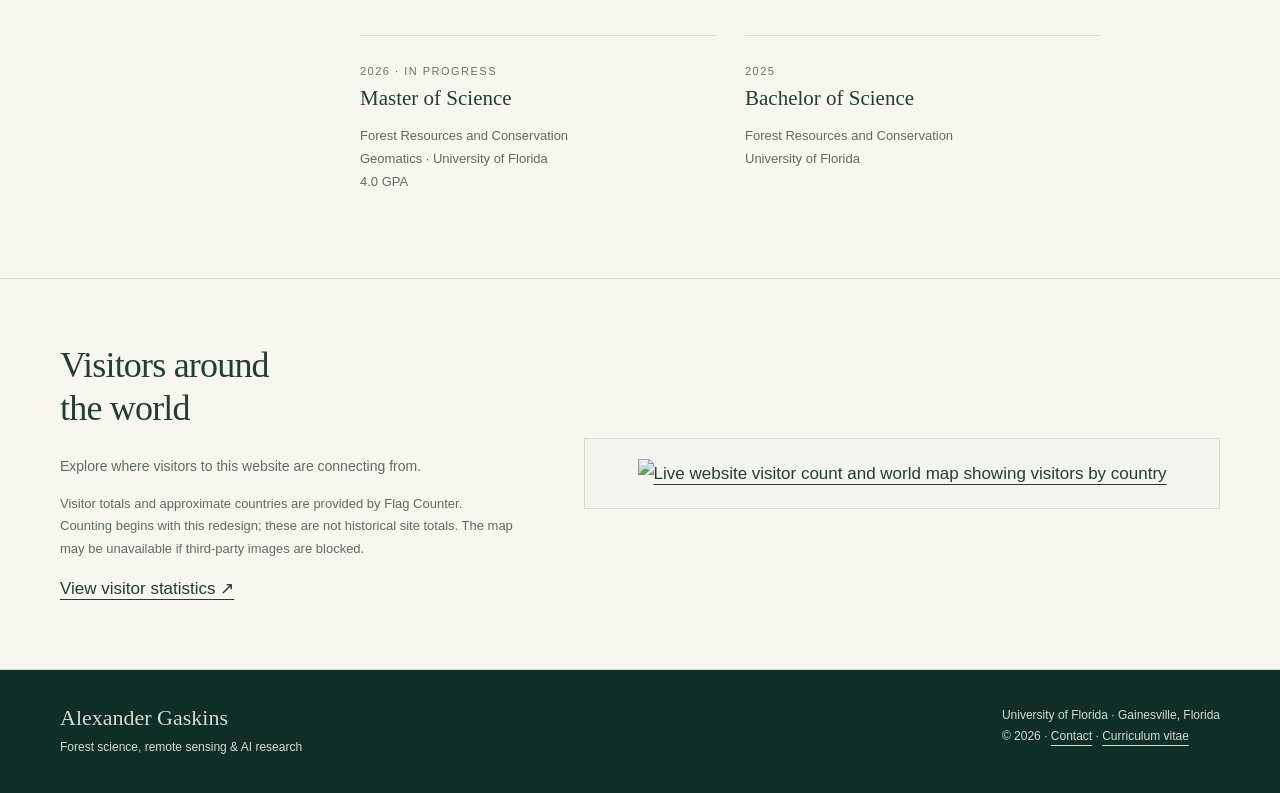
==== commit 7b1626a9: "Improve homepage video framing" ====
--- a/index.html
+++ b/index.html
@@ -1 +1 @@
-<!doctype html><html lang="en"><head><meta charset="utf-8"><meta name="viewport" content="width=device-width, initial-scale=1"><title>Home | Alexander Gaskins</title><meta name="description" content="Alexander Gaskins, graduate student at the University of Florida studying forest remote sensing, terrestrial laser scanning, and deep learning."><meta name="theme-color" content="#173f35"><link rel="canonical" href="https://alexandergaskins.github.io/"><link rel="stylesheet" href="style.css"><script src="site.js" defer></script></head><body><a class="skip" href="#main">Skip to content</a><header><div class="container nav"><a class="brand" href="index.html">Alexander Gaskins<span>Forest resources &amp; conservation</span></a><button class="menu" type="button" aria-controls="navigation" aria-expanded="false">Menu</button><nav id="navigation" aria-label="Main navigation"><a href="index.html" aria-current="page">Home</a><a href="awards.html">Awards</a><a href="publications.html">Publications</a><a href="presentations.html">Presentations</a><a href="software.html">Software</a><a href="teaching.html">Teaching</a><a href="extension.html">Extension</a><a href="contact.html">Contact</a></nav></div></header><main id="main"><div class="container hero"><div><p class="eyebrow">Graduate student · University of Florida</p><h1>Alexander<br>Gaskins</h1><p class="lead">Understanding forests through remote sensing and AI.</p><p>MS student in Forest Resources and Conservation, with a concentration in Geomatics, at the University of Florida.</p><div class="actions"><a class="button" href="publications.html">Explore my research <span>↗</span></a><a class="button outline" href="CV.pdf">Curriculum vitae <span>↓</span></a></div></div><figure class="portrait"><img src="assets/headshot.jpg" alt="Alexander Gaskins speaking at a lectern" width="398" height="500" fetchpriority="high"></figure></div><div class="interests"><div class="container"><span>Research interests</span><p>Artificial intelligence</p><p>Deep learning</p><p>Forest structure &amp; disturbance</p></div></div><section class="video-banner" id="work-video" aria-label="Fieldwork and forest science videos"><video id="showcase-video" data-kind="intro" autoplay muted playsinline preload="metadata" aria-label="Spanish moss in 3D video"><source src="assets/intro.mp4" type="video/mp4"></video><div class="video-shade"></div><div class="container video-overlay"><p class="eyebrow">My work in motion</p><h2>In the field<br>&amp; in 3D</h2><p id="video-caption">Visualizing Spanish moss in a three-dimensional tree scan.</p><div class="video-controls" role="group" aria-label="Video selection"><button type="button" data-clip="intro" aria-pressed="true">Spanish moss in 3D</button><button type="button" data-clip="fuel" aria-pressed="false">FuelDeep3D</button><button type="button" data-clip="fieldwork" aria-pressed="false">Forest walkthrough</button><button type="button" id="video-play">Play video</button></div><p class="video-meta"><a id="video-download" href="assets/intro.mp4">Open video ↗</a></p><p class="video-status" role="status" id="video-status"></p></div></section><section class="section"><div class="container twocol"><div><p class="eyebrow">About me</p><h2>Biography</h2></div><div class="prose"><p>I am a graduate student in the <a href="https://ffgs.ifas.ufl.edu/">School of Forest, Fisheries, and Geomatics Sciences</a> at the University of Florida and a graduate assistant in the <a href="https://carlos-alberto-silva.github.io/silvalab/lab.html">Forest Biometrics, Remote Sensing and Artificial Intelligence Laboratory (Silva Lab)</a>.</p><p>My work brings together terrestrial laser scanning, satellite imagery, and artificial intelligence to study forest structure and assess disturbance. I develop geospatial workflows that connect field measurements with LiDAR and satellite imagery for 3D forest modeling and analysis.</p><p>My research includes <a href="https://doi.org/10.1038/s41598-026-49230-7">classifying Spanish moss in terrestrial laser scanning point clouds</a>. I am also a co-author of <a href="software.html#fueldeep3d">FuelDeep3D</a>, an R package for classifying forest fuel components with deep learning, and <a href="software.html#icesat2vegr">ICESat2VegR</a>, an R package for analyzing NASA’s ICESat-2 land and vegetation data.</p><p>Alongside research, I have supported undergraduate teaching in natural resource policy and economics and contributed to forest restoration, youth outreach, and the organization of ForestSAT 2026.</p><div class="education"><article><span class="date">2026 · In progress</span><h3>Master of Science</h3><p>Forest Resources and Conservation<br>Geomatics · University of Florida<br>4.0 GPA</p></article><article><span class="date">2025</span><h3>Bachelor of Science</h3><p>Forest Resources and Conservation<br>University of Florida</p></article></div></div></div></section><section class="section"><div class="container visitors"><div><h2>Visitors around<br>the world</h2><p>Explore where visitors to this website are connecting from.</p><p class="small">Visitor totals and approximate countries are provided by Flag Counter. Counting begins with this redesign; these are not historical site totals. The map may be unavailable if third-party images are blocked.</p><a href="https://info.flagcounter.com/Ga85">View visitor statistics ↗</a></div><div class="visitor-map"><a href="https://info.flagcounter.com/Ga85"><img src="https://s05.flagcounter.com/map/Ga85/size_l/txt_173F35/border_F5F5EF/pageviews_1/viewers_0/flags_0/" width="650" height="420" loading="lazy" alt="Live website visitor count and world map showing visitors by country"></a></div></div></section></main><footer><div class="container"><div><p class="footer-name">Alexander Gaskins</p><p>Forest science, remote sensing &amp; AI research</p></div><div><p>University of Florida · Gainesville, Florida</p><p>© 2026 · <a href="contact.html">Contact</a> · <a href="CV.pdf">Curriculum vitae</a></p></div></div></footer></body></html>+<!doctype html><html lang="en"><head><meta charset="utf-8"><meta name="viewport" content="width=device-width, initial-scale=1"><title>Home | Alexander Gaskins</title><meta name="description" content="Alexander Gaskins, graduate student at the University of Florida studying forest remote sensing, terrestrial laser scanning, and deep learning."><meta name="theme-color" content="#173f35"><link rel="canonical" href="https://alexandergaskins.github.io/"><link rel="stylesheet" href="style.css"><script src="site.js" defer></script></head><body><a class="skip" href="#main">Skip to content</a><header><div class="container nav"><a class="brand" href="index.html">Alexander Gaskins<span>Forest resources &amp; conservation</span></a><button class="menu" type="button" aria-controls="navigation" aria-expanded="false">Menu</button><nav id="navigation" aria-label="Main navigation"><a href="index.html" aria-current="page">Home</a><a href="awards.html">Awards</a><a href="publications.html">Publications</a><a href="presentations.html">Presentations</a><a href="software.html">Software</a><a href="teaching.html">Teaching</a><a href="extension.html">Extension</a><a href="contact.html">Contact</a></nav></div></header><main id="main"><div class="container hero"><div><p class="eyebrow">Graduate student · University of Florida</p><h1>Alexander<br>Gaskins</h1><p class="lead">Understanding forests through remote sensing and AI.</p><p>MS student in Forest Resources and Conservation, with a concentration in Geomatics, at the University of Florida.</p><div class="actions"><a class="button" href="publications.html">Explore my research <span>↗</span></a><a class="button outline" href="CV.pdf">Curriculum vitae <span>↓</span></a></div></div><figure class="portrait"><img src="assets/headshot.jpg" alt="Alexander Gaskins speaking at a lectern" width="398" height="500" fetchpriority="high"></figure></div><div class="interests"><div class="container"><span>Research interests</span><p>Artificial intelligence</p><p>Deep learning</p><p>Forest structure &amp; disturbance</p></div></div><section class="video-banner" id="work-video" aria-label="Fieldwork and forest science videos"><video id="showcase-video" data-kind="intro" autoplay muted playsinline preload="metadata" aria-label="Spanish moss in 3D video"><source src="assets/intro.mp4" type="video/mp4"></video><div class="video-shade"></div><div class="container video-overlay"><p class="eyebrow">My work in motion</p><h2>In the field<br>&amp; in 3D</h2><p id="video-caption">Visualizing Spanish moss in a three-dimensional tree scan.</p><div class="video-controls" role="group" aria-label="Video selection"><button type="button" data-clip="intro" aria-pressed="true">Spanish moss in 3D</button><button type="button" data-clip="fuel" aria-pressed="false">FuelDeep3D</button><button type="button" data-clip="fieldwork" aria-pressed="false">Forest walkthrough</button><button type="button" data-clip="robot" aria-pressed="false">Field robot</button><button type="button" id="video-play">Play video</button></div><p class="video-meta"><a id="video-download" href="assets/intro.mp4">Open video ↗</a></p><p class="video-status" role="status" id="video-status"></p></div></section><section class="section"><div class="container twocol"><div><p class="eyebrow">About me</p><h2>Biography</h2></div><div class="prose"><p>I am a graduate student in the <a href="https://ffgs.ifas.ufl.edu/">School of Forest, Fisheries, and Geomatics Sciences</a> at the University of Florida and a graduate assistant in the <a href="https://carlos-alberto-silva.github.io/silvalab/lab.html">Forest Biometrics, Remote Sensing and Artificial Intelligence Laboratory (Silva Lab)</a>.</p><p>My work brings together terrestrial laser scanning, satellite imagery, and artificial intelligence to study forest structure and assess disturbance. I develop geospatial workflows that connect field measurements with LiDAR and satellite imagery for 3D forest modeling and analysis.</p><p>My research includes <a href="https://doi.org/10.1038/s41598-026-49230-7">classifying Spanish moss in terrestrial laser scanning point clouds</a>. I am also a co-author of <a href="software.html#fueldeep3d">FuelDeep3D</a>, an R package for classifying forest fuel components with deep learning, and <a href="software.html#icesat2vegr">ICESat2VegR</a>, an R package for analyzing NASA’s ICESat-2 land and vegetation data.</p><p>Alongside research, I have supported undergraduate teaching in natural resource policy and economics and contributed to forest restoration, youth outreach, and the organization of ForestSAT 2026.</p><div class="education"><article><span class="date">2026 · In progress</span><h3>Master of Science</h3><p>Forest Resources and Conservation<br>Geomatics · University of Florida<br>4.0 GPA</p></article><article><span class="date">2025</span><h3>Bachelor of Science</h3><p>Forest Resources and Conservation<br>University of Florida</p></article></div></div></div></section><section class="section"><div class="container visitors"><div><h2>Visitors around<br>the world</h2><p>Explore where visitors to this website are connecting from.</p><p class="small">Visitor totals and approximate countries are provided by Flag Counter. Counting begins with this redesign; these are not historical site totals. The map may be unavailable if third-party images are blocked.</p><a href="https://info.flagcounter.com/Ga85">View visitor statistics ↗</a></div><div class="visitor-map"><a href="https://info.flagcounter.com/Ga85"><img src="https://s05.flagcounter.com/map/Ga85/size_l/txt_173F35/border_F5F5EF/pageviews_1/viewers_0/flags_0/" width="650" height="420" loading="lazy" alt="Live website visitor count and world map showing visitors by country"></a></div></div></section></main><footer><div class="container"><div><p class="footer-name">Alexander Gaskins</p><p>Forest science, remote sensing &amp; AI research</p></div><div><p>University of Florida · Gainesville, Florida</p><p>© 2026 · <a href="contact.html">Contact</a> · <a href="CV.pdf">Curriculum vitae</a></p></div></div></footer></body></html>
--- a/style.css
+++ b/style.css
@@ -6,10 +6,10 @@
 
 .video-grid{display:grid;grid-template-columns:repeat(2,minmax(0,1fr));gap:28px}.video-grid .work-video{min-width:0}.video-grid .work-video video{aspect-ratio:16/10;object-fit:contain}.work-video h3{margin:12px 0 8px;font-size:23px}.work-video figcaption p{margin:0;font-size:14px}.additional-experience{padding:24px 0;font-size:14px}.additional-experience summary{cursor:pointer;font-size:16px}.additional-experience p{margin:10px 0}@media(max-width:800px){.video-grid{grid-template-columns:1fr}}
 
-.video-banner{position:relative;isolation:isolate;min-height:470px;background:#102e28;display:flex;align-items:center;color:white;overflow:hidden}.video-banner video{position:absolute;inset:0;width:100%;height:100%;object-fit:cover;z-index:-2}.video-shade{position:absolute;inset:0;background:linear-gradient(90deg,rgba(5,22,18,.82),rgba(5,22,18,.12));z-index:-1}.video-overlay{padding-top:60px;padding-bottom:45px}.video-banner .eyebrow{color:#d9e3d8}.video-banner h2{font-size:clamp(42px,5vw,66px);line-height:1.02;margin:0 0 20px}.video-banner #video-caption{max-width:430px;font-size:16px}.video-controls{display:flex;flex-wrap:wrap;gap:10px;margin-top:26px}.video-controls button{color:white;border:1px solid #d5e2d0;background:rgba(16,46,40,.7);padding:10px 17px;cursor:pointer;font:13px Arial,sans-serif}.video-controls button[aria-pressed=true]{background:#f7f7f0;color:#173f35}.video-meta{font-size:11px;margin:15px 0 0}.video-status{font-size:12px;margin:5px 0 0}.video-banner a{color:inherit}@media(max-width:600px){.video-banner{min-height:480px}.video-shade{background:rgba(5,22,18,.55)}.video-overlay{padding-top:40px;padding-bottom:35px}}
+.video-banner{position:relative;isolation:isolate;min-height:470px;background:#102e28;display:flex;align-items:center;color:white;overflow:hidden}.video-banner video{position:absolute;inset:0;width:100%;height:100%;object-fit:contain;object-position:center;background:#102e28;z-index:-2}.video-shade{position:absolute;inset:0;background:linear-gradient(90deg,rgba(5,22,18,.82),rgba(5,22,18,.12));z-index:-1}.video-overlay{padding-top:60px;padding-bottom:45px}.video-banner .eyebrow{color:#d9e3d8}.video-banner h2{font-size:clamp(42px,5vw,66px);line-height:1.02;margin:0 0 20px}.video-banner #video-caption{max-width:430px;font-size:16px}.video-controls{display:flex;flex-wrap:wrap;gap:10px;margin-top:26px}.video-controls button{color:white;border:1px solid #d5e2d0;background:rgba(16,46,40,.7);padding:10px 17px;cursor:pointer;font:13px Arial,sans-serif}.video-controls button[aria-pressed=true]{background:#f7f7f0;color:#173f35}.video-meta{font-size:11px;margin:15px 0 0}.video-status{font-size:12px;margin:5px 0 0}.video-banner a{color:inherit}@media(max-width:600px){.video-banner{min-height:480px}.video-shade{background:rgba(5,22,18,.55)}.video-overlay{padding-top:40px;padding-bottom:35px}}
 
 .software-media{margin:0;min-width:0}.software-media img,.software-media video{display:block;width:100%;height:auto;background:#102e28}.software-media figcaption{font-size:12px;color:var(--muted);padding-top:10px}.feature{grid-template-columns:minmax(0,1.1fr) minmax(0,1fr)}@media(max-width:720px){.feature{grid-template-columns:1fr}}
 
-#showcase-video[data-kind=intro]{object-fit:contain;object-position:right center;background:#000}@media(max-width:600px){#showcase-video[data-kind=intro]{object-position:center}}
+#showcase-video{object-fit:contain;object-position:center;background:#102e28}
 
 .gallery{grid-template-columns:repeat(3,minmax(0,1fr))}.gallery article{min-width:0}.presentation-play{position:relative;display:block;width:100%;border:0;padding:0;background:#102e28;cursor:pointer}.presentation-play img{display:block}.presentation-play span{position:absolute;left:50%;top:50%;transform:translate(-50%,-50%);background:#173f35;color:white;font:13px Arial,sans-serif;padding:12px 16px;white-space:nowrap}.presentation-play:focus-visible{outline:3px solid #b28434;outline-offset:4px}.presentation-player{display:block;aspect-ratio:4/3;width:100%;border:0;background:#102e28}@media(max-width:720px){.gallery{grid-template-columns:1fr}}
